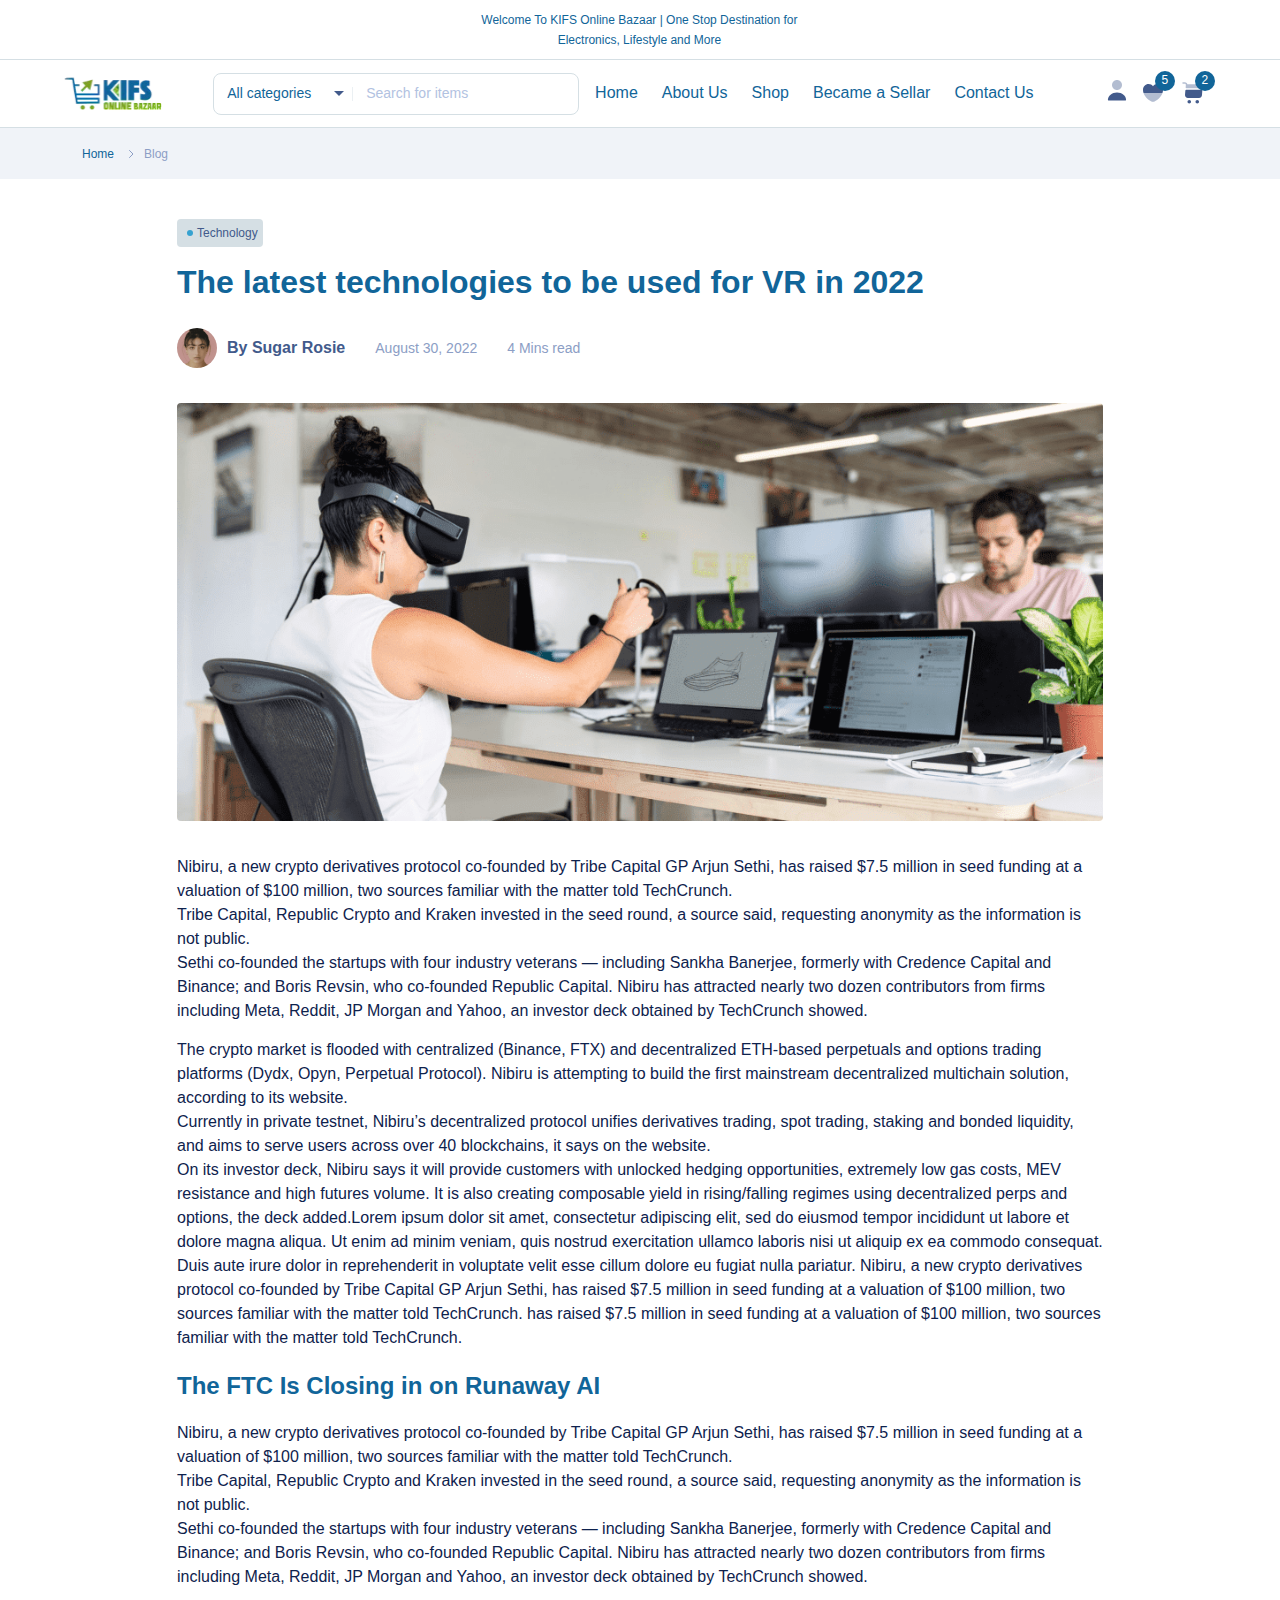
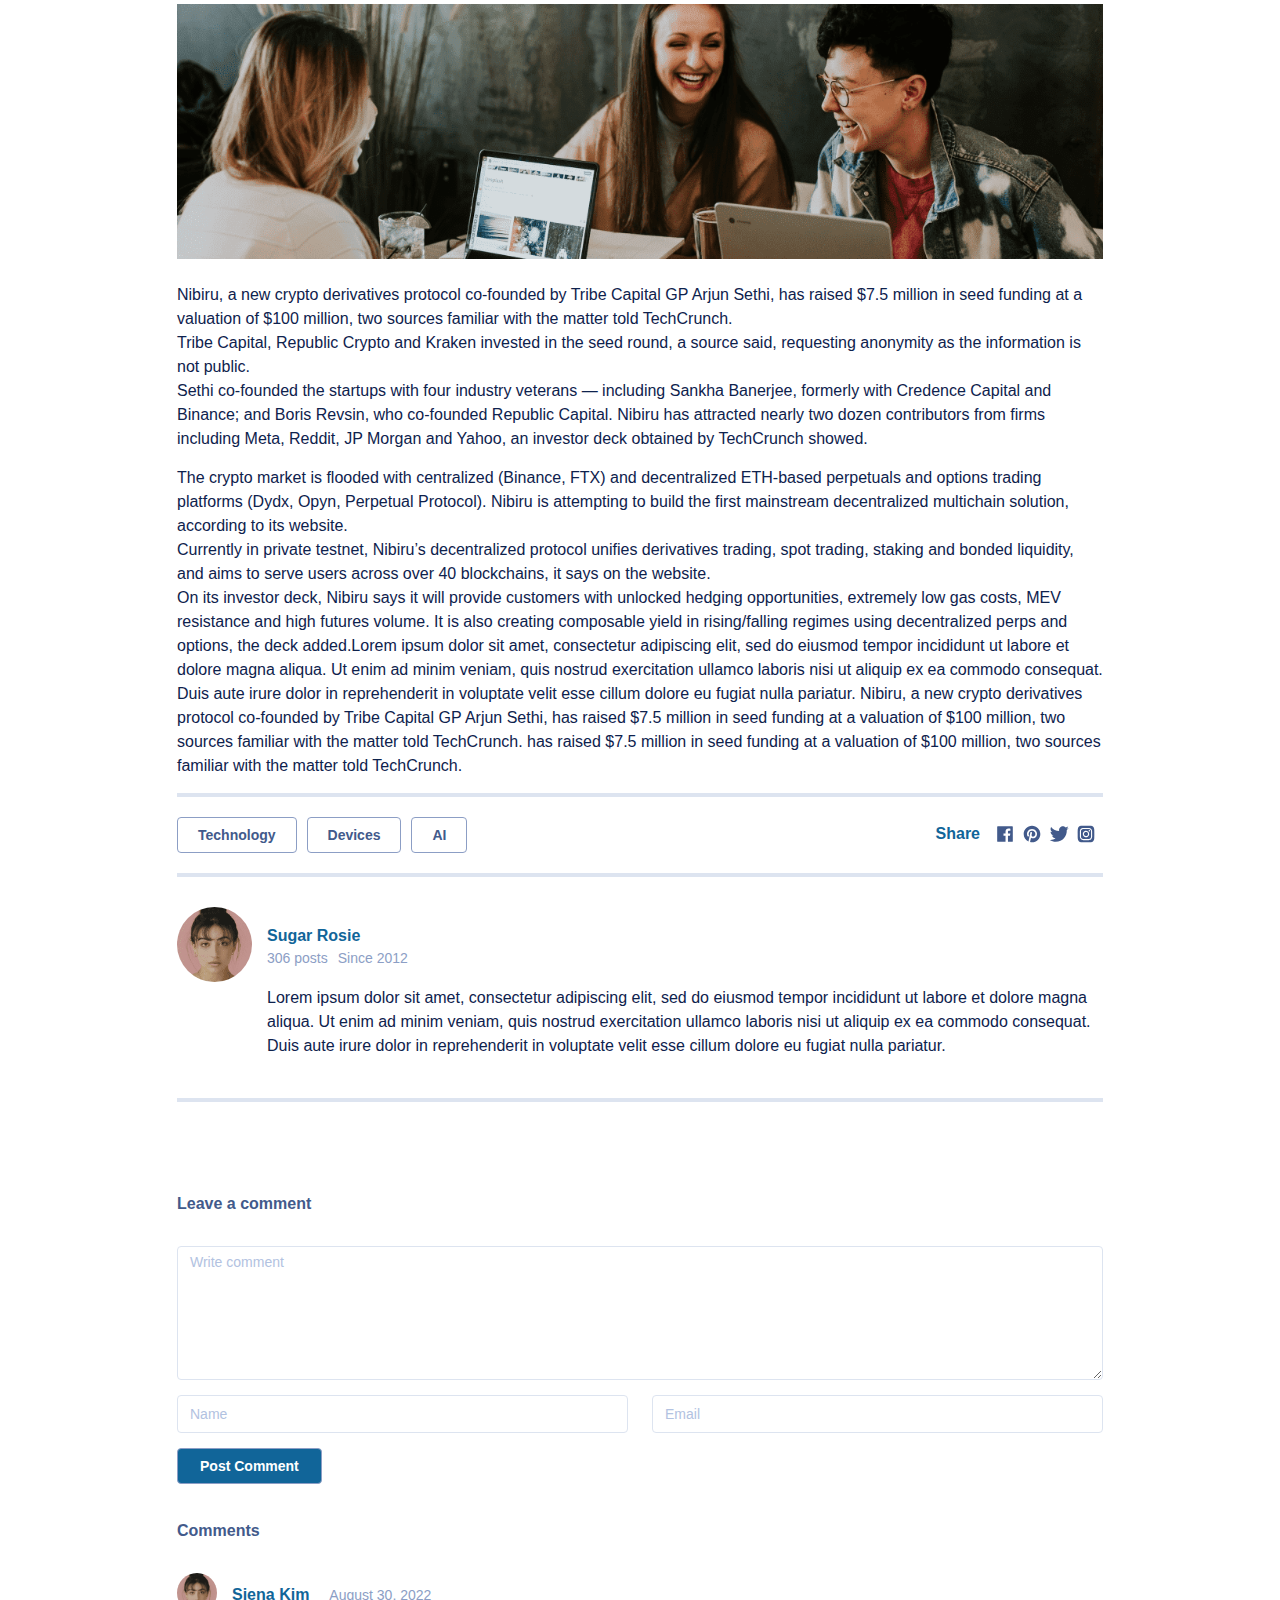
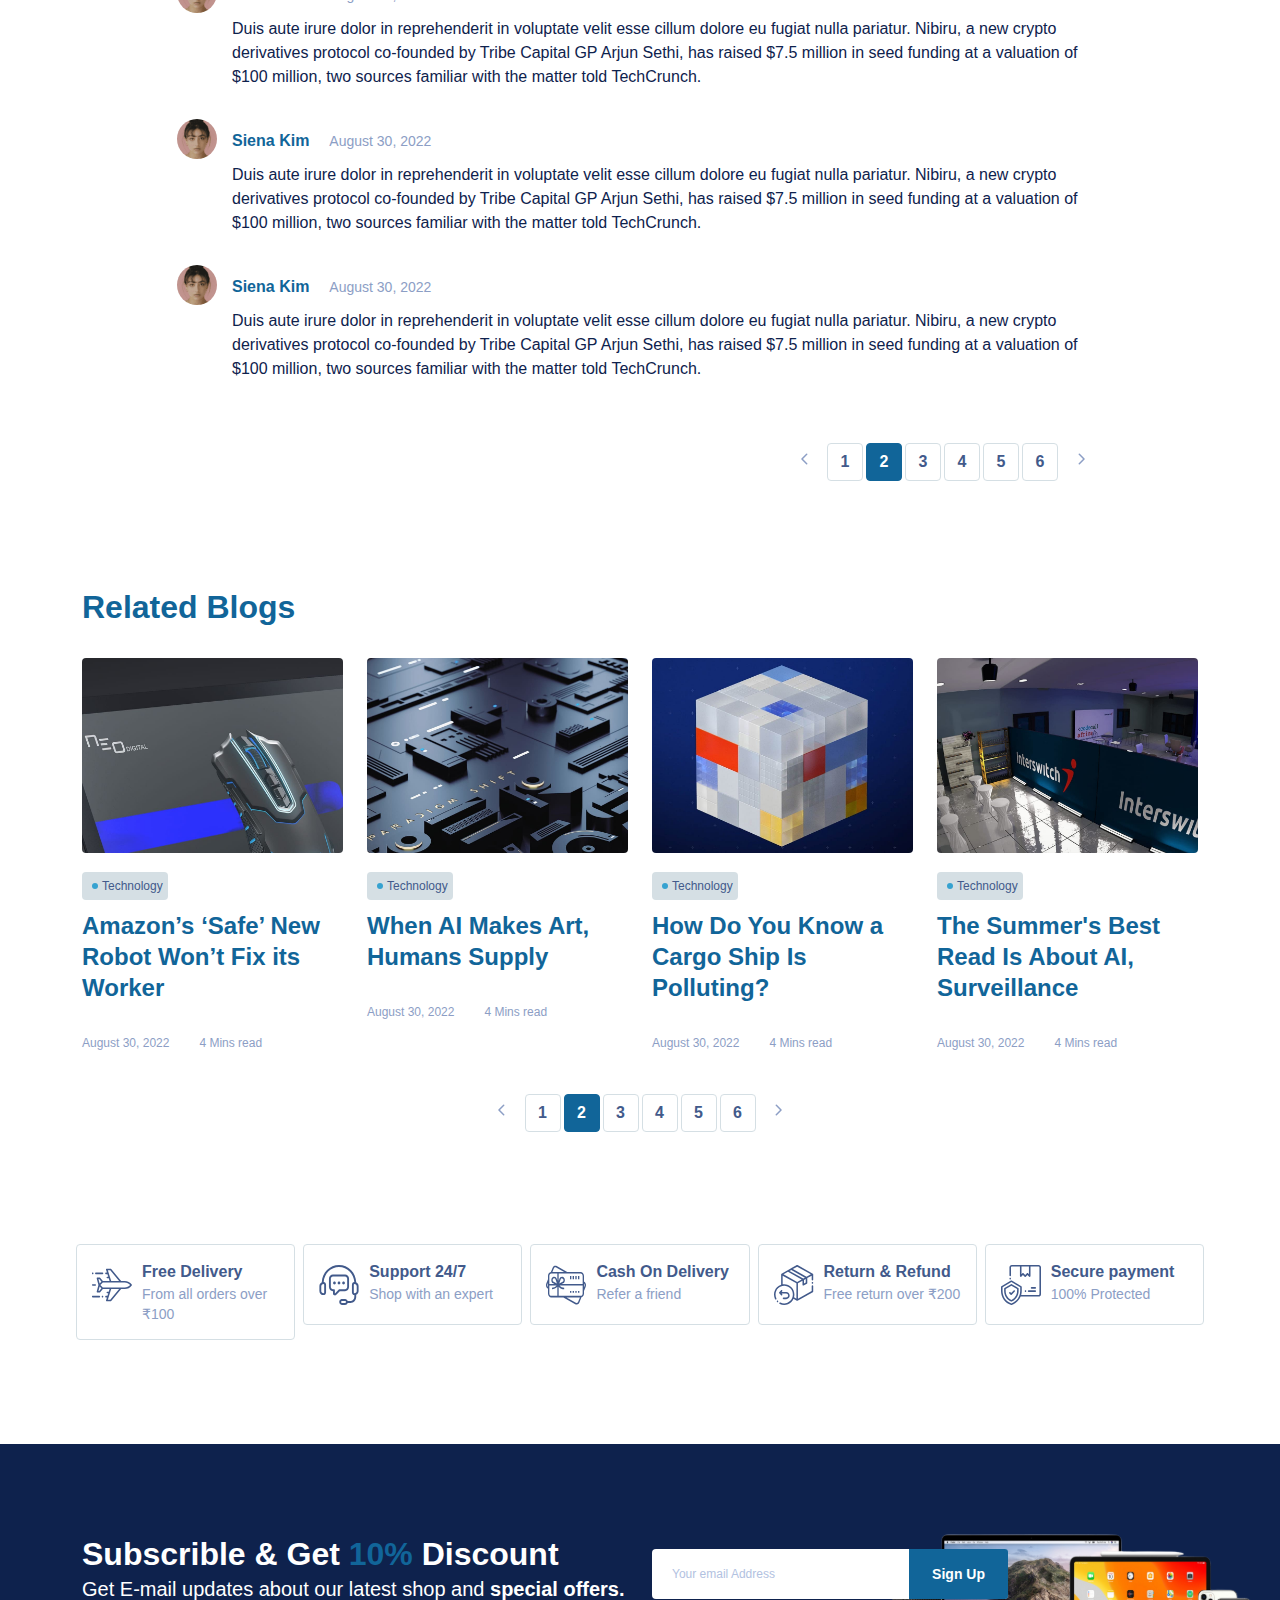
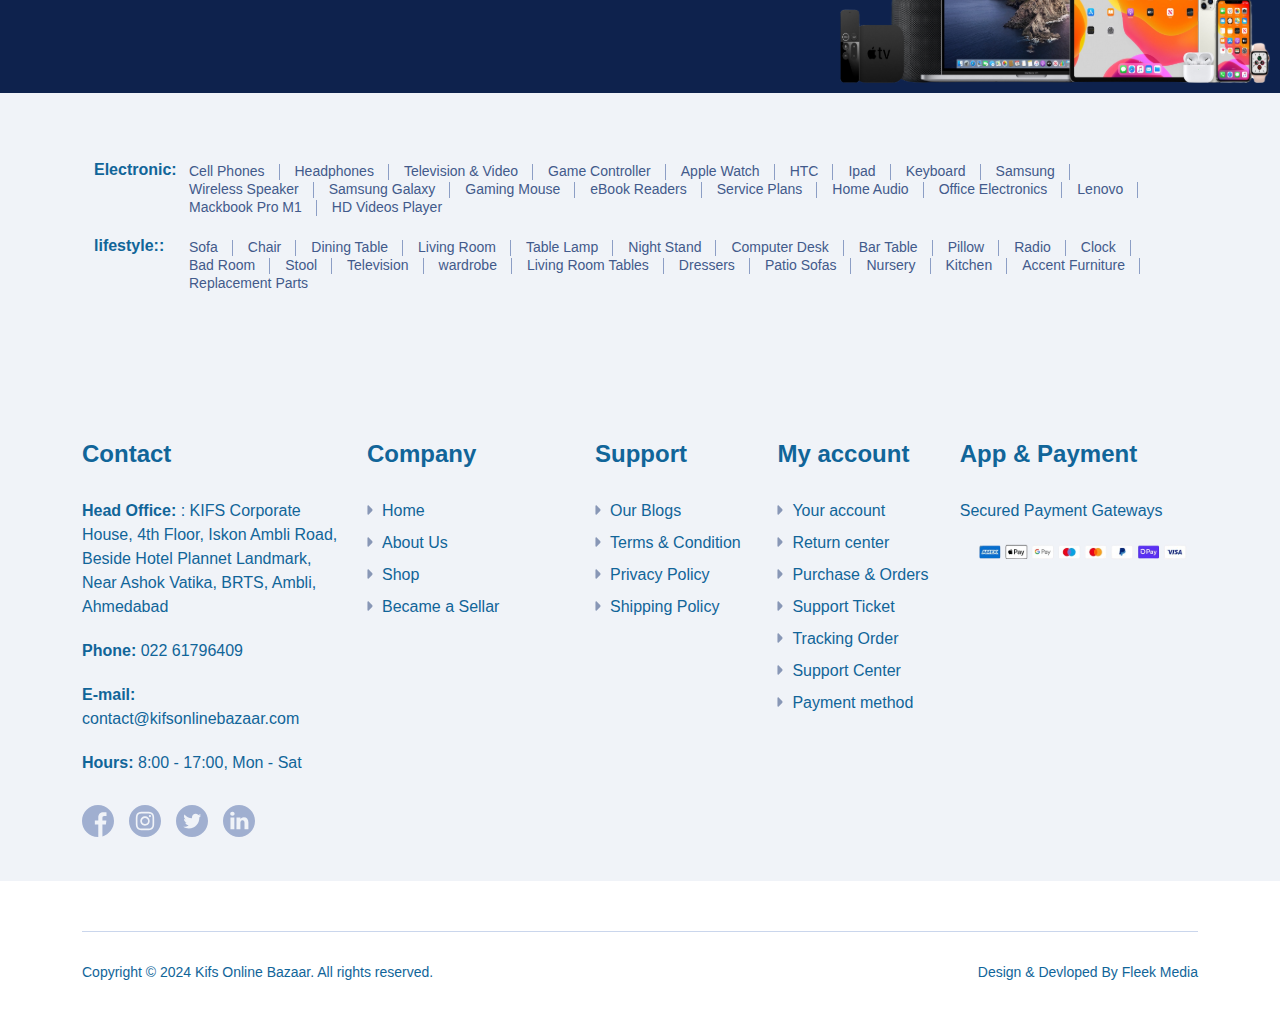
==== blog-single-3.html @ 340fd8b5 "first commit" ====
<!DOCTYPE html>
<html lang="en">
  <head>
    <meta charset="UTF-8">
    <meta name="viewport" content="width=device-width, initial-scale=1, maximum-scale=1">
    <meta http-equiv="X-UA-Compatible" content="ie=edge">
    <meta name="msapplication-TileColor" content="#0E0E0E">
    <meta name="template-color" content="#0E0E0E">
    <meta name="description" content="Index page">
    <meta name="keywords" content="index, page">
    <meta name="author" content="">
    <link rel="shortcut icon" type="image/x-icon" href="assets/imgs/slider/swiper/kifs-2-removebg-preview 1.svg">
    <link href="assets/css/style.css?v=3.0.0" rel="stylesheet">
    <title>Kifs Online Bazaar</title>
  </head>
  <body>
    <div id="preloader-active">
      <div class="preloader d-flex align-items-center justify-content-center">
        <div class="preloader-inner position-relative">
          <div class="text-center"><img class="mb-10" src="assets/imgs/slider/swiper/kifs-2-removebg-preview 1.svg" alt="Ecom">
          </div>
        </div>
      </div>
    </div>
    <div class="topbar">
      <div class="container-topbar">
        <div class="menu-topbar-left d-none d-xl-block">
         
        </div>
        <div class="info-topbar text-center d-none d-xl-block"><span class="font-xs color-brand-3">Welcome To KIFS Online Bazaar  |  One Stop Destination for Electronics, Lifestyle and More<span class="font-sm-bold color-success"></span></div>
       
      </div>
    </div>
    <header class="header sticky-bar">
      <div class="container">
        <div class="main-header">
          <div class="header-left">
            <div class="header-logo"><a class="d-flex" href="./index-3.html"><img alt="Ecom" src="assets/imgs/slider/swiper/kifs-2-removebg-preview 1.svg"></a></div>
            <div class="header-search">
              <div class="box-header-search">
                <form class="form-search" method="post" action="#">
                  <div class="box-category">
                    <select class="select-active select2-hidden-accessible">
                      <option>All categories</option>
                      <option value="Computers Accessories">Computers Accessories</option>
                      <option value="Cell Phones">Cell Phones</option>
                      <option value="Gaming Gatgets">Gaming Gatgets</option>
                      <option value="Smart watches">Smart watches</option>
                      <option value="Wired Headphone">Wired Headphone</option>
                      <option value="Mouse &amp; Keyboard">Mouse Keyboard</option>
                      <option value="Headphone">Headphone</option>
                      <option value="Bluetooth devices">Bluetooth devices</option>
                      <option value="Cloud Software">Cloud Software</option>
                    </select>
                  </div>
                  <div class="box-keysearch">
                    <input class="form-control font-xs" type="text" value="" placeholder="Search for items">
                  </div>
                </form>
              </div>
            </div>
            <div class="header-nav">
              <nav class="nav-main-menu d-none d-xl-block">
                <ul class="main-menu">
                  <li class=""><a class="active" href="./index-3.html">Home</a>
                    <ul class="sub-menu two-col">
                     
                    </ul>
                  </li>
                  <li class=""><a href="./page-about-us.html">About Us</a>
                   
                  </li>
                  <li class=""><a href="./shop-grid.html">Shop</a>
                
                  </li>
                  <li class=""><a href="#">Became a Sellar</a>
                    
                  </li>
                  <li class=""><a href="./page-contact.html">Contact Us</a>
                    
                  </li>
                 
                </ul>
              </nav>
              <div class="burger-icon burger-icon-white"><span class="burger-icon-top"></span><span class="burger-icon-mid"></span><span class="burger-icon-bottom"></span></div>
            </div>
            <div class="header-shop">
              <div class="d-inline-block box-dropdown-cart"><span class="font-lg icon-list icon-account"><span>Account</span></span>
                <div class="dropdown-account">
                  <ul>
                    <li><a href="page-account.html">Log in</a></li>
                    <li><a href="page-account.html">Wishlist</a></li>
                    <li><a href="page-account.html">Cart</a></li>
                    <li><a href="page-account.html">My Wishlist</a></li>
                    <li><a href="page-account.html">Setting</a></li>
                    <!-- <li><a href="page-login.html">Sign out</a></li> -->
                  </ul>
                </div>
              </div><a class="font-lg icon-list icon-wishlist" href="shop-wishlist.html"><span>Wishlist</span><span class="number-item font-xs">5</span></a>
              <div class="d-inline-block box-dropdown-cart"><span class="font-lg icon-list icon-cart"><span>Cart</span><span class="number-item font-xs">2</span></span>
                <div class="dropdown-cart">
                  <div class="item-cart mb-20">
                    <div class="cart-image"><img src="assets/imgs/slider/swiper/bag-15.png" alt="Ecom"></div>
                    <div class="cart-info"><a class="font-sm-bold color-brand-3" href="shop-single-product.html">BOTTEGA Office Bag
                    </a>
                      <p><span class="color-brand-2 font-sm-bold">1 x ₹1942
                      </span></p>
                    </div>
                  </div>
                  <div class="item-cart mb-20">
                    <div class="cart-image"><img src="assets/imgs/slider/swiper/bag-17.png" alt="Ecom"></div>
                    <div class="cart-info"><a class="font-sm-bold color-brand-3" href="shop-single-product-2.html">Virgo Duffle Trolley
                    </a>
                      <p><span class="color-brand-2 font-sm-bold">1 x ₹942
                      </span></p>
                    </div>
                  </div>
                  <div class="border-bottom pt-0 mb-15"></div>
                  <div class="cart-total">
                    <div class="row">
                      <div class="col-6 text-start"><span class="font-md-bold color-brand-3">Total</span></div>
                      <div class="col-6"><span class="font-md-bold color-brand-1">₹2942
                      </span></div>
                    </div>
                    <div class="row mt-15">
                      <div class="col-6 text-start"><a class="btn btn-cart w-auto" href="shop-cart.html">View cart</a></div>
                      <div class="col-6"><a class="btn btn-buy w-auto" href="shop-checkout.html">Checkout</a></div>
                    </div>
                  </div>
                </div>
              <!-- </div><a class="font-lg icon-list icon-compare" href="shop-compare.html"><span>Compare</span></a> -->
            </div>
          </div>
        </div>
      </div>
    </header>
    <div class="mobile-header-active mobile-header-wrapper-style perfect-scrollbar">
      <div class="mobile-header-wrapper-inner">
        <div class="mobile-header-content-area">
          <div class="mobile-logo"><a class="d-flex" href="index.html"><img alt="Ecom" src="assets/imgs/template/kifs-2-removebg-preview 1.png"></a></div>
          <div class="perfect-scroll">
            <div class="mobile-menu-wrap mobile-header-border">
              <nav class="mt-15">
                <ul class="mobile-menu font-heading">
                  <li class=""><a class="active" href="index-3.html">Home</a>
                   
                      <li><a href="index-3.html">Homepage - 3</a></li>
               
                    </ul>
                  </li>
                  <li class="has-children"><a href="">About Us</a>
                    <ul class="sub-menu">
                      <li><a href="shop-grid.html">Shop Grid</a></li>
                      <li><a href="shop-grid-2.html">Shop Grid 2</a></li>
                      <li><a href="shop-list.html">Shop List</a></li>
                      <li><a href="shop-list-2.html">Shop List 2</a></li>
                      <li><a href="shop-fullwidth.html">Shop Fullwidth</a></li>
                      <li><a href="shop-single-product.html">Single Product</a></li>
                      <li><a href="shop-single-product-2.html">Single Product 2</a></li>
                      <li><a href="shop-single-product-3.html">Single Product 3</a></li>
                      <li><a href="shop-single-product-4.html">Single Product 4</a></li>
                      <li><a href="shop-cart.html">Shop Cart</a></li>
                      <li><a href="shop-checkout.html">Shop Checkout</a></li>
                      <li><a href="shop-compare.html">Shop Compare</a></li>
                      <li><a href="shop-wishlist.html">Shop Wishlist</a></li>
                    </ul>
                  </li>
                  <li class="has-children"><a href="shop-vendor-list.html">Vendors</a>
                    <ul class="sub-menu">
                      <li><a href="shop-vendor-list.html">Vendors Listing</a></li>
                      <li><a href="shop-vendor-single.html">Vendor Single</a></li>
                    </ul>
                  </li>
                  <li class="has-children"><a href="#">Pages</a>
                    <ul class="sub-menu">
                      <li><a href="page-about-us.html">About Us</a></li>
                      <li><a href="page-contact.html">Contact Us</a></li>
                      <li><a href="page-careers.html">Careers</a></li>
                      <li><a href="page-term.html">Term and Condition</a></li>
                      <li><a href="page-register.html">Register</a></li>
                      <li><a href="page-login.html">Login</a></li>
                      <li><a href="page-404.html">Error 404</a></li>
                    </ul>
                  </li>
                  <li class="has-children"><a href="blog.html">Blog</a>
                    <ul class="sub-menu">
                      <li><a href="blog.html">Blog Grid</a></li>
                      <li><a href="blog-2.html">Blog Grid 2</a></li>
                      <li><a href="blog-list.html">Blog List</a></li>
                      <li><a href="blog-big.html">Blog Big</a></li>
                      <li><a href="blog-single.html">Blog Single - Left sidebar</a></li>
                      <li><a href="blog-single-2.html">Blog Single - Right sidebar</a></li>
                      <li><a href="blog-single-3.html">Blog Single - No sidebar</a></li>
                    </ul>
                  </li>
                  <li><a href="page-contact.html">Contact</a></li>
                </ul>
              </nav>
            </div>
            <div class="mobile-account">
              <div class="mobile-header-top">
                <div class="user-account"><a href="page-account.html"><img src="assets/imgs/template/ava_1.png" alt="Ecom"></a>
                  <div class="content">
                    <h6 class="user-name">Hello<span class="text-brand"> Steven !</span></h6>
                    <p class="font-xs text-muted">You have 3 new messages</p>
                  </div>
                </div>
              </div>
              <ul class="mobile-menu">
                <li><a href="page-account.html">My Account</a></li>
                <li><a href="page-account.html">Order Tracking</a></li>
                <li><a href="page-account.html">My Orders</a></li>
                <li><a href="page-account.html">My Wishlist</a></li>
                <li><a href="page-account.html">Setting</a></li>
                <li><a href="page-login.html">Sign out</a></li>
              </ul>
            </div>
            <div class="mobile-banner">
              <div class="bg-5 block-iphone"><span class="color-brand-3 font-sm-lh32">Starting from $899</span>
                <h3 class="font-xl mb-10">iPhone 12 Pro 128Gb</h3>
                <p class="font-base color-brand-3 mb-10">Special Sale</p><a class="btn btn-arrow" href="shop-grid.html">learn more</a>
              </div>
            </div>
            <div class="site-copyright color-gray-400 mt-30">Copyright 2022 &copy; Ecom - Marketplace Template.<br>Designed by<a href="http://alithemes.com" target="_blank">&nbsp; AliThemes</a></div>
          </div>
        </div>
      </div>
    </div>

    <div class="mobile-header-active mobile-header-wrapper-style perfect-scrollbar">
      <div class="mobile-header-wrapper-inner">
        <div class="mobile-header-content-area">
          <div class="mobile-logo"><a class="d-flex" href="index.html"><img alt="Ecom" src="assets/imgs/template/kifs-2-removebg-preview 1.png"></a></div>
          <div class="perfect-scroll">
            <div class="mobile-menu-wrap mobile-header-border">
              <nav class="mt-15">
                <ul class="mobile-menu font-heading">
                  <li class="has-children"><a class="active" href="index-3.html">Home</a>
                  
                  </li>
                  <li class="has-children"><a href="./page-about-us.html">About Us</a>
              
                  </li>
                  <li class="has-children"><a href="./shop-grid.html">Shop</a>
                   
                  </li>
                  <li class="has-children"><a href="#">Became a Sellar</a>
               
                  </li>
                  <li class="has-children"><a href="./page-contact.html">Contact Us</a>
               
                  </li>
                  
                  
                 
                </ul>
              </nav>
            </div>
            <div class="mobile-account">
              <div class="mobile-header-top">
                <div class="user-account"><a href="page-account.html"><img src="assets/imgs/template/ava_1.png" alt="Ecom"></a>
                  <div class="content">
                    <h6 class="user-name">Hello<span class="text-brand"> Steven !</span></h6>
                    <p class="font-xs text-muted">You have 3 new messages</p>
                  </div>
                </div>
              </div>
              <ul class="mobile-menu">
                <li><a href="page-account.html">My Account</a></li>
                <li><a href="page-account.html">Order Tracking</a></li>
                <li><a href="page-account.html">My Orders</a></li>
                <li><a href="page-account.html">My Wishlist</a></li>
                <li><a href="page-account.html">Setting</a></li>
                <li><a href="page-login.html">Sign out</a></li>
              </ul>
            </div>
            <div class="site-copyright color-gray-400 mt-30">Copyright 2024 &copy; Kifs Online Bazaar .<br>Designed And Devloped By Fleek Media<a href="#" target="_blank">&nbsp; </a></div>
          </div>
        </div>
      </div>
    </div>
    <main class="main">
      <div class="section-box">
        <div class="breadcrumbs-div">
          <div class="container">
            <ul class="breadcrumb">
              <li><a class="font-xs color-gray-1000" href="index.html">Home</a></li>
              <li><a class="font-xs color-gray-500" href="blog.html">Blog</a></li>
            </ul>
          </div>
        </div>
      </div>
      <section class="section-box shop-template mt-10">
        <div class="container">
          <div class="row">
            <div class="col-lg-1"></div>
            <div class="col-lg-10">
              <div class="row">
                <div class="col-lg-12 mb-50 display-list"><a class="tag-dot font-xs" href="blog.html">Technology</a>
                  <h3 class="mt-15 mb-25">The latest technologies to be used for VR in 2022</h3>
                  <div class="box-author mb-5">
                    <div class="img-author mr-30"><img src="assets/imgs/page/blog/author.png" alt="Ecom"><span class="font-md-bold">By Sugar Rosie</span></div><span class="datepost color-gray-500 font-sm mr-30">August 30, 2022</span><span class="timeread color-gray-500 font-sm">4 Mins read</span>
                  </div>
                  <div class="image-feature"><img src="assets/imgs/page/blog/img-big.png" alt="Ecom"></div>
                  <div class="content-text">
                    <p>Nibiru, a new crypto derivatives protocol co-founded by Tribe Capital GP Arjun Sethi, has raised $7.5 million in seed funding at a valuation of $100 million, two sources familiar with the matter told TechCrunch.<br>Tribe Capital, Republic Crypto and Kraken invested in the seed round, a source said, requesting anonymity as the information is not public.<br>Sethi co-founded the startups with four industry veterans — including Sankha Banerjee, formerly with Credence Capital and Binance; and Boris Revsin, who co-founded Republic Capital. Nibiru has attracted nearly two dozen contributors from firms including Meta, Reddit, JP Morgan and Yahoo, an investor deck obtained by TechCrunch showed.</p>
                    <p>The crypto market is flooded with centralized (Binance, FTX) and decentralized ETH-based perpetuals and options trading platforms (Dydx, Opyn, Perpetual Protocol). Nibiru is attempting to build the first mainstream decentralized multichain solution, according to its website.<br>Currently in private testnet, Nibiru’s decentralized protocol unifies derivatives trading, spot trading, staking and bonded liquidity, and aims to serve users across over 40 blockchains, it says on the website.<br>On its investor deck, Nibiru says it will provide customers with unlocked hedging opportunities, extremely low gas costs, MEV resistance and high futures volume. It is also creating composable yield in rising/falling regimes using decentralized perps and options, the deck added.Lorem ipsum dolor sit amet, consectetur adipiscing elit, sed do eiusmod tempor incididunt ut labore et dolore magna aliqua. Ut enim ad minim veniam, quis nostrud exercitation ullamco laboris nisi ut aliquip ex ea commodo consequat. Duis aute irure dolor in reprehenderit in voluptate velit esse cillum dolore eu fugiat nulla pariatur. Nibiru, a new crypto derivatives protocol co-founded by Tribe Capital GP Arjun Sethi, has raised $7.5 million in seed funding at a valuation of $100 million, two sources familiar with the matter told TechCrunch. has raised $7.5 million in seed funding at a valuation of $100 million, two sources familiar with the matter told TechCrunch.</p>
                    <h4 class="mt-20 mb-20">The FTC Is Closing in on Runaway AI</h4>
                    <p>Nibiru, a new crypto derivatives protocol co-founded by Tribe Capital GP Arjun Sethi, has raised $7.5 million in seed funding at a valuation of $100 million, two sources familiar with the matter told TechCrunch.<br>Tribe Capital, Republic Crypto and Kraken invested in the seed round, a source said, requesting anonymity as the information is not public.<br>Sethi co-founded the startups with four industry veterans — including Sankha Banerjee, formerly with Credence Capital and Binance; and Boris Revsin, who co-founded Republic Capital. Nibiru has attracted nearly two dozen contributors from firms including Meta, Reddit, JP Morgan and Yahoo, an investor deck obtained by TechCrunch showed.</p>
                    <div class="image-single"><img src="assets/imgs/page/blog/img-single.png" alt="Ecom"></div>
                    <p>Nibiru, a new crypto derivatives protocol co-founded by Tribe Capital GP Arjun Sethi, has raised $7.5 million in seed funding at a valuation of $100 million, two sources familiar with the matter told TechCrunch.<br>Tribe Capital, Republic Crypto and Kraken invested in the seed round, a source said, requesting anonymity as the information is not public.<br>Sethi co-founded the startups with four industry veterans — including Sankha Banerjee, formerly with Credence Capital and Binance; and Boris Revsin, who co-founded Republic Capital. Nibiru has attracted nearly two dozen contributors from firms including Meta, Reddit, JP Morgan and Yahoo, an investor deck obtained by TechCrunch showed.</p>
                    <p>The crypto market is flooded with centralized (Binance, FTX) and decentralized ETH-based perpetuals and options trading platforms (Dydx, Opyn, Perpetual Protocol). Nibiru is attempting to build the first mainstream decentralized multichain solution, according to its website.<br>Currently in private testnet, Nibiru’s decentralized protocol unifies derivatives trading, spot trading, staking and bonded liquidity, and aims to serve users across over 40 blockchains, it says on the website.<br>On its investor deck, Nibiru says it will provide customers with unlocked hedging opportunities, extremely low gas costs, MEV resistance and high futures volume. It is also creating composable yield in rising/falling regimes using decentralized perps and options, the deck added.Lorem ipsum dolor sit amet, consectetur adipiscing elit, sed do eiusmod tempor incididunt ut labore et dolore magna aliqua. Ut enim ad minim veniam, quis nostrud exercitation ullamco laboris nisi ut aliquip ex ea commodo consequat. Duis aute irure dolor in reprehenderit in voluptate velit esse cillum dolore eu fugiat nulla pariatur. Nibiru, a new crypto derivatives protocol co-founded by Tribe Capital GP Arjun Sethi, has raised $7.5 million in seed funding at a valuation of $100 million, two sources familiar with the matter told TechCrunch. has raised $7.5 million in seed funding at a valuation of $100 million, two sources familiar with the matter told TechCrunch.</p>
                  </div>
                  <div class="border-bottom-4 mb-20"></div>
                  <div class="row">
                    <div class="col-lg-6">
                      <div class="box-tags"><a class="btn btn-tags mr-10 hover-up">Technology</a><a class="btn btn-tags mr-10 hover-up">Devices</a><a class="btn btn-tags mr-10 hover-up">AI</a></div>
                    </div>
                    <div class="col-lg-6 text-end">
                      <div class="d-inline-block pt-5 pb-5">
                        <div class="share-link"><span class="font-md-bold color-brand-3 mr-15">Share</span><a class="facebook hover-up" href="#"></a><a class="printest hover-up" href="#"></a><a class="twitter hover-up" href="#"></a><a class="instagram hover-up" href="#"></a></div>
                      </div>
                    </div>
                  </div>
                  <div class="border-bottom-4 mt-20 mb-30"></div>
                  <div class="comment-box">
                    <div class="comment-item">
                      <div class="top-comment">
                        <div class="image-author"><img src="assets/imgs/page/blog/author.png" alt="Ecom"></div>
                        <div class="author-name"><span class="font-md-bold color-gray-900">Sugar Rosie</span>
                          <div class="info-author"><span class="font-sm color-gray-500">306 posts</span><span class="font-sm color-gray-500">Since 2012</span></div>
                        </div>
                      </div>
                      <div class="comment-content font-md">Lorem ipsum dolor sit amet, consectetur adipiscing elit, sed do eiusmod tempor incididunt ut labore et dolore magna aliqua. Ut enim ad minim veniam, quis nostrud exercitation ullamco laboris nisi ut aliquip ex ea commodo consequat. Duis aute irure dolor in reprehenderit in voluptate velit esse cillum dolore eu fugiat nulla pariatur.</div>
                    </div>
                  </div>
                  <div class="border-bottom-4 mt-40 mb-90"></div>
                  <h5 class="font-md-bold mb-30">Leave a comment</h5>
                  <div class="form-comment">
                    <div class="row">
                      <div class="col-lg-12">
                        <div class="form-group">
                          <textarea class="form-control" placeholder="Write comment" rows="5"></textarea>
                        </div>
                      </div>
                      <div class="col-lg-6">
                        <div class="form-group">
                          <input class="form-control" type="text" placeholder="Name">
                        </div>
                      </div>
                      <div class="col-lg-6">
                        <div class="form-group">
                          <input class="form-control" type="email" placeholder="Email">
                        </div>
                      </div>
                      <div class="col-lg-12">
                        <div class="form-group">
                          <input class="btn btn-buy w-auto" type="submit" value="Post Comment">
                        </div>
                      </div>
                    </div>
                  </div>
                  <h5 class="font-md-bold mb-30 mt-20">Comments</h5>
                  <div class="comment-box mb-60">
                    <div class="comment-item comment-item-small">
                      <div class="top-comment">
                        <div class="image-author"><img src="assets/imgs/page/blog/author.png" alt="Ecom"></div>
                        <div class="author-name"><span class="font-md-bold color-gray-900 mr-20">Siena Kim</span><span class="font-sm color-gray-500">August 30, 2022</span></div>
                      </div>
                      <div class="comment-content font-md">Duis aute irure dolor in reprehenderit in voluptate velit esse cillum dolore eu fugiat nulla pariatur. Nibiru, a new crypto derivatives protocol co-founded by Tribe Capital GP Arjun Sethi, has raised $7.5 million in seed funding at a valuation of $100 million, two sources familiar with the matter told TechCrunch.</div>
                    </div>
                    <div class="comment-item comment-item-small">
                      <div class="top-comment">
                        <div class="image-author"><img src="assets/imgs/page/blog/author.png" alt="Ecom"></div>
                        <div class="author-name"><span class="font-md-bold color-gray-900 mr-20">Siena Kim</span><span class="font-sm color-gray-500">August 30, 2022</span></div>
                      </div>
                      <div class="comment-content font-md">Duis aute irure dolor in reprehenderit in voluptate velit esse cillum dolore eu fugiat nulla pariatur. Nibiru, a new crypto derivatives protocol co-founded by Tribe Capital GP Arjun Sethi, has raised $7.5 million in seed funding at a valuation of $100 million, two sources familiar with the matter told TechCrunch.</div>
                    </div>
                    <div class="comment-item comment-item-small">
                      <div class="top-comment">
                        <div class="image-author"><img src="assets/imgs/page/blog/author.png" alt="Ecom"></div>
                        <div class="author-name"><span class="font-md-bold color-gray-900 mr-20">Siena Kim</span><span class="font-sm color-gray-500">August 30, 2022</span></div>
                      </div>
                      <div class="comment-content font-md">Duis aute irure dolor in reprehenderit in voluptate velit esse cillum dolore eu fugiat nulla pariatur. Nibiru, a new crypto derivatives protocol co-founded by Tribe Capital GP Arjun Sethi, has raised $7.5 million in seed funding at a valuation of $100 million, two sources familiar with the matter told TechCrunch.</div>
                    </div>
                  </div>
                  <div class="nav-center text-end">
                    <nav>
                      <ul class="pagination">
                        <li class="page-item"><a class="page-link page-prev" href="#"></a></li>
                        <li class="page-item"><a class="page-link" href="#">1</a></li>
                        <li class="page-item"><a class="page-link active" href="#">2</a></li>
                        <li class="page-item"><a class="page-link" href="#">3</a></li>
                        <li class="page-item"><a class="page-link" href="#">4</a></li>
                        <li class="page-item"><a class="page-link" href="#">5</a></li>
                        <li class="page-item"><a class="page-link" href="#">6</a></li>
                        <li class="page-item"><a class="page-link page-next" href="#"></a></li>
                      </ul>
                    </nav>
                  </div>
                </div>
              </div>
            </div>
          </div>
        </div>
      </section>
      <section class="section-box shop-template mt-30">
        <div class="container">
          <h3 class="color-brand-3">Related Blogs</h3>
          <div class="row mt-30">
            <div class="col-lg-3 col-md-6 col-sm-6 col-12 mb-40">
              <div class="card-grid-style-1">
                <div class="image-box"><a href="blog-single.html"><img src="assets/imgs/page/blog/blog-17.jpg" alt="Ecom"></a></div><a class="tag-dot font-xs" href="#">Technology</a><a class="color-gray-1100" href="blog-single.html">
                  <h4 class="mb-10">Amazon’s ‘Safe’ New Robot Won’t Fix its Worker</h4></a>
                <div class="row mt-20">
                  <div class="col-12"><span class="color-gray-500 font-xs mr-30">August 30, 2022</span><span class="color-gray-500 font-xs">4<span> Mins read</span></span></div>
                </div>
              </div>
            </div>
            <div class="col-lg-3 col-md-6 col-sm-6 col-12 mb-40">
              <div class="card-grid-style-1">
                <div class="image-box"><a href="blog-single.html"><img src="assets/imgs/page/blog/blog-16.jpg" alt="Ecom"></a></div><a class="tag-dot font-xs" href="#">Technology</a><a class="color-gray-1100" href="blog-single.html">
                  <h4 class="mb-10">When AI Makes Art, Humans Supply</h4></a>
                <div class="row mt-20">
                  <div class="col-12"><span class="color-gray-500 font-xs mr-30">August 30, 2022</span><span class="color-gray-500 font-xs">4<span> Mins read</span></span></div>
                </div>
              </div>
            </div>
            <div class="col-lg-3 col-md-6 col-sm-6 col-12 mb-40">
              <div class="card-grid-style-1">
                <div class="image-box"><a href="blog-single.html"><img src="assets/imgs/page/blog/blog-15.jpg" alt="Ecom"></a></div><a class="tag-dot font-xs" href="#">Technology</a><a class="color-gray-1100" href="blog-single.html">
                  <h4 class="mb-10">How Do You Know a Cargo Ship Is Polluting?</h4></a>
                <div class="row mt-20">
                  <div class="col-12"><span class="color-gray-500 font-xs mr-30">August 30, 2022</span><span class="color-gray-500 font-xs">4<span> Mins read</span></span></div>
                </div>
              </div>
            </div>
            <div class="col-lg-3 col-md-6 col-sm-6 col-12 mb-40">
              <div class="card-grid-style-1">
                <div class="image-box"><a href="blog-single.html"><img src="assets/imgs/page/blog/blog-7.jpg" alt="Ecom"></a></div><a class="tag-dot font-xs" href="#">Technology</a><a class="color-gray-1100" href="blog-single.html">
                  <h4 class="mb-10">The Summer's Best Read Is About AI, Surveillance</h4></a>
                <div class="row mt-20">
                  <div class="col-12"><span class="color-gray-500 font-xs mr-30">August 30, 2022</span><span class="color-gray-500 font-xs">4<span> Mins read</span></span></div>
                </div>
              </div>
            </div>
          </div>
          <div class="nav-center">
            <nav>
              <ul class="pagination">
                <li class="page-item"><a class="page-link page-prev" href="#"></a></li>
                <li class="page-item"><a class="page-link" href="#">1</a></li>
                <li class="page-item"><a class="page-link active" href="#">2</a></li>
                <li class="page-item"><a class="page-link" href="#">3</a></li>
                <li class="page-item"><a class="page-link" href="#">4</a></li>
                <li class="page-item"><a class="page-link" href="#">5</a></li>
                <li class="page-item"><a class="page-link" href="#">6</a></li>
                <li class="page-item"><a class="page-link page-next" href="#"></a></li>
              </ul>
            </nav>
          </div>
        </div>
      </section>
      <section class="section-box mt-90 mb-50">
        <div class="container">
          <ul class="list-col-5">
            <li>
              <div class="item-list">
                <div class="icon-left"><img src="assets/imgs/template/delivery.svg" alt="Ecom"></div>
                <div class="info-right">
                  <h5 class="font-lg-bold color-gray-100">Free Delivery</h5>
                  <p class="font-sm color-gray-500">From all orders over ₹100</p>
                </div>
              </div>
            </li>
            <li>
              <div class="item-list">
                <div class="icon-left"><img src="assets/imgs/template/support.svg" alt="Ecom"></div>
                <div class="info-right">
                  <h5 class="font-lg-bold color-gray-100">Support 24/7</h5>
                  <p class="font-sm color-gray-500">Shop with an expert</p>
                </div>
              </div>
            </li>
            <li>
              <div class="item-list">
                <div class="icon-left"><img src="assets/imgs/template/voucher.svg" alt="Ecom"></div>
                <div class="info-right">
                  <h5 class="font-lg-bold color-gray-100">Cash On Delivery</h5>
                  <p class="font-sm color-gray-500">Refer a friend</p>
                </div>
              </div>
            </li>
            <li>
              <div class="item-list">
                <div class="icon-left"><img src="assets/imgs/template/return.svg" alt="Ecom"></div>
                <div class="info-right">
                  <h5 class="font-lg-bold color-gray-100">Return &amp; Refund</h5>
                  <p class="font-sm color-gray-500">Free return over ₹200</p>
                </div>
              </div>
            </li>
            <li>
              <div class="item-list">
                <div class="icon-left"><img src="assets/imgs/template/secure.svg" alt="Ecom"></div>
                <div class="info-right">
                  <h5 class="font-lg-bold color-gray-100">Secure payment</h5>
                  <p class="font-sm color-gray-500">100% Protected</p>
                </div>
              </div>
            </li>
          </ul>
        </div>
      </section>
      <section class="section-box box-newsletter">
        <div class="container">
          <div class="row">
            <div class="col-lg-6 col-md-7 col-sm-12">
              <h3 class="color-white">Subscrible &amp; Get <span class="color-warning">10%</span> Discount</h3>
              <p class="font-lg color-white">Get E-mail updates about our latest shop and <span class="font-lg-bold">special offers.</span></p>
            </div>
            <div class="col-lg-4 col-md-5 col-sm-12">
              <div class="box-form-newsletter mt-15">
                <form class="form-newsletter">
                  <input class="input-newsletter font-xs" value="" placeholder="Your email Address">
                  <button class="btn btn-brand-2">Sign Up</button>
                </form>
              </div>
            </div>
          </div>
        </div>
      </section>
      <div class="modal fade" id="ModalQuickview" tabindex="-1" aria-hidden="true" style="display: none;">
        <div class="modal-dialog modal-xl">
          <div class="modal-content apply-job-form">
            <button class="btn-close" type="button" data-bs-dismiss="modal" aria-label="Close"></button>
            <div class="modal-body p-30">
              <div class="row">
                <div class="col-lg-6">
                  <div class="gallery-image">
                    <div class="galleries-2">
                      <div class="detail-gallery">
                        <div class="product-image-slider-2">
                          <figure class="border-radius-10"><img src="assets/imgs/page/product/img-gallery-1.jpg" alt="product image"></figure>
                          <figure class="border-radius-10"><img src="assets/imgs/page/product/img-gallery-2.jpg" alt="product image"></figure>
                          <figure class="border-radius-10"><img src="assets/imgs/page/product/img-gallery-3.jpg" alt="product image"></figure>
                          <figure class="border-radius-10"><img src="assets/imgs/page/product/img-gallery-4.jpg" alt="product image"></figure>
                          <figure class="border-radius-10"><img src="assets/imgs/page/product/img-gallery-5.jpg" alt="product image"></figure>
                          <figure class="border-radius-10"><img src="assets/imgs/page/product/img-gallery-6.jpg" alt="product image"></figure>
                          <figure class="border-radius-10"><img src="assets/imgs/page/product/img-gallery-7.jpg" alt="product image"></figure>
                        </div>
                      </div>
                      <div class="slider-nav-thumbnails-2">
                        <div>
                          <div class="item-thumb"><img src="assets/imgs/page/product/img-gallery-1.jpg" alt="product image"></div>
                        </div>
                        <div>
                          <div class="item-thumb"><img src="assets/imgs/page/product/img-gallery-2.jpg" alt="product image"></div>
                        </div>
                        <div>
                          <div class="item-thumb"><img src="assets/imgs/page/product/img-gallery-3.jpg" alt="product image"></div>
                        </div>
                        <div>
                          <div class="item-thumb"><img src="assets/imgs/page/product/img-gallery-4.jpg" alt="product image"></div>
                        </div>
                        <div>
                          <div class="item-thumb"><img src="assets/imgs/page/product/img-gallery-5.jpg" alt="product image"></div>
                        </div>
                        <div>
                          <div class="item-thumb"><img src="assets/imgs/page/product/img-gallery-6.jpg" alt="product image"></div>
                        </div>
                        <div>
                          <div class="item-thumb"><img src="assets/imgs/page/product/img-gallery-7.jpg" alt="product image"></div>
                        </div>
                      </div>
                    </div>
                  </div>
                  <div class="box-tags">
                    <div class="d-inline-block mr-25"><span class="font-sm font-medium color-gray-900">Category:</span><a class="link" href="#">Smartphones</a></div>
                    <div class="d-inline-block"><span class="font-sm font-medium color-gray-900">Tags:</span><a class="link" href="#">Blue</a>,<a class="link" href="#">Smartphone</a></div>
                  </div>
                </div>
                <div class="col-lg-6">
                  <div class="product-info">
                    <h5 class="mb-15">SAMSUNG Galaxy S22 Ultra, 8K Camera & Video, Brightest Display Screen, S Pen Pro</h5>
                    <div class="info-by"><span class="bytext color-gray-500 font-xs font-medium">by</span><a class="byAUthor color-gray-900 font-xs font-medium" href="shop-vendor-list.html"> Ecom Tech</a>
                      <div class="rating d-inline-block"><img src="assets/imgs/template/icons/star.svg" alt="Ecom"><img src="assets/imgs/template/icons/star.svg" alt="Ecom"><img src="assets/imgs/template/icons/star.svg" alt="Ecom"><img src="assets/imgs/template/icons/star.svg" alt="Ecom"><img src="assets/imgs/template/icons/star.svg" alt="Ecom"><span class="font-xs color-gray-500 font-medium"> (65 reviews)</span></div>
                    </div>
                    <div class="border-bottom pt-10 mb-20"></div>
                    <div class="box-product-price">
                      <h3 class="color-brand-3 price-main d-inline-block mr-10">$2856.3</h3><span class="color-gray-500 price-line font-xl line-througt">$3225.6</span>
                    </div>
                    <div class="product-description mt-10 color-gray-900">
                      <ul class="list-dot">
                        <li>8k super steady video</li>
                        <li>Nightography plus portait mode</li>
                        <li>50mp photo resolution plus bright display</li>
                        <li>Adaptive color contrast</li>
                        <li>premium design & craftmanship</li>
                        <li>Long lasting battery plus fast charging</li>
                      </ul>
                    </div>
                    <div class="box-product-color mt-10">
                      <p class="font-sm color-gray-900">Color:<span class="color-brand-2 nameColor">Pink Gold</span></p>
                      <ul class="list-colors">
                        <li class="disabled"><img src="assets/imgs/page/product/img-gallery-1.jpg" alt="Ecom" title="Pink"></li>
                        <li><img src="assets/imgs/page/product/img-gallery-2.jpg" alt="Ecom" title="Gold"></li>
                        <li><img src="assets/imgs/page/product/img-gallery-3.jpg" alt="Ecom" title="Pink Gold"></li>
                        <li><img src="assets/imgs/page/product/img-gallery-4.jpg" alt="Ecom" title="Silver"></li>
                        <li class="active"><img src="assets/imgs/page/product/img-gallery-5.jpg" alt="Ecom" title="Pink Gold"></li>
                        <li class="disabled"><img src="assets/imgs/page/product/img-gallery-6.jpg" alt="Ecom" title="Black"></li>
                        <li class="disabled"><img src="assets/imgs/page/product/img-gallery-7.jpg" alt="Ecom" title="Red"></li>
                      </ul>
                    </div>
                    <div class="box-product-style-size mt-10">
                      <div class="row">
                        <div class="col-lg-12 mb-10">
                          <p class="font-sm color-gray-900">Style:<span class="color-brand-2 nameStyle">S22</span></p>
                          <ul class="list-styles">
                            <li class="disabled" title="S22 Ultra">S22 Ultra</li>
                            <li class="active" title="S22">S22</li>
                            <li title="S22 + Standing Cover">S22 + Standing Cover</li>
                          </ul>
                        </div>
                        <div class="col-lg-12 mb-10">
                          <p class="font-sm color-gray-900">Size:<span class="color-brand-2 nameSize">512GB</span></p>
                          <ul class="list-sizes">
                            <li class="disabled" title="1GB">1GB</li>
                            <li class="active" title="512 GB">512 GB</li>
                            <li title="256 GB">256 GB</li>
                            <li title="128 GB">128 GB</li>
                            <li class="disabled" title="64GB">64GB</li>
                          </ul>
                        </div>
                      </div>
                    </div>
                    <div class="buy-product mt-5">
                      <p class="font-sm mb-10">Quantity</p>
                      <div class="box-quantity">
                        <div class="input-quantity">
                          <input class="font-xl color-brand-3" type="text" value="1"><span class="minus-cart"></span><span class="plus-cart"></span>
                        </div>
                        <div class="button-buy"><a class="btn btn-cart" href="shop-cart.html">Add to cart</a><a class="btn btn-buy" href="shop-checkout.html">Buy now</a></div>
                      </div>
                    </div>
                  </div>
                </div>
              </div>
            </div>
          </div>
        </div>
      </div>
    </main>
    <footer class="footer">
      <div class="footer-1">
        <div class="container">
          <div class="row">


            <div class="footer-2">
              <div class="footer-bottom-1">
                <div class="container">
                  <!-- <div class="footer-2-top mb-20"><a href="index.html"><img alt="Ecom" src="assets/imgs/template/logo-2.svg"></a><a class="font-xs color-gray-1000" href="#">EcomMarket.com</a><a class="font-xs color-gray-1000" href="#">Ecom Partners</a><a class="font-xs color-gray-1000" href="#">Ecom Bussiness</a><a class="font-xs color-gray-1000" href="#">Ecom Factory</a></div> -->
                  <div class="footer-2-bottom">
                    <div class="head-left-footer">
                      <h6 class="color-gray-1000">Electronic:</h6>
                    </div>
                    <div class="tags-footer"><a href="shop-fullwidth.html">Cell Phones</a><a href="shop-grid.html">Headphones</a><a href="shop-grid-2.html">Television &amp; Video</a><a href="shop-list.html">Game Controller</a><a href="shop-list-2.html">Apple Watch</a><a href="shop-grid.html">HTC</a><a href="shop-grid.html">Ipad</a><a href="shop-grid.html">Keyboard</a><a href="shop-grid.html">Samsung</a><a href="shop-grid.html">Wireless Speaker</a><a href="shop-grid.html">Samsung Galaxy</a><a href="shop-grid.html">Gaming Mouse</a><a href="shop-grid.html">eBook Readers</a><a href="shop-grid.html">Service Plans</a><a href="shop-grid.html">Home Audio</a><a href="shop-grid.html">Office Electronics</a><a href="shop-grid.html">Lenovo</a><a href="shop-grid.html">Mackbook Pro M1</a><a href="shop-grid.html">HD Videos Player</a></div>
                  </div>
                  <div class="footer-2-bottom">
                    <div class="head-left-footer">
                      <h6 class="color-gray-1000"> lifestyle::</h6>
                    </div>
                    <div class="tags-footer"><a href="shop-grid.html">Sofa</a><a href="shop-grid.html">Chair</a><a href="shop-grid.html">Dining Table</a><a href="shop-grid.html">Living Room</a><a href="shop-grid.html">Table Lamp</a><a href="shop-grid.html">Night Stand</a><a href="shop-grid.html">Computer Desk</a><a href="shop-grid.html">Bar Table</a><a href="shop-grid.html">Pillow</a><a href="shop-grid.html">Radio</a><a href="shop-grid.html">Clock</a><a href="shop-grid.html">Bad Room</a><a href="shop-grid.html">Stool</a><a href="shop-grid.html">Television</a><a href="shop-grid.html">wardrobe</a><a href="shop-grid.html">Living Room Tables</a><a href="shop-grid.html">Dressers</a><a href="shop-grid.html">Patio Sofas</a><a href="shop-grid.html">Nursery</a><a href="shop-grid.html">Kitchen</a><a href="shop-grid.html">Accent Furniture</a><a href="shop-grid.html">Replacement Parts</a></div>
                  </div>
                </div>
              </div>
              
            </div>




            <div class="col-lg-3 width-25 mb-30">
              <h4 class="mb-30 color-gray-1000">Contact</h4>
              <div class="font-md mb-20 color-gray-900"><strong class="font-md-bold">Head Office:</strong> : KIFS Corporate House, 4th Floor, Iskon Ambli Road, Beside Hotel Plannet Landmark, Near Ashok Vatika, BRTS, Ambli, Ahmedabad </div>
              <div class="font-md mb-20 color-gray-900"><strong class="font-md-bold">Phone:</strong> 022 61796409</div>
              <div class="font-md mb-20 color-gray-900"><strong class="font-md-bold">E-mail:</strong>  contact@kifsonlinebazaar.com</div>
              <div class="font-md mb-20 color-gray-900"><strong class="font-md-bold">Hours:</strong> 8:00 - 17:00, Mon - Sat</div>
              <div class="mt-30"><a class="icon-socials icon-facebook" href="#"></a><a class="icon-socials icon-instagram" href="#"></a><a class="icon-socials icon-twitter" href="#"></a><a class="icon-socials icon-linkedin" href="#"></a></div>
            </div>
            <div class="col-lg-3 width-20 mb-30">
              <h4 class="mb-30 color-gray-1000">Company</h4>
              <ul class="menu-footer">
                <li><a href="./index-3.html">Home</a></li>
                <li><a href="./page-about-us.html">About Us</a></li>
                <li><a href="./shop-grid.html">Shop</a></li>
                <li><a href="#">Became a Sellar </a></li>
              
              </ul>
            </div>
            <div class="col-lg-3 width-16 mb-30">
              <h4 class="mb-30 color-gray-1000">Support</h4>
              <ul class="menu-footer">
                <li><a href="blog-single-3.html">Our Blogs</a></li>
                <li><a href="#">Terms & Condition</a></li>
                <li><a href="#">Privacy Policy</a></li>
                <li><a href="#">Shipping Policy</a></li>
               
              </ul>
            </div>
            <div class="col-lg-3 width-16 mb-30">
              <h4 class="mb-30 color-gray-1000">My account</h4>
              <ul class="menu-footer">
                <li><a href="#">Your account</a></li>
                <li><a href="#">Return center</a></li>
                <li><a href="#">Purchase  & Orders</a></li>
                <li><a href="#">Support Ticket</a></li>
                <li><a href="#">Tracking Order</a></li>
                <li><a href="#">Support Center</a></li>
                <li><a href="#">Payment method</a></li>

              </ul>
            </div>
            <div class="col-lg-3 width-23">
              <h4 class="mb-30 color-gray-1000">App &amp; Payment</h4>
              <div>
                <p class="font-md color-gray-900 mt-20 mb-10">Secured Payment Gateways</p><img src="assets/imgs/slider/swiper/payment.svg" alt="Ecom">
              </div>
            </div>
          </div>
        </div>
      </div>
      <div class="container">
        <div class="footer-bottom mt-20">
          <div class="row">
            <div class="col-lg-6 col-md-12 text-center text-lg-start"><span class="color-gray-900 font-sm">Copyright &copy; 2024 Kifs Online Bazaar. All rights reserved.</span></div>
            <div class="col-lg-6 col-md-12 text-center text-lg-end">

              <ul class="menu-bottom">
                <li><a class="font-sm color-gray-900" href="https://fleek.media/">Design & Devloped By Fleek Media</a></li>
                
              </ul>
            </div>
          </div>
        </div>
      </div>
    </footer>
    <script src="assets/js/vendors/modernizr-3.6.0.min.js"></script>
    <script src="assets/js/vendors/jquery-3.6.0.min.js"></script>
    <script src="assets/js/vendors/jquery-migrate-3.3.0.min.js"></script>
    <script src="assets/js/vendors/bootstrap.bundle.min.js"></script>
    <script src="assets/js/vendors/waypoints.js"></script>
    <script src="assets/js/vendors/wow.js"></script>
    <script src="assets/js/vendors/magnific-popup.js"></script>
    <script src="assets/js/vendors/perfect-scrollbar.min.js"></script>
    <script src="assets/js/vendors/select2.min.js"></script>
    <script src="assets/js/vendors/isotope.js"></script>
    <script src="assets/js/vendors/scrollup.js"></script>
    <script src="assets/js/vendors/swiper-bundle.min.js"></script>
    <script src="assets/js/vendors/noUISlider.js"></script>
    <script src="assets/js/vendors/slider.js"></script>
    <!-- Count down-->
    <script src="assets/js/vendors/counterup.js"></script>
    <script src="assets/js/vendors/jquery.countdown.min.js"></script>
    <!-- Count down--><script src="assets/js/vendors/jquery.elevatezoom.js"></script>
<script src="assets/js/vendors/slick.js"></script>
    <script src="assets/js/main.js?v=3.0.0"></script>
    <script src="assets/js/shop.js?v=1.2.1"></script>
  </body>
</html>
---- assets/css/style.css ----
/***
 Theme Name: Ecom
 Description: Multipurpose Marketplace HTML Template + RTL
 Version: 3.0
 License: GNU General Public License v2 or later
 License URI: http://www.gnu.org/licenses/gpl-2.0.html
==============================
TABLE CONTENT
 Import Google Fonts
 Include Third Party CSS Library
 GENERAL
 HEADER
 Offcanvas Sidebar
 Search form
 Main header
 Mega menu
 Header layouts
 Page layouts
 Pagination
 Breadcrumb
 CATEGORY PAGES
 SINGLE POST
 Author box
 comment
 Post share social
 WP STYPE
 Custom amine
***/
@import url(https://fonts.bunny.net/css?family=dm-sans:400,500,700|kanit:700);
/*import vendors*/
@import url(../css/vendors/normalize.css);
@import url(../css/vendors/bootstrap.min.css);
@import url(../css/vendors/uicons-regular-rounded.css);
@import url(../css/plugins/swiper-bundle.min.css);
@import url(../css/plugins/select2.min.css);
@import url(../css/plugins/slick.css);
@import url(../css/plugins/animate.min.css);
/*RESET*/
html,
body,
div,
span,
applet,
object,
iframe,
h1,
h2,
h3,
h4,
h5,
h6,
p,
blockquote,
pre,
a,
abbr,
acronym,
address,
big,
cite,
code,
del,
dfn,
em,
img,
ins,
kbd,
q,
s,
samp,
small,
strike,
strong,
sub,
sup,
tt,
var,
b,
u,
i,
center,
dl,
dt,
dd,
ol,
ul,
li,
fieldset,
form,
label,
legend,
table,
caption,
tbody,
tfoot,
thead,
tr,
th,
td,
article,
aside,
canvas,
details,
embed,
figure,
figcaption,
footer,
header,
hgroup,
menu,
nav,
output,
ruby,
section,
summary,
time,
mark,
audio,
video {
  margin: 0;
  padding: 0;
  border: 0;
  font-size: 100%;
  vertical-align: baseline;
}

main {
  display: block;
  clear: both;
}

thead {
  font-weight: 600;
}

article,
aside,
details,
figcaption,
figure,
footer,
header,
hgroup,
menu,
nav,
section {
  display: block;
}

body {
  line-height: 1;
}

ol,
ul {
  list-style: none;
}

blockquote,
q {
  quotes: none;
}

blockquote:before,
blockquote:after,
q:before,
q:after {
  content: "";
  content: none;
}

table {
  border-collapse: collapse;
  border-spacing: 0;
}

img {
  max-width: 100%;
}

input,
select,
button,
textarea {
  font-family: "DM Sans", sans-serif;
  font-size: 14px;
}

*:focus,
select:focus,
.custom-select:focus,
button:focus,
textarea:focus,
textarea.form-control:focus,
input.form-control:focus,
input[type=text]:focus,
input[type=password]:focus,
input[type=email]:focus,
input[type=number]:focus,
[type=text].form-control:focus,
[type=password].form-control:focus,
[type=email].form-control:focus,
[type=tel].form-control:focus,
[contenteditable].form-control:focus {
  outline: none !important;
  box-shadow: none !important;
}

input:focus::-moz-placeholder {
  opacity: 0;
  -moz-transition: 0.4s;
  transition: 0.4s;
}

li.hr span {
  width: 100%;
  height: 1px;
  background-color: #e4e4e4;
  margin: 20px 0;
  display: block;
}

/*--- Common Classes---------------------*/
::-moz-selection {
  background: #425A8B; /* WebKit/Blink Browsers */
  color: #fff;
}
::selection {
  background: #425A8B; /* WebKit/Blink Browsers */
  color: #fff;
}

::-moz-selection {
  background: #425A8B; /* Gecko Browsers */
  color: #fff;
}

::-moz-placeholder {
  color: #B2C2E1;
  opacity: 1;
}

::placeholder {
  color: #B2C2E1;
  opacity: 1;
}

:-ms-input-placeholder,
::-webkit-input-placeholder {
  color: #B2C2E1;
  opacity: 1;
}

.fix {
  overflow: hidden;
}

.hidden {
  display: none;
}

.clear {
  clear: both;
}

.section {
  float: left;
  width: 100%;
}

.f-right {
  float: right;
}

.capitalize {
  text-transform: capitalize;
}

.uppercase {
  text-transform: uppercase;
}

.bg-img {
  background-position: center center;
  background-size: cover;
}

.position-relative {
  position: relative;
}

.height-100vh {
  height: 100vh !important;
}

*:focus,
select:focus,
.custom-select:focus,
button:focus,
textarea:focus,
textarea.form-control:focus,
input.form-control:focus,
input[type=text]:focus,
input[type=password]:focus,
input[type=email]:focus,
input[type=number]:focus,
[type=text].form-control:focus,
[type=password].form-control:focus,
[type=email].form-control:focus,
[type=tel].form-control:focus,
[contenteditable].form-control:focus {
  outline: none !important;
  box-shadow: none;
}

.border-radius {
  border-radius: 4px;
}

.border-radius-5 {
  border-radius: 5px;
}

.border-radius-10 {
  border-radius: 10px;
}

.border-radius-15 {
  border-radius: 15px;
}

.border-radius-20 {
  border-radius: 20px;
}

.hover-up {
  transition: all 0.25s cubic-bezier(0.02, 0.01, 0.47, 1);
}
.hover-up:hover {
  transform: translateY(-2px);
  transition: all 0.25s cubic-bezier(0.02, 0.01, 0.47, 1);
}

a {
  text-decoration: none;
  color: #0BA9ED;
}

a:hover {
  color: #0BA9ED;
}

*:hover {
  transition-duration: 0.2s;
}

.img-responsive {
  max-width: 100%;
}

body {
  font-family: "DM Sans", sans-serif;
}

.font-xs-bold {
  font-family: "DM Sans", sans-serif;
  font-size: 13px;
  line-height: 18px;
  font-weight: bold;
}

.font-sm-bold {
  font-family: "DM Sans", sans-serif;
  font-size: 14px !important;
  line-height: 20px !important;
  font-weight: bold !important;
}

.font-md-bold {
  font-family: "DM Sans", sans-serif;
  font-size: 16px !important;
  line-height: 24px !important;
  font-weight: bold !important;
}

.font-lg-bold {
  font-family: "DM Sans", sans-serif;
  font-size: 20px;
  line-height: 28px;
  font-weight: bold;
}

.font-xs {
  font-family: "DM Sans", sans-serif;
  font-size: 12px !important;
  line-height: 18px !important;
  font-weight: 400;
}

.font-sm {
  font-family: "DM Sans", sans-serif;
  font-size: 14px !important;
  line-height: 20px !important;
  font-weight: 400;
  color: #7EA124;
}

.font-sm-lh32 {
  font-family: "DM Sans", sans-serif;
  font-size: 14px;
  line-height: 32px;
  font-weight: 400;
}

.font-md {
  font-family: "DM Sans", sans-serif;
  font-size: 16px;
  line-height: 24px;
  font-weight: 400;
}

.font-lg {
  font-family: "DM Sans", sans-serif;
  font-size: 20px;
  line-height: 28px;
  font-weight: 400;
}

.font-xl {
  font-family: "DM Sans", sans-serif;
  font-size: 28px;
  line-height: 32px;
}

.font-xxl {
  font-family: "DM Sans", sans-serif;
  font-size: 24px;
  line-height: 24px;
  font-weight: 400;
}

.font-2xl {
  font-family: "DM Sans", sans-serif;
  font-size: 24px;
  line-height: 32px;
  font-weight: 400;
}

.font-3xl {
  font-family: "DM Sans", sans-serif;
  font-size: 30px;
  line-height: 36px;
  font-weight: 400;
}

.font-base {
  font-family: "DM Sans", sans-serif;
  font-size: 16px;
  line-height: 24px;
  font-weight: 400;
  color: #116599;

}

.font-base-2 {
  font-family: "DM Sans", sans-serif;
  font-size: 18px;
  line-height: 23px;
  font-weight: 400;
}

.font-desc {
  font-family: "DM Sans", sans-serif;
  font-size: 19px;
  line-height: 27px;
  font-weight: 400;
}

.bg-1 {
  background-color: #EAE4E9;
}

.bg-2 {
  background-color: #FFF3EA;
}

.bg-3 {
  background-color: #FFF2F3;
}

.bg-4 {
  background-color: #FFF1F6 !important;
}

.bg-5 {
  background-color: #DBECE5;
}

.bg-6 {
  background-color: #E8FCFF !important;
}

.bg-7 {
  background-color: #F0EFEB;
}

.bg-8 {
  background-color: #DFE7FD;
}

.bg-9 {
  background-color: #D1ECFD !important;
}

.bg-10 {
  background-color: #DDD3FA !important;
}

.bg-11 {
  background-color: #D4F7FF;
}

.bg-11-2 {
  background-color: #DCF4E0;
}

.bg-11-3 {
  background-color: #F7E5D5;
}

.bg-12 {
  background-color: #D9D9D9;
}

.bg-13 {
  background-color: #FFF4F6;
}

.bg-14 {
  background-color: #E0F2EE;
}

.bg-15 {
  background-color: #5C74A6;
}

.bg-16 {
  background-color: #C8DCE8;
}

.bg-17 {
  background-color: #C4E3D6;
}

.bg-18 {
  background-color: #A4EEE1;
}

.bg-19 {
  background-color: #CBE9FF;
}

.bg-20 {
  background-color: #FFD5C8;
}

.bg-21 {
  background-color: #CAEFDF;
}

.bg-22 {
  background-color: #B8F2FF;
}

.bg-26 {
  background-color: #FFF5DB;
}

.bg-27 {
  background-color: #F5ECDD !important;
}

.bg-28 {
  background-color: #BAD0E7 !important;
}

.bg-29 {
  background-color: #FFDEBF !important;
}

.bg-30 {
  background-color: #D6EFF2 !important;
}

.bg-31 {
  background-color: #F8FAFF !important;
}

.bg-32 {
  background-color: #F9F9F9 !important;
}

.bg-white {
  background-color: #ffffff !important;
}

h1 {
  font-family: "DM Sans", sans-serif;
  font-size: 64px;
  line-height: 83px;
  font-weight: bold;
  color: #116599;

}

h2 {
  font-family: "DM Sans", sans-serif;
  font-size: 45px;
  line-height: 58px;
  font-weight: bold;
  color: #116599;
}

h3 {
  font-family: "DM Sans", sans-serif;
  font-size: 32px;
  line-height: 41px;
  font-weight: bold;
  color: #116599;

}

h4 {
  font-family: "DM Sans", sans-serif;
  font-size: 24px;
  line-height: 31px;
  font-weight: bold;
  color: #116599;

}

h5 {
  font-family: "DM Sans", sans-serif;
  font-size: 20px;
  line-height: 26px;
  font-weight: bold;
}

h6 {
  font-family: "DM Sans", sans-serif;
  font-size: 16px;
  line-height: 18px;
  font-weight: bold;
  color: #116599;

}

.bgrd-4 {
  border-radius: 4px;
}

.bg-brand-1 {
  background-color: #0BA9ED !important;
}

.bg-brand-2 {
  background-color: #7EA124 !important;
}

.bg-color-success {
  background-color: #5BC694;
}

.bg-color-danger {
  background-color: #F53658;
}

.bg-color-info {
  background-color: #27B3D2;
}

.bg-gray-50 {
  background-color: #F0F3F8;
}

.bd-gray-200 {
  border-color: #CAD6EC !important;
}

.box-count {
  text-align: center;
  margin: 0px 0px 20px 0px;
}
.box-count .deals-countdown {
  border-radius: 34px;
  background-color: #425A8B;
  display: flex;
  padding: 4px 12px;
  width: 84%;
  margin: auto;
  max-width: 230px;
}
.box-count .deals-countdown .countdown-section {
  display: inline-block;
  text-align: center;
  width: 25%;
  line-height: 12px;
  position: relative;
}
.box-count .deals-countdown .countdown-section::before {
  content: ":";
  position: absolute;
  top: 3px;
  right: -1px;
  font-weight: bold;
  font-size: 16px;
  color: #ffffff;
}
.box-count .deals-countdown .countdown-section span {
  display: block;
  color: #ffffff;
}
.box-count .deals-countdown .countdown-section .countdown-period {
  text-transform: capitalize;
}
.box-count .deals-countdown .countdown-section:last-child::before {
  display: none;
}
.box-count.box-count-square {
  margin-bottom: 5px;
}
.box-count.box-count-square .deals-countdown {
  background-color: #ffffff;
  width: 100%;
  margin: auto;
  text-align: center;
  display: inline-block;
  max-width: 250px;
}
.box-count.box-count-square .deals-countdown .countdown-section {
  display: inline-block;
  text-align: center;
  line-height: 12px;
  position: relative;
  margin: 0px 7px;
  width: auto;
}
.box-count.box-count-square .deals-countdown .countdown-section::before {
  content: ":";
  position: absolute;
  top: 12px;
  right: -9px;
  font-weight: bold;
  font-size: 16px;
  color: #425A8B;
}
.box-count.box-count-square .deals-countdown .countdown-section .countdown-period {
  color: #8C9EC5;
}
.box-count.box-count-square .deals-countdown .countdown-amount {
  background-color:#116599;
  border-radius: 4px;
  color: #ffffff;
  padding: 10px 0px;
  width: 42px;
  display: inline-block;
  margin-bottom: 5px;
}
.box-count.hide-period {
  margin-bottom: 0px;
  position: relative;
  bottom: -5px;
  display: inline-block;
  vertical-align: middle;
}
.box-count.hide-period .deals-countdown {
  padding: 4px 2px;
}
.box-count.hide-period .countdown-section .countdown-period {
  display: none;
}

.box-all-hurry {
  display: inline-block;
  position: relative;
  bottom: -20px;
}

.box-text-hurryup {
  vertical-align: middle;
  line-height: 16px;
  padding: 7px 0px 0px 0px;
}
.box-text-hurryup .font-md-bold {
  line-height: 20px;
}
.box-text-hurryup .font-xs {
  line-height: 14px;
}

.lh-14 {
  line-height: 14px !important;
}

.lh-16 {
  line-height: 16px !important;
}

.divide {
  width: 100%;
  display: inline-block;
  border-bottom: 1px solid #D5DFE4;
  margin: 10px 0px 20px 0px;
}

.box-progress {
  display: inline-block;
  width: 100%;
  padding: 20px 0px;
}
.box-progress .progress-bar {
  display: inline-block;
  width: 100%;
  background-color: #D5DFE4;
  height: 9px;
  border-radius: 24px;
  overflow: visible;
}
.box-progress .progress-bar .progress-bar-inner {
  background-color: #7EA124;
  border-radius: 24px;
  width: 50%;
  height: 9px;
  position: relative;
}
.box-progress .progress-bar .progress-bar-inner::before {
  content: "";
  height: 15px;
  border-radius: 50%;
  background-color: #7EA124;
  width: 15px;
  position: absolute;
  top: -3px;
  right: -3px;
}
.box-progress.box-progress-small .progress-bar {
  height: 6px;
}
.box-progress.box-progress-small .progress-bar .progress-bar-inner {
  height: 6px;
}
.box-progress.box-progress-small .progress-bar .progress-bar-inner::before {
  height: 11px;
  width: 11px;
  top: -3px;
}

.width-100 {
  width: 100%;
}

.section-box {
  display: inline-block;
  width: 100%;
}

.font-bold {
  font-weight: bold !important;
}

.font-medium {
  font-weight: 500 !important;
}

.font-18 {
  font-size: 18px;
  line-height: 23px;
  color: #0BA9ED;
  font-weight: 400;
}

.font-30 {
  font-size: 30px;
  line-height: 39px;
  color: #0E224D;
  font-weight: bold;
}

.font-32 {
  font-size: 32px;
  line-height: 31px;
  color: #0E224D;
  font-weight: bold;
}

.font-33 {
  font-size: 30px;
  line-height: 35px;
  color: #116599;
  font-weight: bold;
}

.font-59 {
  font-size: 59px;
  line-height: 64px;
  color: #0E224D;
  font-weight: bold;
}

.font-55 {
  font-size: 55px;
  line-height: 62px;
  color: #0E224D;
  font-weight: bold;
}

.font-16 {
  font-size: 16px !important;
  line-height: 23px !important;
  color: #116599 !important;
}

.font-68 {
  font-size: 68px;
  line-height: 70px;
}

.font-11 {
  font-size: 11px !important;
  line-height: 18px !important;
}

.font-17 {
  font-size: 17px;
  line-height: 22px;
}

.font-46 {
  font-size: 46px;
  line-height: 60px;
}

.font-23 {
  font-size: 23px;
  line-height: 26px;
}

.h-500 {
  height: 500px !important;
}

.color-brand-1 {
  color: #116599 !important;
}

.color-brand-2 {
  color: white !important;
}

.color-brand-3 {
  color: #116599 !important;
}

.color-blue {
  color: #3AA1FF !important;
}

.color-success {
  color: #7EA124;
}

.color-danger {
  color: #F53658;
}

.color-warning {
  color: #116599;
}

.color-gray-500 {
  color: #8C9EC5;
}

.color-gray-700 {
  color: #6B83B6;
}

.color-gray-900 {
  color: #116599;
}

.color-gray-1000 {
  color: #116599;
}

.color-gray-1100 {
  color: #253D4E;
}

.color-white {
  color: #ffffff !important;
}

.color-green {
  color: white !important;
}

.color-border-1 {
  color: #D5DFE4;
}

.background-gray-100 {
  background-color: #DDE4F0 !important;
}

.background-gray-50 {
  background-color: #F0F3F8 !important;
}

.w-auto {
  width: auto !important;
}

.mw-80 {
  max-width: 80%;
}

.border-bottom {
  border-color: #DDE4F0 !important;
}

.pagination {
  margin-bottom: 20px;
}

.opacity-100 {
  opacity: 1 !important;
}

.transform-none {
  transform: none !important;
}

a,
button,
img,
input,
span,
h4 {
  transition: all 0.3s ease 0s;
}

@keyframes slideleft {
  10% {
    opacity: 0;
    transform: scale(0);
    right: 0;
  }
  50% {
    opacity: 1;
    transform: scale(1);
  }
  90% {
    opacity: 0;
    transform: scale(0);
    right: 100%;
  }
}
[data-loader=spinner] {
  width: 35px;
  height: 35px;
  display: inline-block;
  animation: spinner 1.2s infinite ease-in-out;
  background: url(../imgs/theme/favicon.svg);
  box-shadow: 0 0 10px #fff;
}
@keyframes spinner {
  0% {
    transform: perspective(120px) rotateX(0) rotateY(0);
  }
  50% {
    transform: perspective(120px) rotateX(-180deg) rotateY(0);
  }
  100% {
    transform: perspective(120px) rotateX(-180deg) rotateY(-180deg);
  }
}
@keyframes shadow-pulse {
  0% {
    box-shadow: 0 0 0 0px rgba(151, 119, 250, 0.8);
  }
  100% {
    box-shadow: 0 0 0 5px rgba(0, 0, 0, 0);
  }
}
@keyframes shadow-pulse-big {
  0% {
    box-shadow: 0 0 0 0px rgba(239, 63, 72, 0.1);
  }
  100% {
    box-shadow: 0 0 0 20px rgba(0, 0, 0, 0);
  }
}
@keyframes jump {
  0% {
    transform: translate3d(0, 20%, 0);
  }
  100% {
    transform: translate3d(0, 0, 0);
  }
}
.jump {
  transform-origin: 0;
  animation: jump 0.5s linear alternate infinite;
}

/*TYPOGRAPHY*/
body {
  color: #425A8B;
  font-family: "DM Sans", sans-serif;
  font-size: 14px;
  line-height: 18px;
  font-style: normal;
  font-weight: 400;
  position: relative;
}

.font-heading,
.display-1,
.display-2,
.heading-lg,
.heading-sm-1 {
  font-family: "DM Sans", sans-serif;
  color: #425A8B;
  font-weight: 700;
  line-height: 1.2;
}

.page-content {
  line-height: 1.25;
}
.page-content p {
  margin-bottom: 10px;
}
.page-content h5 {
  margin-bottom: 15px;
}

a.text-brand-3 {
  color: #425A8B;
}
a.text-brand-3:hover {
  color: #0BA9ED;
}

.btn {
  border-radius: 4px;
  padding: 10px 22px;
  font-family: "DM Sans", sans-serif;
  font-size: 14px;
  line-height: 20px;
  font-weight: 400;
  text-decoration: none;
  position: relative;
}
.btn.btn-arrow {
  font-size: 12px;
  line-height: 32px;
  color: #0BA9ED;
  font-weight: bold;
  padding-left: 0px;
  padding-right: 15px;
  text-transform: uppercase;
  background: url(../imgs/template/icons/arrow.svg) no-repeat right 0px top 20px;
}
.btn.btn-brand-2 {
  background-color:#116599;
  color: #ffffff;
  font-weight: bold;
}
.btn.btn-brand-2:hover {
  background-color: #116599;
}
.btn.btn-brand-3 {
  background-color: #7EA124;
  color: #ffffff;
  font-weight: bold;
}
.btn.btn-brand-3:hover {
  background-color: #116599;
}
.btn.btn-info {
  background-color: #7EA124;
  color: #ffffff;
  font-weight: bold;
}
.btn.btn-info:hover {
  background-color: #116599;
  border-color: #7EA124;
}
.btn.btn-arrow-right {
  background-image: url(../imgs/template/icons/arrow-white.svg);
  background-position: center right 18px;
  background-repeat: no-repeat;
  padding-right: 34px;
}
.btn.btn-link {
  color: #425A8B;
  font-size: 14px;
  line-height: 18px;
}
.btn.btn-link:hover {
  color: #116599;
}
.btn.btn-link-brand-2 {
  color: #FD9636;
  font-size: 12px;
  line-height: 32px;
  font-weight: bold;
  padding-left: 0px;
  text-transform: uppercase;
}
.btn.btn-link-brand-2:hover {
  color: #425A8B;
}
.btn.btn-arrow-brand-2 {
  background-image: url(../imgs/template/icons/arrow-brand-2.svg);
  background-position: center right 18px;
  background-repeat: no-repeat;
  padding-right: 34px;
}
.btn.btn-arrow-brand-2:hover {
  background-image: url(../imgs/template/icons/arrow-gray.svg);
  background-position: center right 18px;
  background-repeat: no-repeat;
}
.btn.btn-arrow-2 {
  background-image: url(../imgs/template/icons/arrow-2.svg);
  background-position: top 3px right 10px;
  background-repeat: no-repeat;
  padding: 0px 40px 0px 0px;
  font-size: 17px;
  line-height: 19px;
  color: #FD9636;
  font-weight: bold;
}
.btn.btn-arrow-2:hover {
  color: #425A8B;
  background-image: url(../imgs/template/icons/arrow-2-hover.svg);
}
.btn.btn-arrow-2-reverse {
  color: #425A8B;
  background-image: url(../imgs/template/icons/arrow-2-hover.svg);
}
.btn.btn-arrow-2-reverse:hover {
  background-image: url(../imgs/template/icons/arrow-2.svg);
  color: #FD9636;
}
.btn.btn-arrow-small {
  background-size: 5px;
  background-position: top 6px right 18px;
  line-height: 18px;
  padding-right: 30px;
}
.btn.btn-cart {
  font-size: 14px;
  line-height: 20px;
  font-weight: bold;
  color: #116599;
  border: 1px solid #116599;
  width: 100%;
  text-align: center;
  padding: 7px 22px;
  transition: all 0.3s ease 0s;
}
.btn.btn-cart:hover {
  border: 1px solid #116599;
  background-color: #116599;
  color: #ffffff;
}
.btn.btn-buy {
  font-size: 14px;
  line-height: 20px;
  font-weight: bold;
  color: #ffffff;
  border: 1px solid #8C9EC5;
  width: 100%;
  text-align: center;
  padding: 7px 22px;
  background-color: #116599;
}
.btn.btn-buy:hover {
  border: 1px solid #116599;
  background-color: #ffffff;
  color: #116599;
}
.btn.btn-trend {
  border: 1px solid #D5DFE4;
  height: 30px;
  width: 30px;
  background: #ffffff url(../imgs/template/icons/trend.svg) no-repeat center;
  padding: 0px;
  opacity: 0;
  transform: translateX(10px);
  transition: all 0.2s cubic-bezier(0.28, 0.12, 0.22, 1);
  will-change: opacity, transform;
}
.btn.btn-trend:hover {
  background: #ffffff url(../imgs/template/icons/trend-hover.svg) no-repeat center;
}
.btn.btn-wishlist {
  border: 1px solid #D5DFE4;
  height: 30px;
  width: 30px;
  background: #ffffff url(../imgs/template/icons/wishlist.svg) no-repeat center;
  padding: 0px;
  opacity: 0;
  transform: translateX(10px);
  transition: all 0.2s cubic-bezier(0.28, 0.12, 0.22, 1);
  will-change: opacity, transform;
  transition-duration: 0.2s;
  transition-delay: 0.1s;
}
.btn.btn-wishlist:hover {
  background: #ffffff url(../imgs/template/icons/wishlist-hover.svg) no-repeat center;
}
.btn.btn-compare {
  border: 1px solid #D5DFE4;
  height: 30px;
  width: 30px;
  background: #ffffff url(../imgs/template/icons/compare.svg) no-repeat center;
  padding: 0px;
  opacity: 0;
  transform: translateX(10px);
  transition: all 0.2s cubic-bezier(0.28, 0.12, 0.22, 1);
  will-change: opacity, transform;
  transition-delay: 0.14s;
}
.btn.btn-compare:hover {
  background: #ffffff url(../imgs/template/icons/compare-hover.svg) no-repeat center;
}
.btn.btn-quickview {
  border: 1px solid #D5DFE4;
  height: 30px;
  width: 30px;
  background: #ffffff url(../imgs/template/icons/view.svg) no-repeat center;
  padding: 0px;
  opacity: 0;
  transform: translateX(10px);
  transition: all 0.2s cubic-bezier(0.28, 0.12, 0.22, 1);
  will-change: opacity, transform;
  transition-delay: 0.18s;
}
.btn.btn-quickview:hover {
  background: #ffffff url(../imgs/template/icons/view-hover.svg) no-repeat center;
}
.btn.btn-gray-abs {
  position: absolute;
  bottom: -20px;
  right: -15px;
  background-color: #7EA124;
  font-size: 14px;
  line-height: 18px;
  color: white;
  border-radius: 0px;
  border-top-left-radius: 4px;
  padding: 4px 10px;
}
.btn.btn-gray-abs:hover {
  color: white;
}
.btn.btn-gray {
  background-color: #D5DFE4;
  font-size: 12px;
  line-height: 18px;
  color: #425A8B;
  border-radius: 0px;
  border-radius: 4px;
  padding: 2px 10px;
}
.btn.btn-gray:hover {
  color: #FD9636;
}
.btn.btn-out-stock {
  background-color: #FFF3EA;
  font-size: 12px;
  line-height: 18px;
  color: #F53658;
  border-radius: 0px;
  border-radius: 4px;
  padding: 2px 10px;
}
.btn.btn-out-stock:hover {
  color: #FD9636;
}
.btn.btn-open {
  height: 112px;
  width: 49px;
  background: #ffffff url(../imgs/template/open.svg) no-repeat center 68px;
  padding: 10px;
  position: fixed;
  top: 0px;
  left: 0px;
}
.btn.btn-view-all {
  background: url(../imgs/template/icons/arrow-line.svg) no-repeat right 0px center;
  padding-right: 26px;
  color: #425A8B;
  font-size: 16px;
  line-height: 24px;
  font-weight: bold;
}
.btn.btn-view-all:hover {
  color: #FD9636;
}
.btn.btn-link-orange {
  text-decoration: underline;
  color: #FD9636;
}
.btn.btn-category {
  background-color: #FD9636;
  background-image: url(../imgs/page/homepage4/open-close.svg);
  background-repeat: no-repeat;
  background-position: 17px 9px;
  display: inline-block;
  padding: 10px 20px 10px 50px;
  color: #ffffff;
  min-width: 223px;
  text-align: left;
}
.btn.btn-border {
  border-radius: 8px;
  border: 1px solid #B2C2E1;
  padding: 8px 16px;
  background: #ffffff;
  font-style: normal;
  font-weight: 500;
  font-size: 12px;
  line-height: 18px;
  color: #425A8B;
  margin-bottom: 10px;
}
.btn.btn-border:hover {
  background-color: #B2C2E1;
  color: #0E224D;
}
.btn.btn-filter {
  background-image: url(../imgs/page/shop/filter.svg);
  background-repeat: no-repeat;
  background-position: 15px 12px;
  background-color: #EBF0F3;
  padding: 8px 10px 8px 37px;
  border-radius: 4px;
}
.btn.btn-add-wishlist {
  background-image: url(../imgs/template/wishlist.svg);
  background-position: 0px -2px;
  background-repeat: no-repeat;
  padding: 0px 0px 0px 35px;
}
.btn.btn-add-compare {
  background-image: url(../imgs/template/compare.svg);
  background-position: 0px -2px;
  background-repeat: no-repeat;
  padding: 0px 0px 0px 35px;
}
.btn.btn-delete {
  background-image: url(../imgs/page/wishlist/delete.svg);
  background-position: center;
  background-repeat: no-repeat;
  padding: 0px 0px 0px 0px;
  height: 34px;
  width: 34px;
}
.btn.arrow-back {
  background-image: url(../imgs/page/cart/back.svg);
  background-position: left 20px center;
  background-repeat: no-repeat;
  padding-left: 45px;
}
.btn.arrow-back:hover {
  background-image: url(../imgs/page/cart/back-hover.svg);
}
.btn.arrow-next {
  background-image: url(../imgs/page/checkout/arrow-next.svg);
  background-position: right 20px center;
  background-repeat: no-repeat;
  padding-right: 45px;
}
.btn.arrow-next:hover {
  background-image: url(../imgs/page/cart/arrow-next-hover.svg);
}
.btn.update-cart {
  background-image: url(../imgs/page/cart/reload.svg);
  background-position: left 20px center;
  background-repeat: no-repeat;
  padding-left: 45px;
}
.btn.update-cart:hover {
  background-image: url(../imgs/page/cart/reload-hover.svg);
}
.btn.btn-amazon {
  padding: 5px 10px;
  border: 1px solid #DDE4F0;
}
.btn.btn-amazon img {
  max-height: 42px;
}
.btn.btn-gpay {
  padding: 5px 10px;
  border: 1px solid #DDE4F0;
}
.btn.btn-gpay img {
  max-height: 42px;
}
.btn.btn-paypal {
  padding: 5px 10px;
  border: 1px solid #DDE4F0;
}
.btn.btn-paypal img {
  max-height: 42px;
}
.btn.btn-tags {
  background-color: #ffffff;
  border: 1px solid #8C9EC5;
  padding: 7px 20px;
  border-radius: 4px;
  font-size: 14px;
  line-height: 20px;
  color: #425A8B;
  font-weight: bold;
}
.btn.btn-tags:hover {
  color: #ffffff;
  background-color: #425A8B;
}
.btn.btn-login {
  border: 1px solid #DDE4F0;
  border-radius: 4px;
  padding: 14px 22px;
  background-color: #ffffff;
  width: 100%;
}
.btn.btn-login img {
  vertical-align: middle;
  margin-left: 5px;
}
.btn.btn-shop-now {
  background-image: url(../imgs/page/homepage5/shop-now.svg);
  background-position: left 14px center;
  background-repeat: no-repeat;
  padding-left: 45px;
}
.btn.btn-close {
  padding: 0px;
  height: 30px;
  width: 30px;
  position: absolute;
  z-index: 12;
  right: 0px;
  top: -7px;
  background: url(../imgs/page/homepage9/close.svg) no-repeat center;
}
.btn.btn-success {
  background-color: #5BC694;
  border-color: #5BC694;
}
.btn.btn-success:hover {
  background-color: #425A8B;
  border-color: #425A8B;
}
.btn.btn-link-brand-3 {
  color: #425A8B;
  font-size: 14px;
  line-height: 18px;
  text-decoration: underline;
}

.dropdown-language {
  display: inline-block;
}
.dropdown-language .dropdown-toggle::after {
  display: none;
}
.dropdown-language .btn {
  padding: 0px;
}

.btn-tooltip {
  position: relative;
}
.btn-tooltip:after {
  bottom: 0;
  right: 34px;
  position: absolute;
  white-space: nowrap;
  border-radius: 5px;
  font-size: 11px;
  padding: 7px 10px;
  color: #425A8B;
  background-color: #D5DFE4;
  content: attr(aria-label);
  line-height: 1.3;
  box-shadow: 0;
  transition: 0;
  opacity: 0;
  visibility: hidden;
  transform: 0;
  transition-duration: 0.2s;
}
.btn-tooltip:before {
  content: "";
  position: absolute;
  left: -8px;
  bottom: 0;
  transition-delay: 0.1s;
  border: 7px solid transparent;
  border-left-color: transparent;
  border-left-color: #D5DFE4;
  z-index: 9;
  margin-bottom: 0;
  transition: 0;
  opacity: 0;
  visibility: hidden;
  transition-duration: 0.2s;
}
.btn-tooltip:hover:after {
  opacity: 1;
  visibility: visible;
  transform: 0;
  transition-duration: 0.2s;
}
.btn-tooltip:hover:before {
  opacity: 1;
  visibility: visible;
  transform: translateY(-8px);
  transition-duration: 0.2s;
}

.tag-dot {
  border-radius: 4px;
  padding: 5px 5px 5px 20px;
  display: inline-block;
  background: #D5DFE4 url(../imgs/template/icons/circle.svg) no-repeat 10px 11px;
  color: #425A8B;
}

.cb-container {
  display: block;
  position: relative;
  padding-left: 30px;
  margin-bottom: 12px;
  cursor: pointer;
  line-height: 22px;
  -webkit-user-select: none;
  -moz-user-select: none;
  user-select: none;
}

.cb-container input {
  position: absolute;
  opacity: 0;
  cursor: pointer;
  height: 0;
  width: 0;
}

.checkmark {
  position: absolute;
  top: 2px;
  left: 0;
  height: 18px;
  width: 18px;
  background-color: #ffffff;
  border: 2px solid #CAD6EC;
  border-radius: 4px;
}

.cb-container input:checked ~ .checkmark {
  border: 2px solid #116599;
}

.cb-container .text-small {
  color: #8C9EC5;
}

.cb-container input:checked ~ .text-small {
  color: #0E224D;
}

.checkmark:after {
  content: "";
  position: absolute;
  display: none;
}

.cb-container input:checked ~ .checkmark:after {
  display: block;
}

.cb-container input:checked ~ .text-lbl {
  color: #425A8B;
}

.cb-container .checkmark:after {
  left: -1px;
  top: -1px;
  width: 16px;
  height: 16px;
  background: #116599 url(../imgs/page/shop/tick.svg) no-repeat center;
}

.cb-container-2 {
  display: block;
  position: relative;
  padding-left: 30px;
  margin-bottom: 4px;
  cursor: pointer;
  line-height: 22px;
  -webkit-user-select: none;
  -moz-user-select: none;
  user-select: none;
}

.cb-container-2 input {
  position: absolute;
  opacity: 0;
  cursor: pointer;
  height: 0;
  width: 0;
}

.checkmark {
  position: absolute;
  top: 3px;
  left: 0;
  height: 18px;
  width: 18px;
  background-color: #ffffff;
  border: 1px solid #425A8B;
  border-radius: 0px;
}

.cb-container-2 input:checked ~ .checkmark {
  border: 1px solid #425A8B;
}

.checkmark:after {
  content: "";
  position: absolute;
  display: none;
}

.cb-container-2 input:checked ~ .checkmark:after {
  display: block;
}

.cb-container-2 input:checked ~ .text-lbl {
  color: #425A8B;
}

.cb-container-2 .checkmark:after {
  left: 0px;
  top: 1px;
  width: 16px;
  height: 16px;
  background: url(../imgs/page/product/checked.svg) no-repeat center;
}

/*COMPONENTS -> FORM*/
.form-control {
  border: 1px solid #DDE4F0 !important;
}

.form-control::-webkit-date-and-time-value {
  color: #6B83B6;
  font-size: 14px;
  line-height: 18px;
}

.form-control::-moz-placeholder {
  color: #B2C2E1;
  font-size: 14px;
  line-height: 18px;
}

.form-control::placeholder {
  color: #B2C2E1;
  font-size: 14px;
  line-height: 18px;
}

.form-control:disabled, .form-control[readonly] {
  color: #6B83B6;
  font-size: 14px;
  line-height: 18px;
}

.box-swiper {
  position: relative;
  width: 100%;
}
.box-swiper .swiper-container {
  position: relative;
  height: 100%;
}
.box-swiper .swiper-container .item-logo {
  border: 1px solid #8C9EC5;
  padding: 39px 0px 36px 0px;
  display: inline-block;
  width: 100%;
  text-align: center;
  border-radius: 12px;
  box-shadow: 0px 45px 80px rgba(0, 0, 0, 0.04);
}
.box-swiper .swiper-container .item-logo img {
  max-width: 100%;
}
.box-swiper .swiper-container .item-logo:hover {
  border: 1px solid #5971A3;
  box-shadow: 0px 47px 65px rgba(21, 28, 38, 0.1);
}

.swiper-button-next:after,
.swiper-button-prev:after {
  content: "";
}

.swiper-button-next {
  background: url(../imgs/slider/swiper/next.svg) no-repeat 0px 0px;
}
.swiper-button-next:hover {
  background: url(../imgs/slider/swiper/next.svg) no-repeat 0px 0px;
}

.swiper-button-prev {
  background: url(../imgs/slider/swiper/prev.svg) no-repeat 0px 0px;
}
.swiper-button-prev:hover {
  background: url(../imgs/slider/swiper/prev.svg) no-repeat 0px 0px;
}

.swiper-button-next,
.swiper-button-prev {
  width: 31px;
  height: 31px;
  margin-top: 0px;
}

.swiper-button-next {
  left: auto;
  right: 0px;
  top: 20px;
}

.swiper-button-prev {
  left: auto;
  right: 40px;
  top: 20px;
}

.swiper-button-next.swiper-button-disabled,
.swiper-button-prev.swiper-button-disabled {
  opacity: 1;
}

.swiper-pagination {
  text-align: center;
  width: 100%;
}
.swiper-pagination .swiper-pagination-bullet {
  width: 10px;
  height: 10px;
  display: inline-block;
  border-radius: 50%;
  background: #FD9636;
  opacity: 0.2;
}
.swiper-pagination .swiper-pagination-bullet-active {
  opacity: 1;
  background: #116599;
  width: 12px;
  height: 12px;
}

.swiper-pagination-bullet {
  margin: 10px;
}

/*Style of the location of the div that wraps the custom pager*/
.swiper-pagination-custom {
  bottom: 40px;
  padding-left: 70px;
}

.swiper-pagination-customs {
  background: url(../imgs/slider/swiper/dot.svg) no-repeat 0px 0px;
  display: inline-block;
  background-repeat: no-repeat;
  background-size: contain;
  width: 10px;
  height: 10px;
  margin-left: 4px;
  margin-right: 4px;
}

/*Customize the style representation when pager is activated*/
.swiper-pagination-customs-active,
.swiper-pagination-customs:hover {
  background: url(../imgs/slider/swiper/dot-active.svg) no-repeat 0px 0px;
  width: 12px;
  height: 12px;
  margin-bottom: -1px;
  margin-left: 3px;
  margin-right: 3px;
}

.box-button-slider {
  position: absolute;
  top: 10px;
  right: 0px;
}

.swiper-group-1 .swiper-pagination {
  bottom: 50px;
  left: 55px;
}
.swiper-group-1.swiper-home-3 .swiper-pagination {
  left: 0px;
}
.swiper-group-1.home-9 .swiper-pagination {
  bottom: 20px;
  left: 25px;
}

/* This line can be removed it was just for display on CodePen: */
.slider-labels {
  margin-top: 10px;
}

/* Functional styling;
 * These styles are required for noUiSlider to function.
 * You don't need to change these rules to apply your design.
 */
.noUi-target, .noUi-target * {
  -webkit-touch-callout: none;
  -webkit-user-select: none;
  touch-action: none;
  -moz-user-select: none;
  user-select: none;
  box-sizing: border-box;
}

.noUi-target {
  position: relative;
  direction: ltr;
}

.noUi-base {
  width: 100%;
  height: 100%;
  position: relative;
  z-index: 1;
  /* Fix 401 */
}

.noUi-origin {
  position: absolute;
  right: 0;
  top: 0;
  left: 0;
  bottom: 0;
}

.noUi-handle {
  position: relative;
  z-index: 1;
}

.noUi-stacking .noUi-handle {
  /* This class is applied to the lower origin when
     its values is > 50%. */
  z-index: 10;
}

.noUi-state-tap .noUi-origin {
  transition: left 0.3s, top 0.3s;
}

.noUi-state-drag * {
  cursor: inherit !important;
}

/* Painting and performance;
 * Browsers can paint handles in their own layer.
 */
.noUi-base, .noUi-handle {
  transform: translate3d(0, 0, 0);
}

/* Slider size and handle placement;
 */
.noUi-horizontal {
  height: 4px;
}

.noUi-horizontal .noUi-handle {
  width: 15px;
  height: 15px;
  border-radius: 50%;
  left: -6px;
  top: -6px;
  background-color: #345DBB;
}

/* Styling;
 */
.noUi-background {
  background: #D6D7D9;
}

.noUi-connect {
  background: #345DBB;
  transition: background 450ms;
}

.noUi-origin {
  border-radius: 2px;
}

.noUi-target {
  border-radius: 2px;
}

/* Handles and cursors;
 */
.noUi-draggable {
  cursor: w-resize;
}

.noUi-vertical .noUi-draggable {
  cursor: n-resize;
}

.noUi-handle {
  cursor: default;
  box-sizing: content-box !important;
}

.noUi-handle:active {
  border: 8px solid #345DBB;
  border: 8px solid rgba(53, 93, 187, 0.38);
  -webkit-background-clip: padding-box;
  background-clip: padding-box;
  left: -14px;
  top: -14px;
}

/* Disabled state;
 */
[disabled].noUi-connect, [disabled] .noUi-connect {
  background: #FD9636;
}

[disabled].noUi-origin, [disabled] .noUi-handle {
  cursor: not-allowed;
}

.ui-slider-handle {
  display: none;
}

.ui-widget.ui-widget-content {
  border: 0px solid #EBEBEB;
}

.noUi-target {
  border-radius: 12px;
}

.noUi-horizontal {
  height: 6px;
}

.noUi-background {
  background: #DDE4F0;
}

.noUi-origin {
  border-radius: 12px;
}

.noUi-connect {
  background: #116599;
  transition: background 450ms;
  height: 6px;
  margin-top: 0px;
}

.noUi-horizontal .noUi-handle {
  background-color: #116599;
  border: 1px solid #116599;
  box-shadow: 0px 47px 65px rgba(21, 28, 38, 0.1);
  left: -6px;
  top: -6px;
}

.noUi-handle:active {
  border-width: 1px;
  left: -6px;
  top: -6px;
}

.list-col-5 {
  display: table;
  table-layout: fixed;
  width: calc(100% + 20px);
  margin: 0px -10px;
}
.list-col-5 li {
  float: left;
  width: 20%;
  padding: 0px 10px;
}
.list-col-5 li .item-list {
  border: 1px solid #D5DFE4;
  border-radius: 4px;
  display: flex;
  padding: 15px;
  height: 100%;
}
.list-col-5 li .item-list:hover {
  background-color: #F4F7FC;
  border: 1px solid #8C9EC5;
}
.list-col-5 li .item-list .icon-left {
  padding-right: 10px;
  min-width: 50px;
  max-width: 50px;
  padding-top: 5px;
}
.list-col-5 li .item-list .info-right {
  vertical-align: top;
}

.card-grid-style-1 {
  display: inline-block;
  width: 100%;
}
.card-grid-style-1 .image-box {
  display: inline-block;
  width: 100%;
  margin-bottom: 15px;
}
.card-grid-style-1 .image-box img {
  border-radius: 4px;
}
.card-grid-style-1 .tag-dot {
  border-radius: 4px;
  padding: 5px 5px 5px 20px;
  display: inline-block;
  background: #D5DFE4 url(../imgs/template/icons/circle.svg) no-repeat 10px 11px;
  color: #425A8B;
}
.card-grid-style-1 a.color-gray-1100 {
  display: inline-block;
  width: 100%;
  margin-top: 10px;
}

.card-grid-style-2 {
  border: 1px solid #D5DFE4;
  padding: 15px;
  display: flex;
  margin-bottom: 24px;
  border-radius: 4px;
  width: calc(100% - 1px);
  min-height: 166px;
  transition-duration: 0.2s;
  overflow: hidden;
  position: relative;
}
.card-grid-style-2:hover {
  border: 1px solid #116599;
  transition-duration: 0.2s;
}
.card-grid-style-2.mh-auto {
  min-height: auto;
}
.card-grid-style-2.card-none-border {
  border: 0px;
  padding: 0px;
}
.card-grid-style-2 .image-box {
  min-width: 135px;
  max-width: 135px;
  position: relative;
  padding-right: 15px;
  text-align: center;
}
.card-grid-style-2 .image-box.mw-84 {
  max-width: 99px;
  min-width: 99px;
}
.card-grid-style-2 .image-box.mw-84 img {
  border-radius: 4px;
}
.card-grid-style-2 .image-box .label {
  position: absolute;
  top: -5px;
  left: -5px;
  z-index: 2;
  border-radius: 30px;
  padding: 4px 10px;
  color: #ffffff;
  font-size: 12px;
  line-height: 12px;
}
.card-grid-style-2 .info-right {
  width: 100%;
  position: relative;
}
.card-grid-style-2 .info-right a:hover {
  color: #425A8B !important;
}
.card-grid-style-2 .price-info {
  margin-top: 10px;
}
.card-grid-style-2 .price-info .price-line {
  text-decoration: line-through;
  font-size: 16px;
  line-height: 24px;
}
.card-grid-style-2 .price-info .price-main {
  margin-right: 10px;
}
.card-grid-style-2.card-grid-none-border {
  border: 0px;
  padding: 0px 5px 0px 0px;
  min-height: 0px;
  border-radius: 0px;
}
.card-grid-style-2.card-grid-none-border .image-box .label {
  left: 10px;
  top: 0px;
}
.card-grid-style-2.card-grid-none-border .image-box {
  min-width: 125px;
  max-width: 125px;
  padding-right: 10px;
}
.card-grid-style-2.card-grid-none-border .image-box img {
  max-width: 90%;
}

.card-grid-style-2-small {
  padding-bottom: 20px;
}
.card-grid-style-2-small .image-box {
  max-width: 100px;
  min-width: 100px;
}

.card-grid-style-3 {
  margin-bottom: 30px;
  transition-duration: 0.2s;
}
.card-grid-style-3:hover {
  transform: translateY(-2px);
  transition-duration: 0.2s;
}
.card-grid-style-3:hover .card-grid-inner {
  border-color: #8C9EC5;
  transition-duration: 0.2s;
}
.card-grid-style-3 .card-grid-inner {
  border-radius: 4px;
  background-color: #ffffff;
  border: 1px solid #D5DFE4;
  padding: 15px;
  position: relative;
  transition-duration: 0.2s;
}
.card-grid-style-3 .card-grid-inner .tools {
  position: absolute;
  top: 15px;
  right: 20px;
  width: 30px;
  z-index: 12;
  transition-duration: 0.2s;
  transition: all 0.3s ease 0s;
}
.card-grid-style-3 .card-grid-inner .image-box {
  position: relative;
  text-align: center;
  width: 100%;
  display: inline-block;
  height: 165px;
  overflow: hidden;
  line-height: 165px;
  margin-bottom: 10px;
}
.card-grid-style-3 .card-grid-inner .image-box img {
  max-height: 100%;
  max-width: 95%;
  vertical-align: middle;
}
.card-grid-style-3 .card-grid-inner .image-box .label {
  position: absolute;
  top: 0px;
  left: 0px;
  z-index: 2;
  border-radius: 30px;
  padding: 4px 10px;
  color: #ffffff;
  font-size: 12px;
  line-height: 12px;
}
.card-grid-style-3 .card-grid-inner .info-right a:hover {
  color: #425A8B !important;
}
.card-grid-style-3 .card-grid-inner .info-right a.btn:hover {
  color: #fff !important;
}
.card-grid-style-3 .card-grid-inner .info-right .rating {
  margin-top: 5px;
}
.card-grid-style-3 .card-grid-inner .price-info {
  margin-top: 10px;
}
.card-grid-style-3 .card-grid-inner .price-info .price-line {
  text-decoration: line-through;
  font-size: 16px;
  line-height: 24px;
}
.card-grid-style-3 .card-grid-inner .price-info .price-main {
  margin-right: 10px;
}
.card-grid-style-3 .card-grid-inner .list-features {
  padding-left: 15px;
  margin: 20px 0px 0px 0px;
}
.card-grid-style-3 .card-grid-inner .list-features li {
  font-size: 10px;
  line-height: 18px;
  list-style-type: disc;
  padding: 0px;
}
.card-grid-style-3.card-grid-none-border .card-grid-inner {
  border-color: #ffffff;
}
.card-grid-style-3.card-grid-none-border .card-grid-inner .box-add-cart {
  min-height: 36px;
}
.card-grid-style-3.card-grid-none-border .card-grid-inner .box-add-cart .btn-cart {
  display: none;
}
.card-grid-style-3.card-grid-none-border .card-grid-inner:hover {
  border-color: #8C9EC5;
}
.card-grid-style-3.card-grid-none-border .card-grid-inner:hover .box-add-cart .btn-cart {
  display: block;
}
.card-grid-style-3.hover-hide-show-cart .box-progress-small {
  display: block;
  padding: 19px 0px 0px 0px;
}
.card-grid-style-3.hover-hide-show-cart .box-add-cart {
  display: none;
}
.card-grid-style-3.hover-hide-show-cart:hover .box-progress-small {
  display: none;
}
.card-grid-style-3.hover-hide-show-cart:hover .box-add-cart {
  display: block;
}

.card-grid-style-4 {
  border-radius: 4px;
  background-color: #ffffff;
  border: 1px solid #D5DFE4;
  position: relative;
  padding: 10px;
  margin-bottom: 30px;
}
.card-grid-style-4 .card-grid-inner {
  display: flex;
  margin: 0px -5px;
  flex-wrap: wrap;
}
.card-grid-style-4 .card-grid-inner .image-box {
  flex: 0 0 auto;
  width: 50%;
  padding: 0px 5px;
}
.card-grid-style-4 .card-grid-inner .info-right {
  flex: 0 0 auto;
  width: 50%;
  padding: 2px 5px 0px 5px;
}
.card-grid-style-4 .box-link {
  line-height: 10px;
}

.list-products-5 {
  display: flex;
  flex-wrap: wrap;
  margin: 0px -10px;
  width: calc(100% + 20px);
}
.list-products-5 .card-grid-style-3 {
  padding: 10px;
  margin-bottom: 0px;
  flex: 0 0 auto;
  width: 20%;
}
.list-products-5.list-products-3 .card-grid-style-3 {
  width: 21.666%;
}
.list-products-5.list-products-3 .hurry-up {
  width: 35%;
}

.hurry-up {
  height: calc(100% - 30px);
}
.hurry-up .card-grid-inner {
  height: 100%;
  padding-top: 0;
}
.hurry-up .card-grid-inner .image-box {
  height: 370px;
  line-height: 360px;
  margin-bottom: 10px;
}
.hurry-up .card-grid-inner .image-box .box-swiper .swiper-container {
  padding-bottom: 10px;
}
.hurry-up .card-grid-inner .image-box .swiper-pagination-custom {
  bottom: 10px;
  padding-left: 0px;
}
.hurry-up .card-grid-inner .price-info {
  margin-top: 20px;
}
.hurry-up .card-grid-inner .list-features {
  margin-top: 0px;
}
.hurry-up .card-grid-inner .price-line {
  font-size: 20px;
  line-height: 24px;
}
.hurry-up .label {
  background: url(../imgs/template/label.svg) no-repeat 0px 0px;
  border-radius: 0px;
  top: 0px;
  left: 0px;
  height: 120px;
  width: 120px;
  position: absolute;
  z-index: 12;
}
.hurry-up .label span {
  transform: rotate(-45deg);
  display: inline-block;
  position: absolute;
  top: 33px;
  left: -1px;
}

.hurry-up-2 .label {
  background: url(../imgs/page/homepage4/hurry-up-2.svg) no-repeat 0px 0px;
}
.hurry-up-2 .label span {
  top: 30px;
  left: -3px;
}

.top-deals {
  margin-bottom: 30px;
}
.top-deals .label {
  position: absolute;
  top: 0px;
  left: 0px;
  height: 100px;
  width: 100px;
  background: url(../imgs/page/homepage2/topdeals.svg) no-repeat 0px 0px;
  z-index: 12;
  border-radius: 0;
}
.top-deals .label span {
  transform: rotate(-45deg);
  display: inline-block;
  position: absolute;
  top: 12px;
  left: 7px;
  line-height: 18px;
  text-transform: uppercase;
  text-align: center;
}
.top-deals .card-grid-inner {
  padding: 20px 30px 20px 10px;
  border: 3px solid #425A8B;
}
.top-deals .card-grid-inner:hover {
  border: 3px solid #425A8B;
}
.top-deals .card-grid-inner .image-box {
  height: 210px;
  line-height: 190px;
}
.top-deals .card-grid-inner .image-box .swiper-container {
  padding-bottom: 40px;
}
.top-deals .card-grid-inner .box-count.box-count-square .deals-countdown .countdown-amount {
  width: 33px;
}
.top-deals .card-grid-inner .box-count .deals-countdown {
  padding-left: 0px;
  padding-right: 0px;
  display: flex;
}
.top-deals .card-grid-inner .box-count.box-count-square .deals-countdown .countdown-section {
  margin: 0px 5px 0px 4px;
}
.top-deals .card-grid-inner .box-count.box-count-square .deals-countdown .countdown-section::before {
  right: -7px;
}
.top-deals .box-top-deals {
  display: flex;
  flex-wrap: wrap;
  margin-left: -10px;
  margin-right: -10px;
}
.top-deals .box-top-deals .top-deals-left {
  flex: 0 0 auto;
  width: 40%;
  max-width: 100%;
  padding: 0px 10px;
}
.top-deals .box-top-deals .swiper-pagination-custom {
  bottom: 0px;
  padding-left: 0px;
}
.top-deals .box-top-deals .top-deals-right {
  flex: 0 0 auto;
  width: 60%;
  max-width: 100%;
  padding: 0px 10px;
}
.top-deals .box-top-deals .top-deals-right .price-info .price-line {
  font-size: 20px;
  font-weight: 400;
}
.top-deals .box-top-deals .top-deals-right .box-progress {
  padding-bottom: 0px;
}
.top-deals .box-top-deals .top-deals-right .box-progress .progress-bar .progress-bar-inner,
.top-deals .box-top-deals .top-deals-right .box-progress .progress-bar {
  height: 7px;
}
.top-deals .box-top-deals .top-deals-right .box-progress .progress-bar .progress-bar-inner:before {
  height: 13px;
  width: 13px;
}

.grid-banner-height {
  background: url(../imgs/page/homepage2/bg-xiaomi.svg) no-repeat;
  padding: 35px 20px;
  height: calc(100% - 30px);
  margin-bottom: 30px;
  border-radius: 4px;
  position: relative;
}
.grid-banner-height::before {
  content: "";
  position: absolute;
  bottom: 0px;
  right: 0px;
  width: 100%;
  height: 50%;
  background: url(../imgs/page/homepage2/xiaomi.png) no-repeat left top;
  background-size: cover;
}

.card-vendor {
  border-radius: 4px;
  border: 1px solid #D5DFE4;
  padding: 20px;
  background-color: #ffffff;
  position: relative;
  margin-bottom: 30px;
}
.card-vendor:hover {
  border-color: #8C9EC5;
}
.card-vendor .btn-gray:hover {
  background-color: #425A8B;
  color: #ffffff;
}
.card-vendor .card-top-vendor {
  display: flex;
  width: 100%;
  border-bottom: 1px solid #D5DFE4;
  padding-bottom: 15px;
  margin-bottom: 15px;
}
.card-vendor .card-top-vendor .card-top-vendor-left {
  width: 30%;
  max-width: 115px;
  min-width: 115px;
}
.card-vendor .card-top-vendor .card-top-vendor-left img {
  max-height: 40px;
}
.card-vendor .card-top-vendor .card-top-vendor-right {
  width: 80%;
  text-align: right;
}
.card-vendor .card-bottom-vendor {
  position: relative;
}

.location {
  background: url(../imgs/page/vendor/location.svg) no-repeat 0px 0px;
  padding: 0px 0px 0px 32px;
  color: #8C9EC5;
  font-size: 16px;
  line-height: 24px;
}

.phone {
  background: url(../imgs/page/vendor/phone.svg) no-repeat 0px 0px;
  padding: 0px 0px 1px 32px;
  color: #8C9EC5;
  font-size: 16px;
  line-height: 24px;
}

.card-staff {
  margin-bottom: 35px;
  width: 100%;
  display: inline-block;
}
.card-staff .image-staff {
  width: 100%;
  margin-bottom: 20px;
  border: 1px solid #D5DFE4;
}
.card-staff .image-staff img {
  display: block;
  width: 100%;
}
.card-staff .info-staff {
  width: 100%;
  display: inline-block;
}
.card-staff .info-staff h4 {
  margin-bottom: 5px;
}

.card-grid-inner:hover .btn.btn-trend, .card-grid-inner:hover .btn.btn-wishlist, .card-grid-inner:hover .btn.btn-wishlist, .card-grid-inner:hover .btn.btn-compare, .card-grid-inner:hover .btn.btn-quickview {
  opacity: 1;
  transform: translateX(0);
  pointer-events: auto;
}

.swiper-slide .card-grid-style-2:last-child.border-bottom {
  border: 0 !important;
}
.box{
  margin-bottom: 50px;
}

.card-category {
  width: 100%;
  display: inline-block;
  margin-bottom: 30px;
}
.card-category .card-info {
  text-align: center;
}
.card-category .card-image {
  margin-bottom: 10px;
}

.card-circle {
  text-align: center;
}
.card-circle .card-image {
  text-align: center;
  margin-bottom: 10px;
}
.card-circle .card-image .inner-image {
  width: 154px;
  height: 154px;
  display: inline-block;
  border-radius: 50%;
  background-color: #F0F3F8;
}
.card-circle .card-image .inner-image img {
  max-width: 80%;
  display: inline-block;
  vertical-align: middle;
}
.card-circle .card-info a {
  color: #425A8B;
}

.list-products-5 .card-style-full-image {
  margin-bottom: 30px;
}
.list-products-5 .card-style-full-image .card-grid-inner {
  padding: 0px;
  border: 0px;
}
.list-products-5 .card-style-full-image .card-grid-inner .info-right {
  padding: 0px;
}
.list-products-5 .card-style-full-image .card-grid-inner .image-box {
  height: auto;
}
.list-products-5 .card-style-full-image .card-grid-inner .image-box img {
  width: 100%;
  max-width: 100%;
}
.list-products-5 .card-style-full-image .card-grid-inner .image-box .label {
  top: 15px;
  left: 15px;
}

.card-product-small {
  display: inline-block;
  width: 100%;
  text-align: center;
}
.card-product-small .card-image {
  background-color: #F0F3F8;
  display: inline-block;
  width: 100%;
  margin-bottom: 10px;
}
.card-product-small .card-info .box-prices {
  display: flex;
  margin-top: 5px;
}
.card-product-small .card-info .box-prices * {
  width: 50%;
  font-size: 12px;
  line-height: 12px;
}
.card-product-small .card-info .box-prices .price-bold {
  font-weight: bold;
}
.card-product-small .card-info .box-prices .price-line {
  text-decoration: line-through;
}
@keyframes load7 {
  0%, 80%, 100% {
    box-shadow: 0 2.5em 0 -1.3em;
  }
  40% {
    box-shadow: 0 2.5em 0 0;
  }
}
.loader {
  border-radius: 50%;
  width: 2em;
  height: 2em;
  animation-fill-mode: both;
  animation: load7 1.8s infinite ease-in-out;
  color: #425A8B;
  font-size: 10px;
  margin: 80px auto;
  position: relative;
  text-indent: -9999em;
  transform: translateZ(0);
  animation-delay: -0.16s;
}
.loader:before {
  border-radius: 50%;
  width: 2em;
  height: 2em;
  animation-fill-mode: both;
  animation: load7 1.8s infinite ease-in-out;
  content: "";
  position: absolute;
  top: 0;
  left: -3.5em;
  animation-delay: -0.32s;
}
.loader:after {
  border-radius: 50%;
  width: 2em;
  height: 2em;
  animation-fill-mode: both;
  animation: load7 1.8s infinite ease-in-out;
  content: "";
  position: absolute;
  top: 0;
  left: 3.5em;
}

.swiper-pagination {
  text-align: left;
}
.swiper-pagination .swiper-pagination-customs {
  background: #D9D9D9;
  border-radius: 50%;
}
.swiper-pagination .swiper-pagination-customs:hover {
  background: #FD9636;
}
.swiper-pagination .swiper-pagination-customs-active {
  background: #FD9636;
}
.swiper-pagination.swiper-pagination-2 {
  top: auto;
  height: auto;
  z-index: 123;
  line-height: 30px;
  text-align: center;
}

.box-newsletter {
  padding: 90px 0px;
  margin-top: 50px;
  background: #0E224D url(../imgs/template/bg-newsletter.svg) no-repeat right 10px bottom 10px;
}
.box-newsletter .box-form-newsletter {
  position: relative;
}
.box-newsletter .box-form-newsletter .input-newsletter {
  width: 100%;
  background-color: #ffffff;
  border-radius: 4px;
  border: 0px;
  height: 50px;
  padding: 5px 20px;
}
.box-newsletter .box-form-newsletter .btn-brand-2 {
  position: absolute;
  top: 0px;
  right: 0px;
  height: 50px;
  border-top-left-radius: 0px;
  border-bottom-left-radius: 0px;
  border-top-right-radius: 3px;
  border-bottom-right-radius: 3px;
}

/*page loading*/
.preloader {
  background-color: #f7f7f7;
  width: 100%;
  height: 100%;
  position: fixed;
  top: 0;
  left: 0;
  right: 0;
  bottom: 0;
  z-index: 9999999999;
  transition: 0.6s;
  margin: 0 auto;
}
.preloader img {
  max-width: 250px;
}

@keyframes rotate {
  0%, 49.999%, 100% {
    transform: none;
  }
  50%, 99.999% {
    transform: rotate(90deg);
  }
}
@keyframes shift-left {
  0%, 100% {
    transform: translateX(0%);
  }
  50% {
    transform: scale(0.65) translateX(-75%);
  }
}
@keyframes shift-right {
  0%, 100% {
    transform: translateX(0%);
  }
  50% {
    transform: scale(0.65) translateX(75%);
  }
}
.preloader-dots {
  --uib-size: 40px;
  --uib-speed: .9s;
  --uib-color: #425A8B;
  position: relative;
  height: calc(var(--uib-size) / 2);
  width: var(--uib-size);
  filter: url("#uib-jelly-ooze");
  animation: rotate calc(var(--uib-speed) * 2) linear infinite;
}
.preloader-dots::before {
  content: "";
  position: absolute;
  top: 0%;
  left: 25%;
  width: 50%;
  height: 100%;
  background: var(--uib-color);
  border-radius: 100%;
  animation: shift-left var(--uib-speed) ease infinite;
}
.preloader-dots::after {
  content: "";
  position: absolute;
  top: 0%;
  left: 25%;
  width: 50%;
  height: 100%;
  background: var(--uib-color);
  border-radius: 100%;
  animation: shift-right var(--uib-speed) ease infinite;
}

/*select 2 style*/
.select2-container--default .select2-selection--single .select2-selection__rendered {
  color: #116599;
}

.select2-container--default .select2-selection--single .select2-selection__arrow b {
  border-color: #425A8B transparent transparent transparent;
  border-width: 5px 5px 0 5px;
}

.select2-search--dropdown {
  padding: 0px;
}

.select2-container--default .select2-search--dropdown .select2-search__field {
  border: 1px solid #CAD6EC;
  margin-bottom: 15px;
  border-radius: 4px;
  padding: 8px;
}

.select2-container--default .select2-results > .select2-results__options {
  max-height: 200px;
  overflow-y: auto;
  scrollbar-width: thin;
}

.select2-container--default .select2-results__option--highlighted[aria-selected] {
  background-color: #D5DFE4;
  color: #425A8B;
}

.modal-header .btn-close {
  margin: -0.5rem 0rem -0.5rem auto;
}

.banner-hero {
  padding: 24px 0px 20px 0px;
  position: relative;
}
.banner-hero .box-swiper {
  height: 100%;
}
.banner-hero.banner-1 {
  background-color: #ffffff;
}
.banner-hero.banner-1 .banner-big {
  height: 500px;
  border-radius: 8px;
  padding: 60px 60px 25px 60px;
  background-repeat: no-repeat;
  background-position: right bottom;
  background-size: contain !important;
}
.banner-hero.banner-1 .banner-big.banner-big-2 {
  padding: 110px 60px 25px 60px;
  background-repeat: no-repeat;
  background-position: right bottom;
  background-size: 320px;
}
.banner-hero.banner-1 .banner-big.banner-big-3 {
  padding: 50px 40px 25px 40px;
  background-image: url(../imgs/page/homepage4/bg-banner.png);
  background-repeat: no-repeat;
  background-position: right top;
  background-size: cover !important;
}
.banner-hero.banner-1 .banner-small {
  height: 238px;
  border-radius: 8px;
  padding: 20px 20px 20px 20px;
  margin-bottom: 24px;
  position: relative;
}
.banner-hero.banner-1 .banner-small.banner-small-1 {
  background-image: url(../imgs/page/homepage1/banner-small-1.png);
  background-repeat: no-repeat;
  background-position: right bottom;
  background-size: 60% auto;
}
.banner-hero.banner-1 .banner-small.banner-small-2 {
  background-image: url(../imgs/page/homepage1/banner-small-2.png);
  background-repeat: no-repeat;
  background-position: right bottom;
  background-size: 70% auto;
}
.banner-hero.banner-1 .banner-small.banner-laptop {
  background-image: url(../imgs/page/homepage2/laptop.png);
  background-repeat: no-repeat;
  background-position: right bottom;
  background-size: auto;
}
.banner-hero.banner-1 .banner-small.banner-laptop::before {
  position: absolute;
  content: "";
  top: 0px;
  left: 0px;
  height: 125px;
  width: 100%;
  background-image: url(../imgs/page/homepage2/circle-top.png);
  background-repeat: no-repeat;
  background-position: top left;
  background-size: contain;
  z-index: 1;
  border-top-left-radius: 8px;
}
.banner-hero.banner-1 .banner-small.banner-laptop * {
  z-index: 2;
  position: relative;
}
.banner-hero.banner-1 .banner-small.banner-player {
  background-image: url(../imgs/page/homepage2/player.png);
  background-repeat: no-repeat;
  background-position: right bottom;
  background-size: 100%;
}
.banner-hero.banner-1 .banner-small.banner-apple {
  background-image: url(../imgs/page/homepage2/apple-day.png);
  background-repeat: no-repeat;
  background-position: right bottom;
  background-size: 100%;
}
.banner-hero.banner-1 .banner-small.banner-samsung {
  background-image: url(../imgs/page/homepage2/samsung.png);
  background-repeat: no-repeat;
  background-position: right bottom;
  background-size: 100%;
}
.banner-hero.banner-8 .banner-big {
  height: 518px;
  border-radius: 8px;
  padding: 10px 20px 10px 50px;
  background-repeat: no-repeat;
  background-position: right bottom;
  background-size: contain !important;
  background-image: url(../imgs/page/homepage8/bg-banner.png);
}

@keyframes hero-thumb-animation {
  0% {
    transform: translateY(-20px);
  }
  100% {
    transform: translateY(0px);
  }
}
@keyframes hero-thumb-animation-2 {
  0% {
    transform: translateY(0px);
  }
  100% {
    transform: translateY(-20px);
  }
}
@keyframes hero-thumb-sm-animation {
  0% {
    transform: translateY(-20px) translateX(50px);
  }
  100% {
    transform: translateY(-20px) translateX(0px);
  }
}
@keyframes hero-thumb-sm-2-animation {
  0% {
    transform: translateY(-50px);
  }
  100% {
    transform: translateY(0px);
  }
}
.shape-1 {
  animation: hero-thumb-animation 2s linear infinite alternate;
}

.shape-1-2 {
  animation: hero-thumb-animation-2 2s linear infinite alternate;
}

.shape-2 {
  animation: hero-thumb-sm-animation 4s linear infinite alternate;
}

.shape-3 {
  animation: hero-thumb-sm-2-animation 4s linear infinite alternate;
}

.banner-right {
  border-radius: 4px;
  display: inline-block;
  width: 100%;
  height: 670px;
  background: url(../imgs/slider/swiper/single-3.png) no-repeat 0px 0px;
  background-size: cover;
  padding: 50px 10px;
}
.banner-right .text-no {
  background-color: #0BA9ED;
  border-radius: 13px;
  color: #ffffff;
  font-size: 16px;
  line-height: 23px;
  display: inline-block;
  padding: 0px 16px;
}
.banner-right .text-main {
  font-size: 32px;
  line-height: 31px;
  color: #0E224D;
  font-weight: bold;
}
.banner-right .text-desc {
  font-size: 22px;
  line-height: 32px;
  color: #425A8B;
}

.banner-homepage3 {
  /* background-color: #D1ECFD; */
  /* background-image: url(../imgs/page/homepage3/banner.png); */
  background-repeat: no-repeat;
  background-position: bottom right;
  padding-bottom: 0px;
}
.banner-homepage3 .container-banner {
  max-width: 1400px;
  margin: auto;
}
.banner-homepage3 .box-swiper .swiper-container {
  padding-bottom: 0px;
}
.banner-homepage3 .swiper-pagination-custom {
  bottom: 40px;
  padding-left: 0px;
}
.banner-homepage3 .swiper-pagination .swiper-pagination-customs {
  background-color: #ffffff;
}
.banner-homepage3 .swiper-pagination .swiper-pagination-customs-active, .banner-homepage3 .swiper-pagination .swiper-pagination-customs:hover {
  background-color: #FD9636;
}

.header {
  padding: 0px 0;
  float: left;
  width: 100%;
  position: relative;
  border-bottom: 1px solid #D5DFE4;
}
.header .container {
  max-width: 92%;
}
.header .main-header {
  display: flex;
  align-items: center;
  justify-content: space-between;
  position: relative;
}
.header .main-header .header-left {
  display: flex;
  align-items: center;
  width: 100%;
  padding: 5px 0px;
}
.header .main-header .header-left .header-logo {
  max-width: 150px;
  width: 100%;
}
.header .main-header .header-left .header-logo a {
  display: block;
}
.header .main-header .header-left .header-logo a img {
  min-height: 37px;
}
.header .main-header .header-left .header-nav {
  display: inline-block;
  width: 45%;
  text-align: center;
}
.header .main-header .header-left .header-search {
  width: 35%;
}
.header .main-header .header-left .header-search .box-header-search {
  border-radius: 8px;
  border: 1px solid #D5DFE4;
  padding: 5px;
}
.header .main-header .header-left .header-search .box-header-search .form-search {
  display: flex;
}
.header .main-header .header-left .header-search .box-header-search .box-keysearch {
  width: 100%;
}
.header .main-header .header-left .header-search .box-header-search .box-keysearch input {
  border: 0px !important;
}
.header .main-header .header-left .header-search .box-header-search .box-category {
  position: relative;
  margin-right: 15px;
  min-width: 120px;
}
.header .main-header .header-left .header-search .box-header-search .box-category::before {
  content: "";
  height: 14px;
  width: 1px;
  background-color: #EBF0F3;
  position: absolute;
  top: 8px;
  right: -14px;
}
.header .main-header .header-left .header-search .box-header-search .box-category select {
  height: 100%;
  width: 100%;
  border: 0px;
  padding: 0px 20px 0px 5px;
  border-radius: 8px;
  -webkit-appearance: none;
  -moz-appearance: none;
  appearance: none;
  background-image: url(../imgs/template/arrow-down.svg);
  background-position: right center;
  background-repeat: no-repeat;
}
.header .main-header .header-left .header-shop {
  width: 35%;
  text-align: right;
}
.header .main-header .header-left .header-shop .icon-list {
  display: inline-block;
  padding: 0px 15px 0px 30px;
  background-repeat: no-repeat;
  background-position: 0px -1px;
  position: relative;
  font-size: 16px;
  color: #116599;
  line-height: 24px;
  cursor: pointer;
}
.header .main-header .header-left .header-shop .icon-list:hover {
  color: #0BA9ED;
}
.header .main-header .header-left .header-shop .icon-list:last-child {
  padding-right: 0px;
}
.header .main-header .header-left .header-shop .icon-list img {
  float: left;
  margin: 3px 6px 0px 0px;
}
.header .main-header .header-left .header-shop .icon-account {
  background-image: url(../imgs/template/account.svg);
}
.header .main-header .header-left .header-shop .icon-wishlist {
  background-image: url(../imgs/template/wishlist.svg);
  background-position: 0px 2px;
  padding-left: 35px;
}
.header .main-header .header-left .header-shop .icon-cart {
  background-image: url(../imgs/template/cart.svg);
  background-position: 0px 2px;
  padding-left: 35px;
}
.header .main-header .header-left .header-shop .icon-compare {
  background-image: url(../imgs/template/compare.svg);
  background-position: 0px 2px;
}
.header .main-header .header-left .header-shop .number-item {
  background-color: #116599;
  border-radius: 50%;
  position: absolute;
  top: -8px;
  left: 14px;
  width: 20px;
  height: 20px;
  color: #ffffff;
  text-align: center;
  line-height: 20px;
  display: inline-block;
}
.header .main-header .header-right {
  max-width: 225px;
  width: 100%;
}
.header .main-header .header-right .block-signin {
  text-align: right;
}
.header .nav-main-menu {
  width: auto;
  padding: 0px;
  float: none;
}
.header .burger-icon {
  display: none;
}
.header .main-menu {
  display: inline-block;
  padding-top: 3px;
}
.header .main-menu li {
  float: left;
  position: relative;
  text-align: left;
}
.header .main-menu li.has-children > a::after {
  content: "\f151";
  font-family: uicons-regular-rounded !important;
  font-style: normal;
  font-weight: normal !important;
  font-variant: normal;
  text-transform: none;
  line-height: 1 !important;
  font-size: 14px;
  opacity: 1;
  margin-left: 0px;
  position: relative;
  top: 2px;
}
.header .main-menu li.hr {
  padding: 0px 22px;
}
.header .main-menu li.hr span {
  background-color: #DDE4F0;
  height: 1px;
  width: 100%;
  display: block;
  margin: 5px 0;
}
.header .main-menu li a {
  font-family: "DM Sans", sans-serif;
  font-style: normal;
  font-weight: 400;
  font-size: 16px;
  color: #116599;
  line-height: 24px;
  display: block;
  padding: 13px 12px 13px 12px;
  text-decoration: none;
  position: relative;
}
.header .main-menu li a:hover {
  color: #116599;
}
.header .main-menu li a:hover i {
  opacity: 1;
  transition: 0.2s;
}
.header .main-menu li a i {
  font-size: 12px;
  margin-right: 8px;
  opacity: 0.38;
  transition: 0.2s;
}
.header .main-menu li ul {
  opacity: 0;
  visibility: hidden;
  transition-duration: 0.2s;
  position: absolute;
  top: calc(100% + 9px);
  left: 0px;
  z-index: 999999;
  min-width: 220px;
  border-radius: 0 0 4px 4px;
  padding: 8px 0px 8px 0;
  box-shadow: 0;
  background-color: #ffffff;
  border: 1px solid #D5DFE4;
}
.header .main-menu li ul li {
  width: 100%;
}
.header .main-menu li ul li a {
  font-size: 14px;
  color: #425A8B;
  position: relative;
  padding: 6px 22px 6px 22px;
  transition: 0.2s;
}
.header .main-menu li ul li a:hover {
  padding-left: 25px;
  transition: 0.2s;
}
.header .main-menu li ul li a.closer {
  padding: 8px 22px 8px 22px;
}
.header .main-menu li ul li ul {
  top: 0px;
  left: 100%;
}
.header .main-menu li:hover > ul {
  opacity: 1;
  visibility: visible;
}
.header .main-menu li:hover > ul li {
  width: 100%;
}
.header .text-link-bd-btom {
  font-family: "DM Sans", sans-serif;
  font-style: normal;
  font-weight: 500;
  font-size: 16px;
  line-height: 150%;
  color: #425A8B;
  display: inline-block;
  position: relative;
  padding-left: 13px;
}
.header .text-link-bd-btom:hover {
  color: #425A8B;
}
.header .text-link-bd-btom::before {
  content: "";
  background: #425A8B;
  width: 6px;
  height: 6px;
  border-radius: 50%;
  position: absolute;
  left: 0;
  top: 50%;
  margin-top: -3px;
  animation: shadow-pulse 1s infinite;
}
.header .block-signin .btn-shadow {
  box-shadow: 0px 47px 65px rgba(21, 28, 38, 0.1);
}
.header.stick {
  padding: 0px 0px;
}
.header.header-2 {
  background-color: #DBECE5;
}

.sticky-bar.stick {
  animation: 700ms ease-in-out 0s normal none 1 running fadeInDown;
  box-shadow: 0 8px 20px 0 rgba(0, 0, 0, 0.05);
  position: fixed;
  top: 0;
  width: 100%;
  z-index: 1000;
  left: 0;
  transition: all 0.3s ease 0s;
  border-bottom: 1px solid #DDE4F0;
  background: #fff;
}
.sticky-bar.stick.sticky-white-bg {
  background-color: #fff;
}
.sticky-bar.stick.sticky-blue-bg {
  background-color: #3286e0;
}

.user-account {
  display: flex;
  align-items: center;
}
.user-account img {
  max-width: 50px;
  border-radius: 50%;
  margin-right: 10px;
}
.user-account .user-name {
  margin-bottom: 0;
  font-weight: 600;
  font-size: 14px;
}

.perfect-scroll {
  height: 100vh;
  width: 300px;
  position: relative;
}

.body-overlay-1 {
  background: transparent;
  height: 100%;
  left: 0;
  opacity: 0;
  position: fixed;
  top: 0;
  visibility: hidden;
  width: 100%;
  cursor: crosshair;
  z-index: 1002;
}

.mobile-menu-active .body-overlay-1 {
  opacity: 1;
  visibility: visible;
}

.header-top {
  background-color: #425A8B;
  color: #ffffff;
  padding: 10px 0px;
}
.header-top span {
  font-family: "DM Sans", sans-serif;
  font-size: 16px;
  line-height: 24px;
  font-weight: bold;
}
.header-top a {
  color: #425A8B;
}
.header-top .line-right {
  position: relative;
  display: inline-block;
  padding-right: 35px;
}
.header-top .line-right::before {
  content: "";
  position: absolute;
  top: 5px;
  right: 15px;
  width: 1px;
  height: 18px;
  border-right: 1px dashed #425A8B;
}
.header-top.header-top-green {
  background-color: #425A8B;
}
.header-top.header-top-green a {
  color: #DDE4F0;
}
.header-top.header-top-green .line-right::before {
  border-right: 1px dashed #DDE4F0;
}

.header-style-2 {
  background-color: #425A8B;
}
.header-style-2.sticky-bar.stick {
  background-color: #425A8B;
  border-bottom: 1px solid #008c99;
}
.header-style-2 .burger-icon.burger-icon-white > span::before,
.header-style-2 .burger-icon.burger-icon-white > span::after {
  background-color: #CAD6EC;
}
.header-style-2 .main-menu > li > a {
  color: #ffffff;
}
.header-style-2 .main-menu > li > a:hover {
  color: #8C9EC5;
}
.header-style-2 .btn-default {
  background-color: #425A8B;
  color: #ffffff;
  border: 1px solid #ffffff;
  background-image: url(../imgs/theme/icons/arrow-small-right-w.svg);
  background-repeat: no-repeat;
  background-position: center right 25px;
  padding-right: 56px;
}

.header-style-3 {
  background-color: #FFF3EA;
}
.header-style-3.sticky-bar.stick {
  background-color: #FFF3EA;
}

.header-style-4 {
  background-color: #E8FCFF;
}
.header-style-4.sticky-bar.stick {
  background-color: #E8FCFF;
}

.header-style-5 {
  z-index: 2;
}
.header-style-5 .burger-icon.burger-icon-white > span::before,
.header-style-5 .burger-icon.burger-icon-white > span::after {
  background-color: #CAD6EC;
}
.header-style-5 .main-menu > li > a {
  color: #ffffff;
}
.header-style-5 .main-menu > li > a:hover {
  color: #8C9EC5;
}
.header-style-5.sticky-bar.stick {
  background-color: #425A8B;
  border-bottom: 1px solid #008c99;
}
.header-style-5 .btn-default {
  background-color: transparent;
  color: #ffffff;
  border: 1px solid #ffffff;
  background-image: url(../imgs/theme/icons/arrow-small-right-w.svg);
  background-repeat: no-repeat;
  background-position: center right 25px;
  padding-right: 56px;
}

@media (min-width: 1400px) {
  .header-container .container {
    max-width: 1360px;
  }
}
.header-container .main-header .header-left .header-nav {
  width: 35%;
}
.header-container .main-header .header-left .header-shop {
  width: 45%;
}

.header-bottom {
  border-top: 1px solid #D5DFE4;
  padding: 10px 0px 10px 0px;
}
.header-bottom .dropdown-toggle::after {
  display: none;
}
.header-bottom .container {
  display: flex;
}
.header-bottom .dropdown {
  padding: 0px;
}
.header-bottom .header-nav {
  width: 100%;
  padding-left: 20px;
}
.header-bottom .header-nav .main-menu {
  padding-top: 0px;
}
.header-bottom .header-nav .main-menu li a {
  padding: 9px 13px 5px 18px;
  font-size: 14px;
}
.header-bottom .header-nav .main-menu li.has-children > a::after {
  content: "";
  background: url(../imgs/page/homepage4/angle-down.svg) no-repeat 0px 0px;
  height: 10px;
  width: 11px;
  position: absolute;
  top: 50%;
  right: 0px;
  margin-top: -4px;
}
.header-bottom .discount {
  display: inline-block;
  padding: 9px 0px 9px 42px;
  background-image: url(../imgs/page/homepage4/discount.svg);
  background-position: left center;
  background-repeat: no-repeat;
  min-width: 160px;
  max-height: 53px;
}
.header-bottom .dropdown-right {
  background-image: url(../imgs/page/homepage4/arrow-down.svg);
  background-position: right center;
  background-repeat: no-repeat;
  padding: 0px 20px 0px 0px;
  display: block;
  margin-left: 0px;
}
.header-bottom .dropdown-menu {
  width: 100%;
  padding: 3px 0px;
}
.header-bottom .dropdown-menu .dropdown-item {
  padding-top: 10px;
  padding-bottom: 10px;
}

.dropdown-menu {
  border: 1px solid #D5DFE4;
  border-radius: 4px;
}

.menu-topbar-right .dropdown-menu {
  border: 1px solid #D5DFE4;
  border-radius: 0 0 4px 4px;
}
.menu-topbar-right .dropdown-menu[data-bs-popper] {
  margin-top: 10px;
}

.dropdown-item {
  font-size: 14px;
  color: #425A8B;
}
.dropdown-item.active, .dropdown-item:active, .dropdown-item:hover {
  color: #425A8B;
  text-decoration: none;
  background-color: #D5DFE4;
}

.dropdown-language .dropdown-item img {
  margin-right: 5px;
}

.box-dropdown-cart {
  position: relative;
}

.dropdown-cart {
  display: none;
  visibility: hidden;
  position: absolute;
  right: -40px;
  top: calc(100% + 22px);
  z-index: 99;
  width: 300px;
  background-color: #fff;
  padding: 22px;
  transition: all 0.25s cubic-bezier(0.645, 0.045, 0.355, 1);
  border-radius: 0 0 4px 4px;
  border: 1px solid #D5DFE4;
}
.dropdown-cart.dropdown-open {
  display: block;
  visibility: visible;
}

.dropdown-account {
  width: 142px;
  left: 0;
  display: none;
  visibility: hidden;
  position: absolute;
  top: calc(100% + 22px);
  z-index: 99;
  /* width: 220px; */
  background-color: #fff;
  padding: 22px;
  transition: all 0.25s cubic-bezier(0.645, 0.045, 0.355, 1);
  border-radius: 0 0 4px 4px;
  border: 1px solid #D5DFE4;
}
.dropdown-account.dropdown-open {
  display: block;
  visibility: visible;
}
.dropdown-account ul li {
  display: flex;
  flex-wrap: wrap;
  margin: 0 0 20px;
}
.dropdown-account ul li:last-child {
  margin: 0;
}
.dropdown-account ul li a {
  color: #425A8B;
}
.dropdown-account ul li a:hover {
  color: #0BA9ED;
}

.item-cart {
  display: flex;
  text-align: left;
}
.item-cart .cart-image {
  min-width: 80px;
  max-width: 80px;
  margin-right: 15px;
}
.item-cart .cart-image img {
  width: 100%;
}
.item-cart .color-brand-3:hover {
  color: #116599 !important;
}

.mobile-header-wrapper-style {
  position: fixed;
  top: 0;
  width: 360px;
  min-height: 100vh;
  bottom: 0;
  right: 0;
  visibility: hidden;
  opacity: 0;
  transition: all 0.25s cubic-bezier(0.645, 0.045, 0.355, 1);
  background-color: #ffffff;
  box-shadow: 0 0 15px 0 rgba(0, 0, 0, 0.09);
  z-index: 1003;
}
.mobile-header-wrapper-style.sidebar-visible {
  visibility: visible;
  opacity: 1;
  transform: translate(0, 0);
}
.mobile-header-wrapper-style .mobile-header-wrapper-inner {
  padding: 0px 0px 30px;
  height: 100%;
  overflow-y: auto;
  overflow-x: hidden;
}
.mobile-header-wrapper-style .mobile-header-wrapper-inner .mobile-logo {
  position: relative;
  border-bottom: 1px solid #D5DFE4;
  padding-bottom: 15px;
}
.mobile-header-wrapper-style .mobile-header-wrapper-inner .mobile-header-top {
  display: flex;
  justify-content: space-between;
  flex-wrap: wrap;
  padding: 0;
  background-color: #ffffff;
  align-items: center;
  align-self: center;
  border-bottom: 0;
  margin-bottom: 15px;
}
.mobile-header-wrapper-style .mobile-header-wrapper-inner .mobile-header-top .mobile-header-logo a {
  display: block;
}
.mobile-header-wrapper-style .mobile-header-wrapper-inner .mobile-header-top .mobile-header-logo a img {
  width: 100px;
}
.mobile-header-wrapper-style .mobile-header-wrapper-inner .mobile-header-content-area {
  padding: 30px 30px 30px;
}
.mobile-header-wrapper-style .mobile-header-wrapper-inner .mobile-header-content-area .mobile-menu-wrap nav .mobile-menu {
  max-width: 300px;
}
.mobile-header-wrapper-style .mobile-header-wrapper-inner .mobile-header-content-area .mobile-menu-wrap nav .mobile-menu li {
  display: block;
  position: relative;
  padding: 13px 0;
}
.mobile-header-wrapper-style .mobile-header-wrapper-inner .mobile-header-content-area .mobile-menu-wrap nav .mobile-menu li:last-child {
  border-bottom: none;
}
.mobile-header-wrapper-style .mobile-header-wrapper-inner .mobile-header-content-area .mobile-menu-wrap nav .mobile-menu li.has-children .menu-expand {
  right: 0;
  position: absolute;
  cursor: pointer;
  z-index: 9;
  text-align: center;
  font-size: 12px;
  display: block;
  width: 30px;
  height: 30px;
  line-height: 38px;
  top: 5px;
  color: #425A8B;
}
.mobile-header-wrapper-style .mobile-header-wrapper-inner .mobile-header-content-area .mobile-menu-wrap nav .mobile-menu li.has-children .menu-expand i {
  font-size: 18px;
  font-weight: 300;
  opacity: 0.5;
}
.mobile-header-wrapper-style .mobile-header-wrapper-inner .mobile-header-content-area .mobile-menu-wrap nav .mobile-menu li.has-children.active > .menu-expand {
  background: rgba(255, 255, 255, 0.2);
}
.mobile-header-wrapper-style .mobile-header-wrapper-inner .mobile-header-content-area .mobile-menu-wrap nav .mobile-menu li.has-children.active > .menu-expand i::before {
  content: "\f113";
}
.mobile-header-wrapper-style .mobile-header-wrapper-inner .mobile-header-content-area .mobile-menu-wrap nav .mobile-menu li a {
  font-size: 16px;
  font-family: "DM Sans", sans-serif;
  line-height: 1;
  text-transform: capitalize;
  font-weight: 500;
  position: relative;
  display: inline-block;
  color: #425A8B;
  transition-duration: 0.2s;
}
.mobile-header-wrapper-style .mobile-header-wrapper-inner .mobile-header-content-area .mobile-menu-wrap nav .mobile-menu li a i {
  margin-right: 5px;
}
.mobile-header-wrapper-style .mobile-header-wrapper-inner .mobile-header-content-area .mobile-menu-wrap nav .mobile-menu li ul {
  padding: 10px 0 0 10px;
}
.mobile-header-wrapper-style .mobile-header-wrapper-inner .mobile-header-content-area .mobile-menu-wrap nav .mobile-menu li ul li {
  padding: 10px 0;
  border-bottom: none;
}
.mobile-header-wrapper-style .mobile-header-wrapper-inner .mobile-header-content-area .mobile-menu-wrap nav .mobile-menu li ul li.has-children .menu-expand {
  top: 0px;
}
.mobile-header-wrapper-style .mobile-header-wrapper-inner .mobile-header-content-area .mobile-menu-wrap nav .mobile-menu li ul li:hover a {
  padding-left: 13px;
  transition-duration: 0.2s;
}
.mobile-header-wrapper-style .mobile-header-wrapper-inner .mobile-header-content-area .mobile-menu-wrap nav .mobile-menu li ul li a {
  font-size: 14px;
  display: block;
  font-weight: 500;
  color: #425A8B;
  padding-left: 10px;
  position: relative;
  transition-duration: 0.2s;
}
.mobile-header-wrapper-style .mobile-header-wrapper-inner .mobile-header-content-area .mobile-menu-wrap nav .mobile-menu li ul li ul {
  margin-top: 0;
}
.mobile-header-wrapper-style .mobile-header-wrapper-inner .mobile-header-content-area .mobile-menu-wrap nav .mobile-menu li ul li.has-children.active {
  padding-bottom: 0;
}
.mobile-header-wrapper-style .mobile-header-wrapper-inner .mobile-header-content-area .mobile-menu-wrap nav .mobile-menu li ul li.hr {
  padding: 0 0 0 10px;
}
.mobile-header-wrapper-style .mobile-header-wrapper-inner .mobile-header-content-area .mobile-menu-wrap nav .mobile-menu li ul li.hr span {
  background-color: #DDE4F0;
  height: 1px;
  width: 100%;
  display: block;
  margin: 5px 0;
}
.mobile-header-wrapper-style .mobile-header-wrapper-inner .mobile-header-content-area .mobile-menu-wrap nav .mobile-menu li:hover > a {
  color: #425A8B;
  padding-left: 3px;
  transition-duration: 0.2s;
}
.mobile-header-wrapper-style .mobile-header-wrapper-inner .mobile-header-content-area .categories-dropdown-wrap ul li a {
  padding: 5px 15px;
}
.mobile-header-wrapper-style .mobile-header-wrapper-inner .mobile-header-content-area .mobile-header-info-wrap {
  padding: 20px;
  border-radius: 5px;
  border: 1px solid #425A8B;
  margin: 17px 0 30px 0;
}
.mobile-header-wrapper-style .mobile-header-wrapper-inner .mobile-header-content-area .mobile-header-info-wrap .single-mobile-header-info {
  position: relative;
  margin-bottom: 13px;
}
.mobile-header-wrapper-style .mobile-header-wrapper-inner .mobile-header-content-area .mobile-header-info-wrap .single-mobile-header-info:last-child {
  margin-bottom: 0;
}
.mobile-header-wrapper-style .mobile-header-wrapper-inner .mobile-header-content-area .mobile-header-info-wrap .single-mobile-header-info a {
  font-size: 14px;
  display: block;
  font-weight: 500;
  color: #425A8B;
}
.mobile-header-wrapper-style .mobile-header-wrapper-inner .mobile-header-content-area .mobile-header-info-wrap .single-mobile-header-info a:hover {
  color: #425A8B;
}
.mobile-header-wrapper-style .mobile-header-wrapper-inner .mobile-header-content-area .mobile-header-info-wrap .single-mobile-header-info a i {
  font-size: 14px;
  color: #425A8B;
  margin-right: 8px;
}
.mobile-header-wrapper-style .mobile-header-wrapper-inner .mobile-header-content-area .mobile-header-info-wrap .single-mobile-header-info .lang-curr-dropdown {
  margin-top: 5px;
  display: none;
  background-color: transparent;
  box-shadow: none;
  padding: 10px 0 0 0;
  width: 100%;
  z-index: 11;
}
.mobile-header-wrapper-style .mobile-header-wrapper-inner .mobile-header-content-area .mobile-header-info-wrap .single-mobile-header-info .lang-curr-dropdown ul li {
  padding-bottom: 10px;
}
.mobile-header-wrapper-style .mobile-header-wrapper-inner .mobile-header-content-area .mobile-header-info-wrap .single-mobile-header-info .lang-curr-dropdown ul li:last-child {
  padding-bottom: 0px;
}
.mobile-header-wrapper-style .mobile-header-wrapper-inner .mobile-header-content-area .mobile-header-info-wrap .single-mobile-header-info .lang-curr-dropdown ul li a {
  font-size: 16px;
  color: rgba(255, 255, 255, 0.7);
  font-weight: 400;
}
.mobile-header-wrapper-style .mobile-header-wrapper-inner .mobile-header-content-area .mobile-header-info-wrap .single-mobile-header-info .lang-curr-dropdown ul li a:hover {
  color: #425A8B;
}
.mobile-header-wrapper-style .mobile-header-wrapper-inner .mobile-header-content-area .mobile-header-info-wrap .single-mobile-header-info:hover > a {
  color: #425A8B;
}
.mobile-header-wrapper-style .mobile-header-wrapper-inner .mobile-header-content-area .mobile-header-border {
  border-bottom: 1px solid rgba(255, 255, 255, 0.15);
}
.mobile-header-wrapper-style .mobile-header-wrapper-inner .mobile-header-content-area .site-copyright {
  font-size: 13px;
  color: #425A8B;
}

.burger-icon {
  position: absolute;
  width: 24px;
  height: 20px;
  cursor: pointer;
  transition: all 0.25s cubic-bezier(0.645, 0.045, 0.355, 1);
  top: 15px;
  right: 0px;
  z-index: 1004;
}
.burger-icon > span {
  display: block;
  position: absolute;
  left: 0;
  width: 100%;
  height: 2px;
}
.burger-icon > span.burger-icon-top {
  top: 2px;
}
.burger-icon > span.burger-icon-bottom {
  bottom: 2px;
}
.burger-icon > span.burger-icon-mid {
  top: 9px;
}
.burger-icon.burger-close {
  position: fixed;
  top: 32px;
  right: 30px;
}
.burger-icon.burger-close > span.burger-icon-top {
  display: none;
  opacity: 0;
}
.burger-icon.burger-close > span.burger-icon-mid {
  top: 8px;
  transform: rotate(45deg);
}
.burger-icon.burger-close > span.burger-icon-bottom {
  bottom: 10px;
  transform: rotate(-45deg);
}

.burger-icon > span::before,
.burger-icon > span::after {
  position: absolute;
  top: 0;
  left: 0;
  width: 100%;
  height: 100%;
  content: "";
  background-color: #333;
}

.burger-icon.burger-icon-white > span::before,
.burger-icon.burger-icon-white > span::after {
  background-color: #8C9EC5;
}

.mobile-search form {
  background-color: #EAE4E9;
  border-radius: 8px;
  height: 44px;
  padding: 0px 15px 0px 44px;
  position: relative;
}
.mobile-search form input {
  border: 0;
  background-color: transparent;
  width: 100%;
  padding: 12px 10px;
}
.mobile-search form i {
  position: absolute;
  left: 18px;
  top: 14px;
  font-size: 18px;
  color: #5971A3;
}

.mobile-social-icon h6 {
  font-weight: 600;
  font-size: 20px;
  margin-bottom: 30px;
}
.mobile-social-icon a {
  text-align: center;
  font-size: 14px;
  margin-right: 5px;
  transition-duration: 0.5s;
  height: 30px;
  width: 30px;
  display: inline-flex;
  background: #efeaff;
  border-radius: 30px;
  line-height: 1;
  align-content: center;
  justify-content: center;
}
.mobile-social-icon a img {
  max-width: 18px;
}
.mobile-social-icon a img:hover {
  opacity: 0.8;
}
.mobile-social-icon a:hover {
  transform: translateY(-2px);
  transition-duration: 0.5s;
  margin-top: -2px;
}
.mobile-social-icon a:last-child {
  margin-right: 0;
}

.mobile-account {
  margin: 20px 0 25px 0;
  padding: 30px 0 20px 0;
  border-top: thin solid #DDE4F0;
  border-bottom: thin solid #DDE4F0;
}
.mobile-account ul.mobile-menu {
  columns: 2;
  -webkit-columns: 2;
  -moz-columns: 2;
}
.mobile-account h6 {
  font-weight: 600;
  font-size: 18px;
}
.mobile-account ul li {
  padding: 8px 0;
}
.mobile-account ul li a {
  font-size: 14px;
  line-height: 1;
  text-transform: capitalize;
  font-weight: 400;
  position: relative;
  display: inline-block;
  color: #425A8B;
  transition-duration: 0.2s;
}
.mobile-account ul li:hover a {
  padding-left: 3px;
  transition-duration: 0.2s;
  color: #425A8B;
}

.topbar {
  padding: 10px 70px;
  display: inline-block;
  width: 100%;
  border-bottom: 1px solid #D5DFE4;
  z-index: 1002;
  position: relative;
  background: #ffffff;
}
.topbar .container-topbar {
  display: flex;
}
.topbar .container-topbar .menu-topbar-left,
.topbar .container-topbar .menu-topbar-right,
.topbar .container-topbar .info-topbar {
  width: 33.3%;
}
.topbar .container-topbar .menu-topbar-right {
  text-align: right;
}

.top-gray-1000 {
  background-color: #0E224D;
}
.top-gray-1000 .nav-small li a {
  color: #ffffff;
}
.top-gray-1000 .color-brand-3 {
  color: #ffffff !important;
}
.top-gray-1000 .dropdown-right {
  background-image: url(../imgs/page/homepage4/arrow-down.svg);
}

.top-brand-2 {
  background-color: #FD9636;
}
.top-brand-2 .nav-small li a {
  color: #ffffff;
}
.top-brand-2 .color-brand-3 {
  color: #ffffff !important;
}
.top-brand-2 .color-success {
  color: #ffffff !important;
}
.top-brand-2 .dropdown-right {
  background-image: url(../imgs/page/homepage5/arrow-white.svg);
}

.top-brand-1 {
  background-color: #0BA9ED;
}
.top-brand-1 .nav-small li a {
  color: #ffffff;
}
.top-brand-1 .color-brand-3 {
  color: #ffffff !important;
}
.top-brand-1 .color-success {
  color: #ffffff !important;
}
.top-brand-1 .dropdown-right {
  background-image: url(../imgs/page/homepage5/arrow-white.svg);
}

.dropdown-right {
  background-image: url(../imgs/template/arrow-down.svg);
  background-position: right center;
  background-repeat: no-repeat;
  padding: 0px 15px 0px 0px;
  display: inline-block;
  margin-left: 10px;
}

.nav-small li {
  position: relative;
  display: inline-block;
}
.nav-small li a {
  display: block;
  padding: 0px 30px 0px 0px;
  color: #425A8B;
}
.nav-small li a:hover {
  color: #FD9636;
}
.nav-small li a::before {
  content: "";
  position: absolute;
  top: 5px;
  right: 15px;
  width: 1px;
  height: 13px;
  background-color: #D5DFE4;
}
.nav-small li:last-child a::before {
  display: none;
}

.sidebar-left {
  position: absolute;
  top: 0px;
  background-color: #ffffff;
  left: 0px;
  width: 50px;
  height: 100%;
  border-right: 1px solid #D5DFE4;
  z-index: 1001;
  padding-top: 0px;
  padding-bottom: 25px;
}
.sidebar-left.stick .btn.btn-open {
  height: 68px;
  background: #fff url(../imgs/template/open.svg) no-repeat center center;
}
.sidebar-left .menu-icons {
  padding: 142px 0px 0px 0px;
}
.sidebar-left .menu-icons li a {
  display: block;
  height: 50px;
  text-align: center;
  line-height: 50px;
}
.sidebar-left .menu-icons li a img {
  vertical-align: middle;
}

.menu-texts {
  position: absolute;
  top: 112px;
  left: 0px;
  background-color: #ffffff;
  min-width: 320px;
  border-right: 1px solid #D5DFE4;
  border-bottom: 1px solid #D5DFE4;
}
.menu-texts li a {
  display: block;
  padding: 0px 20px 0px 0px;
  line-height: 50px;
  font-size: 16px;
  font-weight: bold;
  color: #425A8B;
  text-decoration: none;
}
.menu-texts li a:hover, .menu-texts li a.active {
  color: #0BA9ED;
}
.menu-texts li a:hover .img-link, .menu-texts li a.active .img-link {
  position: relative;
}
.menu-texts li a:hover .img-link::before, .menu-texts li a.active .img-link::before {
  content: "";
  height: 100%;
  width: 2px;
  background-color: #425A8B;
  position: absolute;
  top: 0px;
  right: 0px;
}
.menu-texts li a img {
  vertical-align: middle;
}
.menu-texts li a .img-link {
  height: 50px;
  width: 50px;
  display: inline-block;
  border-right: 1px solid #D5DFE4;
  text-align: center;
  margin-right: 15px;
}
.menu-texts li .sub-menu {
  display: none;
}
.menu-texts li:hover .sub-menu, .menu-texts li.submenu-open .sub-menu {
  display: block;
  position: absolute;
  top: 0px;
  left: 100%;
  min-width: 250px;
  height: auto;
  background-color: #ffffff;
  border-left: 1px solid #D5DFE4;
  border-right: 1px solid #D5DFE4;
  border-bottom: 1px solid #D5DFE4;
  padding-top: 8px;
  padding-bottom: 10px;
  min-height: 100%;
}
.menu-texts li:hover .sub-menu li a, .menu-texts li.submenu-open .sub-menu li a {
  font-weight: 400;
  color: #718BC2;
  padding-left: 25px;
  line-height: 38px;
}
.menu-texts li:hover .sub-menu li a:hover, .menu-texts li.submenu-open .sub-menu li a:hover {
  color: #0BA9ED;
}
.menu-texts > li.has-children > a {
  padding-right: 30px;
  background: url(../imgs/template/icons/arrow-gray.svg) no-repeat right 20px center;
}
.menu-texts > li.has-children > a:hover, .menu-texts > li.has-children > a.active {
  color: #0BA9ED;
  background: url(../imgs/template/icons/arrow-gray-hover.svg) no-repeat right 20px center;
}
.menu-texts.menu-close {
  min-width: auto;
  border: 0;
}
.menu-texts.menu-close li.has-children a {
  padding: 0px;
  background-image: none;
}
.menu-texts.menu-close li a {
  padding: 0px;
}
.menu-texts.menu-close li a .text-link {
  display: none;
}
.menu-texts.menu-close li a .img-link {
  margin-right: 0px;
}

.select2-container {
  max-width: unset;
  min-width: 130px;
}

.sidebar-title {
  border-bottom: thin solid #425A8B;
  font-weight: 600;
  margin-bottom: 30px;
  padding-bottom: 10px;
}

.search-form form {
  position: relative;
}
.search-form form input {
  border: 1px solid #ececec;
  border-radius: 10px;
  height: 64px;
  box-shadow: none;
  padding-left: 20px;
  font-size: 16px;
  width: 100%;
}
.search-form form button {
  position: absolute;
  top: 50%;
  transform: translateY(-50%);
  right: 0;
  border: none;
  font-size: 20px;
  height: 100%;
  padding: 0 24px;
  background-color: transparent;
  color: #242424;
}

.widget-categories {
  background-color: #FFF3EA !important;
}
.widget-categories li {
  padding: 8px 0;
}
.widget-categories li + li {
  border-top: 1px solid #425A8B;
}
.widget-categories li a {
  color: #425A8B;
  font-size: 16px;
}
.widget-categories li span.count {
  background-color: #DDD3FA;
  color: #425A8B;
  border-radius: 3px;
  display: block;
  padding: 3px 5px;
  min-width: 26px;
  text-align: center;
}
.widget-categories li:hover span.count {
  background-color: #425A8B;
  color: #ffffff;
}

.post-list-small-item {
  transition-duration: 0.2s;
}
.post-list-small-item:hover {
  transition-duration: 0.2s;
  transform: translateY(-3px);
}
.post-list-small-item figure img {
  max-width: 85px;
  border-radius: 5px;
}
.post-list-small-item .post-meta {
  font-size: 13px;
}
.post-list-small-item .post-meta img {
  max-width: 30px;
  border-radius: 50%;
  margin-right: 5px;
}
.post-list-small-item h5 {
  font-weight: 600;
  font-size: 14px;
  line-height: 1.2;
  margin-bottom: 10px;
}
.post-list-small-item:not(:last-child) {
  margin-bottom: 15px;
}

.footer .icon-socials {
  display: inline-block;
  margin-right: 15px;
  height: 32px;
  width: 32px;
  transition-duration: 0.2s;
}
.footer .icon-socials:hover {
  transform: translateY(-3px);
  transition-duration: 0.2s;
}
.footer .icon-socials.icon-facebook {
  background: url(../imgs/template/icons/facebook-gray.svg) no-repeat 0px 0px;
  transition-duration: 0.2s;
}
.footer .icon-socials.icon-facebook:hover {
  background: url(../imgs/template/icons/facebook.svg) no-repeat 0px 0px;
  transition-duration: 0.2s;
}
.footer .icon-socials.icon-twitter {
  background: url(../imgs/template/icons/twitter-gray.svg) no-repeat 0px 0px;
  transition-duration: 0.2s;
}
.footer .icon-socials.icon-twitter:hover {
  background: url(../imgs/template/icons/twitter.svg) no-repeat 0px 0px;
  transition-duration: 0.2s;
}
.footer .icon-socials.icon-instagram {
  background: url(../imgs/template/icons/instagram-gray.svg) no-repeat 0px 0px;
  transition-duration: 0.2s;
}
.footer .icon-socials.icon-instagram:hover {
  background: url(../imgs/template/icons/instagram.svg) no-repeat 0px 0px;
  transition-duration: 0.2s;
}
.footer .icon-socials.icon-linkedin {
  background: url(../imgs/template/icons/linkedin-gray.svg) no-repeat 0px 0px;
  transition-duration: 0.2s;
}
.footer .icon-socials.icon-linkedin:hover {
  background: url(../imgs/template/icons/linkedin.svg) no-repeat 0px 0px;
  transition-duration: 0.2s;
}
.footer .width-20 {
  width: 20%;
}
.footer .width-25 {
  width: 25%;
}
.footer .width-23 {
  width: 23%;
}
.footer .width-16 {
  width: 16%;
}
.footer .menu-footer {
  display: inline-block;
}
.footer .menu-footer li {
  list-style: none;
  margin-bottom: 8px;
}
.footer .menu-footer li a {
  color: #116599;
  font-size: 16px;
  line-height: 24px;
  text-decoration: none;
  display: block;
  background: url(../imgs/template/icons/arrow-gray.svg) no-repeat 0px 6px;
  padding: 0px 0px 0px 15px;
  transition-duration: 0.2s;
}
.footer .menu-footer li a:hover {
  color: #0BA9ED;
  transition-duration: 0.2s;
  padding-left: 18px;
}
.footer .footer-bottom {
  border-top: 1px solid #CAD6EC;
  padding: 30px 0px;
  color: #8C9EC5;
  font-size: 14px;
}
.footer .footer-bottom a {
  text-decoration: none;
}

#scrollUp {
  width: 42px;
  height: 42px;
  color: #ffffff;
  right: 30px;
  bottom: 30px;
  border-radius: 30px;
  text-align: center;
  overflow: hidden;
  z-index: 999 !important;
  border: 0;
  background-color: #fff;
  transition-duration: 0.2s;
  background-color: #425A8B;
}
#scrollUp i {
  display: block;
  line-height: 46px !important;
  font-size: 20px;
  color: #fff;
}
#scrollUp:hover {
  transform: translateY(-3px);
  transition-duration: 0.2s;
}

.menu-bottom li {
  display: inline-block;
}
.menu-bottom li a {
  display: block;
  padding: 0px 15px;
}
.menu-bottom li:last-child a {
  padding-right: 0px;
}

.footer-1 {
  background-color: #F0F3F8;
  margin: 0px 0px 50px 0px;
  padding: 34px 0px 10px 0px;
}

.footer-2{
  background-color: #F0F3F8;
  margin: 0px 0px 50px 0px;
  padding: 34px 0px 75px 0px;
}

.footer-2-top a {
  vertical-align: top;
  display: inline-block;
  padding-right: 10px;
}
.footer-2-top .font-xs {
  padding: 32px 12px 0px 12px;
}

.footer-2-bottom {
  display: flex;
  margin-bottom: 20px;
}
.footer-2-bottom .head-left-footer {
  min-width: 95px;
  vertical-align: top;
}
.footer-2-bottom .tags-footer {
  width: 100%;
  padding-top: 2px;
}
.footer-2-bottom .tags-footer a {
  color: #425A8B;
  font-size: 14px;
  font-weight: 400;
  line-height: 16px;
  display: inline-block;
  vertical-align: top;
  padding: 0px 30px 0px 0px;
  position: relative;
}
.footer-2-bottom .tags-footer a::before {
  content: "";
  position: absolute;
  top: 1px;
  right: 15px;
  height: 16px;
  width: 1px;
  background-color: #8C9EC5;
}
.footer-2-bottom .tags-footer a:last-child {
  padding-right: 0px;
}
.footer-2-bottom .tags-footer a:last-child::before {
  display: none;
}

/*LAYOUT -> SPACING**/
.section-padding-30 {
  padding: 30px 0;
}

.section-padding-50 {
  padding: 50px 0;
}

.section-padding-60 {
  padding: 60px 0;
}

.section-padding {
  padding: 25px 0;
}

.ptb-0 {
  padding: 0;
}

.ptb-10 {
  padding: 10px 0;
}

.ptb-20 {
  padding: 20px 0;
}

.ptb-30 {
  padding: 30px 0;
}

.ptb-35 {
  padding: 35px 0;
}

.ptb-32 {
  padding: 32px 0;
}

.ptb-40 {
  padding: 40px 0;
}

.ptb-50 {
  padding: 50px 0;
}

.ptb-60 {
  padding: 60px 0;
}

.ptb-70 {
  padding: 70px 0;
}

.ptb-80 {
  padding: 80px 0;
}

.ptb-90 {
  padding: 90px 0;
}

.ptb-100 {
  padding: 100px 0;
}

.ptb-110 {
  padding: 110px 0;
}

.ptb-120 {
  padding: 120px 0;
}

.ptb-130 {
  padding: 130px 0;
}

.ptb-140 {
  padding: 140px 0;
}

.ptb-150 {
  padding: 150px 0;
}

.ptb-160 {
  padding: 160px 0;
}

.ptb-170 {
  padding: 170px 0;
}

.ptb-177 {
  padding: 177px 0;
}

.ptb-180 {
  padding: 180px 0;
}

.ptb-190 {
  padding: 190px 0;
}

.ptb-200 {
  padding: 200px 0;
}

.ptb-210 {
  padding: 210px 0;
}

.ptb-220 {
  padding: 220px 0;
}

.ptb-290 {
  padding: 290px 0;
}

.ptb-310 {
  padding: 310px 0;
}

.p-10 {
  padding: 10px !important;
}

.p-15 {
  padding: 15px !important;
}

.p-20 {
  padding: 20px !important;
}

.p-25 {
  padding: 25px !important;
}

.p-30 {
  padding: 30px !important;
}

.p-40 {
  padding: 40px !important;
}

.p-65 {
  padding: 65px !important;
}

.pt-5 {
  padding-top: 5px !important;
}

.pt-10 {
  padding-top: 10px !important;
}

.pt-15 {
  padding-top: 15px !important;
}

.pt-20 {
  padding-top: 20px !important;
}

.pt-25 {
  padding-top: 25px !important;
}

.pt-30 {
  padding-top: 30px !important;
}

.pt-35 {
  padding-top: 35px !important;
}

.pt-40 {
  padding-top: 40px !important;
}

.pt-45 {
  padding-top: 45px !important;
}

.pt-50 {
  padding-top: 50px !important;
}

.pt-55 {
  padding-top: 55px !important;
}

.pt-60 {
  padding-top: 60px !important;
}

.pt-65 {
  padding-top: 65px !important;
}

.pt-70 {
  padding-top: 70px !important;
}

.pt-75 {
  padding-top: 75px !important;
}

.pt-80 {
  padding-top: 80px !important;
}

.pt-85 {
  padding-top: 85px !important;
}

.pt-90 {
  padding-top: 90px !important;
}

.pt-95 {
  padding-top: 95px !important;
}

.pt-100 {
  padding-top: 100px !important;
}

.pt-105 {
  padding-top: 105px !important;
}

.pt-110 {
  padding-top: 110px !important;
}

.pt-115 {
  padding-top: 115px !important;
}

.pt-120 {
  padding-top: 120px !important;
}

.pt-125 {
  padding-top: 125px !important;
}

.pt-130 {
  padding-top: 130px !important;
}

.pt-135 {
  padding-top: 135px !important;
}

.pt-140 {
  padding-top: 140px !important;
}

.pt-145 {
  padding-top: 145px !important;
}

.pt-150 {
  padding-top: 150px !important;
}

.pt-155 {
  padding-top: 155px !important;
}

.pt-160 {
  padding-top: 160px !important;
}

.pt-165 {
  padding-top: 165px !important;
}

.pt-170 {
  padding-top: 170px !important;
}

.pt-175 {
  padding-top: 175px !important;
}

.pt-180 {
  padding-top: 180px !important;
}

.pt-185 {
  padding-top: 185px !important;
}

.pt-190 {
  padding-top: 190px !important;
}

.pt-195 {
  padding-top: 195px !important;
}

.pt-200 {
  padding-top: 200px !important;
}

.pt-260 {
  padding-top: 260px !important;
}

.pb-5 {
  padding-bottom: 5px !important;
}

.pb-10 {
  padding-bottom: 10px !important;
}

.pb-15 {
  padding-bottom: 15px !important;
}

.pb-20 {
  padding-bottom: 20px !important;
}

.pb-25 {
  padding-bottom: 25px !important;
}

.pb-30 {
  padding-bottom: 30px !important;
}

.pb-35 {
  padding-bottom: 35px !important;
}

.pb-40 {
  padding-bottom: 40px !important;
}

.pb-45 {
  padding-bottom: 45px !important;
}

.pb-50 {
  padding-bottom: 50px !important;
}

.pb-55 {
  padding-bottom: 55px !important;
}

.pb-60 {
  padding-bottom: 60px !important;
}

.pb-65 {
  padding-bottom: 65px !important;
}

.pb-70 {
  padding-bottom: 70px !important;
}

.pb-75 {
  padding-bottom: 75px !important;
}

.pb-80 {
  padding-bottom: 80px !important;
}

.pb-85 {
  padding-bottom: 85px !important;
}

.pb-90 {
  padding-bottom: 90px !important;
}

.pb-95 {
  padding-bottom: 95px !important;
}

.pb-100 {
  padding-bottom: 100px !important;
}

.pb-105 {
  padding-bottom: 105px !important;
}

.pb-110 {
  padding-bottom: 110px !important;
}

.pb-115 {
  padding-bottom: 115px !important;
}

.pb-120 {
  padding-bottom: 120px !important;
}

.pb-125 {
  padding-bottom: 125px !important;
}

.pb-130 {
  padding-bottom: 130px !important;
}

.pb-135 {
  padding-bottom: 135px !important;
}

.pb-140 {
  padding-bottom: 140px !important;
}

.pb-145 {
  padding-bottom: 145px !important;
}

.pb-150 {
  padding-bottom: 150px !important;
}

.pb-155 {
  padding-bottom: 155px !important;
}

.pb-160 {
  padding-bottom: 160px !important;
}

.pb-165 {
  padding-bottom: 165px !important;
}

.pb-170 {
  padding-bottom: 170px !important;
}

.pb-175 {
  padding-bottom: 175px !important;
}

.pb-180 {
  padding-bottom: 180px !important;
}

.pb-185 {
  padding-bottom: 185px !important;
}

.pb-190 {
  padding-bottom: 190px !important;
}

.pb-195 {
  padding-bottom: 195px !important;
}

.pb-200 {
  padding-bottom: 200px !important;
}

.pl-0 {
  padding-left: 0px !important;
}

.pl-5 {
  padding-left: 5px !important;
}

.pl-10 {
  padding-left: 10px !important;
}

.pl-15 {
  padding-left: 15px !important;
}

.pl-20 {
  padding-left: 20px !important;
}

.pl-25 {
  padding-left: 25px !important;
}

.pl-30 {
  padding-left: 30px !important;
}

.pl-35 {
  padding-left: 35px !important;
}

.pl-40 {
  padding-left: 40px !important;
}

.pl-45 {
  padding-left: 45px !important;
}

.pl-50 {
  padding-left: 50px !important;
}

.pl-55 {
  padding-left: 55px !important;
}

.pl-60 {
  padding-left: 60px !important;
}

.pl-65 {
  padding-left: 65px !important;
}

.pl-70 {
  padding-left: 70px !important;
}

.pl-75 {
  padding-left: 75px !important;
}

.pl-80 {
  padding-left: 80px !important;
}

.pl-85 {
  padding-left: 85px !important;
}

.pl-90 {
  padding-left: 90px !important;
}

.pl-95 {
  padding-left: 95px !important;
}

.pl-100 {
  padding-left: 100px !important;
}

.pl-105 {
  padding-left: 105px !important;
}

.pl-110 {
  padding-left: 110px !important;
}

.pl-115 {
  padding-left: 115px !important;
}

.pl-120 {
  padding-left: 120px !important;
}

.pl-125 {
  padding-left: 125px !important;
}

.pl-130 {
  padding-left: 130px !important;
}

.pl-135 {
  padding-left: 135px !important;
}

.pl-140 {
  padding-left: 140px !important;
}

.pl-145 {
  padding-left: 145px !important;
}

.pl-150 {
  padding-left: 150px !important;
}

.pl-155 {
  padding-left: 155px !important;
}

.pl-160 {
  padding-left: 160px !important;
}

.pl-165 {
  padding-left: 165px !important;
}

.pl-170 {
  padding-left: 170px !important;
}

.pl-175 {
  padding-left: 175px !important;
}

.pl-180 {
  padding-left: 180px !important;
}

.pl-185 {
  padding-left: 185px !important;
}

.pl-190 {
  padding-left: 190px !important;
}

.pl-195 {
  padding-left: 195px !important;
}

.pl-200 {
  padding-left: 200px !important;
}

.pr-0 {
  padding-right: 0px !important;
}

.pr-5 {
  padding-right: 5px !important;
}

.pr-10 {
  padding-right: 10px !important;
}

.pr-15 {
  padding-right: 15px !important;
}

.pr-20 {
  padding-right: 20px !important;
}

.pr-25 {
  padding-right: 25px !important;
}

.pr-30 {
  padding-right: 30px !important;
}

.pr-35 {
  padding-right: 35px !important;
}

.pr-40 {
  padding-right: 40px !important;
}

.pr-45 {
  padding-right: 45px !important;
}

.pr-50 {
  padding-right: 50px !important;
}

.pr-55 {
  padding-right: 55px !important;
}

.pr-60 {
  padding-right: 60px !important;
}

.pr-65 {
  padding-right: 65px !important;
}

.pr-70 {
  padding-right: 70px !important;
}

.pr-75 {
  padding-right: 75px !important;
}

.pr-80 {
  padding-right: 80px !important;
}

.pr-85 {
  padding-right: 85px !important;
}

.pr-90 {
  padding-right: 90px !important;
}

.pr-95 {
  padding-right: 95px !important;
}

.pr-100 {
  padding-right: 100px !important;
}

.pr-105 {
  padding-right: 105px !important;
}

.pr-110 {
  padding-right: 110px !important;
}

.pr-115 {
  padding-right: 115px !important;
}

.pr-120 {
  padding-right: 120px !important;
}

.pr-125 {
  padding-right: 125px !important;
}

.pr-130 {
  padding-right: 130px !important;
}

.pr-135 {
  padding-right: 135px !important;
}

.pr-140 {
  padding-right: 140px !important;
}

.pr-145 {
  padding-right: 145px !important;
}

.pr-150 {
  padding-right: 150px !important;
}

.pr-155 {
  padding-right: 155px !important;
}

.pr-160 {
  padding-right: 160px !important;
}

.pr-165 {
  padding-right: 165px !important;
}

.pr-170 {
  padding-right: 170px !important;
}

.pr-175 {
  padding-right: 175px !important;
}

.pr-180 {
  padding-right: 180px !important;
}

.pr-185 {
  padding-right: 185px !important;
}

.pr-190 {
  padding-right: 190px !important;
}

.pr-195 {
  padding-right: 195px !important;
}

.pr-200 {
  padding-right: 200px !important;
}

.plr-5-percent {
  padding: 0 5%;
}

/***************************
    Page section margin 
****************************/
.mtb-0 {
  margin: 0;
}

.mtb-10 {
  margin: 10px 0;
}

.mtb-15 {
  margin: 15px 0;
}

.mtb-20 {
  margin: 20px 0;
}

.mtb-30 {
  margin: 30px 0;
}

.mtb-40 {
  margin: 40px 0;
}

.mtb-50 {
  margin: 50px 0;
}

.mtb-60 {
  margin: 60px 0;
}

.mtb-70 {
  margin: 70px 0;
}

.mtb-80 {
  margin: 80px 0;
}

.mtb-90 {
  margin: 90px 0;
}

.mtb-100 {
  margin: 100px 0;
}

.mtb-110 {
  margin: 110px 0;
}

.mtb-120 {
  margin: 120px 0;
}

.mtb-130 {
  margin: 130px 0;
}

.mtb-140 {
  margin: 140px 0;
}

.mtb-150 {
  margin: 150px 0;
}

.mtb-290 {
  margin: 290px 0;
}

.mb-24 {
  margin-bottom: 24px;
}

.mt-5 {
  margin-top: 5px !important;
}

.mt-8 {
  margin-top: 8px !important;
}

.mt-10 {
  margin-top: 10px !important;
}

.mt-15 {
  margin-top: 15px !important;
}

.mt-20 {
  margin-top: 20px !important;
}

.mt-25 {
  margin-top: 25px !important;
}

.mt-30 {
  margin-top: 30px !important;
}

.mt-35 {
  margin-top: 35px !important;
}

.mt-40 {
  margin-top: 40px !important;
}

.mt-45 {
  margin-top: 45px !important;
}

.mt-50 {
  margin-top: 50px !important;
}

.mt-55 {
  margin-top: 55px !important;
}

.mt-60 {
  margin-top: 60px !important;
}

.mt-65 {
  margin-top: 65px !important;
}

.mt-70 {
  margin-top: 70px !important;
}

.mt-75 {
  margin-top: 75px !important;
}

.mt-80 {
  margin-top: 80px !important;
}

.mt-85 {
  margin-top: 85px !important;
}

.mt-90 {
  margin-top: 90px !important;
}

.mt-95 {
  margin-top: 95px !important;
}

.mt-100 {
  margin-top: 100px !important;
}

.mt-105 {
  margin-top: 105px !important;
}

.mt-110 {
  margin-top: 110px !important;
}

.mt-115 {
  margin-top: 115px !important;
}

.mt-120 {
  margin-top: 120px !important;
}

.mt-125 {
  margin-top: 125px !important;
}

.mt-130 {
  margin-top: 130px !important;
}

.mt-135 {
  margin-top: 135px !important;
}

.mt-140 {
  margin-top: 140px !important;
}

.mt-145 {
  margin-top: 145px !important;
}

.mt-150 {
  margin-top: 150px !important;
}

.mt-155 {
  margin-top: 155px !important;
}

.mt-160 {
  margin-top: 160px !important;
}

.mt-165 {
  margin-top: 165px !important;
}

.mt-170 {
  margin-top: 170px !important;
}

.mt-175 {
  margin-top: 175px !important;
}

.mt-180 {
  margin-top: 180px !important;
}

.mt-185 {
  margin-top: 185px !important;
}

.mt-190 {
  margin-top: 190px !important;
}

.mt-195 {
  margin-top: 195px !important;
}

.mt-200 {
  margin-top: 200px !important;
}

.mb-5 {
  margin-bottom: 5px !important;
}

.mb-10 {
  margin-bottom: 10px !important;
}

.mb-15 {
  margin-bottom: 15px !important;
}

.mb-20 {
  margin-bottom: 20px !important;
}

.mb-25 {
  margin-bottom: 25px !important;
}

.mb-30 {
  margin-bottom: 30px !important;
}

.mb-35 {
  margin-bottom: 35px !important;
}

.mb-40 {
  margin-bottom: 40px !important;
}

.mb-45 {
  margin-bottom: 45px !important;
}

.mb-50 {
  margin-bottom: 50px !important;
}

.mb-55 {
  margin-bottom: 55px !important;
}

.mb-60 {
  margin-bottom: 60px !important;
}

.mb-65 {
  margin-bottom: 65px !important;
}

.mb-70 {
  margin-bottom: 70px !important;
}

.mb-75 {
  margin-bottom: 75px !important;
}

.mb-80 {
  margin-bottom: 80px !important;
}

.mb-85 {
  margin-bottom: 85px !important;
}

.mb-90 {
  margin-bottom: 90px !important;
}

.mb-95 {
  margin-bottom: 95px !important;
}

.mb-100 {
  margin-bottom: 100px !important;
}

.mb-105 {
  margin-bottom: 105px !important;
}

.mb-110 {
  margin-bottom: 110px !important;
}

.mb-115 {
  margin-bottom: 115px !important;
}

.mb-120 {
  margin-bottom: 120px !important;
}

.mb-125 {
  margin-bottom: 125px !important;
}

.mb-130 {
  margin-bottom: 130px !important;
}

.mb-135 {
  margin-bottom: 135px !important;
}

.mb-140 {
  margin-bottom: 140px !important;
}

.mb-145 {
  margin-bottom: 145px !important;
}

.mb-150 {
  margin-bottom: 150px !important;
}

.mb-155 {
  margin-bottom: 155px !important;
}

.mb-160 {
  margin-bottom: 160px !important;
}

.mb-165 {
  margin-bottom: 165px !important;
}

.mb-170 {
  margin-bottom: 170px !important;
}

.mb-175 {
  margin-bottom: 175px !important;
}

.mb-180 {
  margin-bottom: 180px !important;
}

.mb-185 {
  margin-bottom: 185px !important;
}

.mb-190 {
  margin-bottom: 190px !important;
}

.mb-195 {
  margin-bottom: 195px !important;
}

.mb-200 {
  margin-bottom: 200px !important;
}

.ml-0 {
  margin-left: 0px !important;
}

.ml-5 {
  margin-left: 5px !important;
}

.ml-10 {
  margin-left: 10px !important;
}

.ml-15 {
  margin-left: 15px !important;
}

.ml-20 {
  margin-left: 20px !important;
}

.ml-25 {
  margin-left: 25px !important;
}

.ml-30 {
  margin-left: 30px !important;
}

.ml-35 {
  margin-left: 35px !important;
}

.ml-40 {
  margin-left: 40px !important;
}

.ml-45 {
  margin-left: 45px !important;
}

.ml-50 {
  margin-left: 50px !important;
}

.ml-55 {
  margin-left: 55px !important;
}

.ml-60 {
  margin-left: 60px !important;
}

.ml-65 {
  margin-left: 65px !important;
}

.ml-70 {
  margin-left: 70px !important;
}

.ml-75 {
  margin-left: 75px !important;
}

.ml-80 {
  margin-left: 80px !important;
}

.ml-85 {
  margin-left: 85px !important;
}

.ml-90 {
  margin-left: 90px !important;
}

.ml-95 {
  margin-left: 95px !important;
}

.ml-100 {
  margin-left: 100px !important;
}

.ml-105 {
  margin-left: 105px !important;
}

.ml-110 {
  margin-left: 110px !important;
}

.ml-115 {
  margin-left: 115px !important;
}

.ml-120 {
  margin-left: 120px !important;
}

.ml-125 {
  margin-left: 125px !important;
}

.ml-130 {
  margin-left: 130px !important;
}

.ml-135 {
  margin-left: 135px !important;
}

.ml-140 {
  margin-left: 140px !important;
}

.ml-145 {
  margin-left: 145px !important;
}

.ml-150 {
  margin-left: 150px !important;
}

.ml-155 {
  margin-left: 155px !important;
}

.ml-160 {
  margin-left: 160px !important;
}

.ml-165 {
  margin-left: 165px !important;
}

.ml-170 {
  margin-left: 170px !important;
}

.ml-175 {
  margin-left: 175px !important;
}

.ml-180 {
  margin-left: 180px !important;
}

.ml-185 {
  margin-left: 185px !important;
}

.ml-190 {
  margin-left: 190px !important;
}

.ml-195 {
  margin-left: 195px !important;
}

.ml-200 {
  margin-left: 200px !important;
}

.mr-5 {
  margin-right: 5px !important;
}

.mr-10 {
  margin-right: 10px !important;
}

.mr-15 {
  margin-right: 15px !important;
}

.mr-20 {
  margin-right: 20px !important;
}

.mr-25 {
  margin-right: 25px !important;
}

.mr-30 {
  margin-right: 30px !important;
}

.mr-35 {
  margin-right: 35px !important;
}

.mr-40 {
  margin-right: 40px !important;
}

.mr-45 {
  margin-right: 45px !important;
}

.mr-50 {
  margin-right: 50px !important;
}

.mr-55 {
  margin-right: 55px !important;
}

.mr-60 {
  margin-right: 60px !important;
}

.mr-65 {
  margin-right: 65px !important;
}

.mr-70 {
  margin-right: 70px !important;
}

.mr-75 {
  margin-right: 75px !important;
}

.mr-80 {
  margin-right: 80px !important;
}

.mr-85 {
  margin-right: 85px !important;
}

.mr-90 {
  margin-right: 90px !important;
}

.mr-95 {
  margin-right: 95px !important;
}

.mr-100 {
  margin-right: 100px !important;
}

.mr-105 {
  margin-right: 105px !important;
}

.mr-110 {
  margin-right: 110px !important;
}

.mr-115 {
  margin-right: 115px !important;
}

.mr-120 {
  margin-right: 120px !important;
}

.mr-125 {
  margin-right: 125px !important;
}

.mr-130 {
  margin-right: 130px !important;
}

.mr-135 {
  margin-right: 135px !important;
}

.mr-140 {
  margin-right: 140px !important;
}

.mr-145 {
  margin-right: 145px !important;
}

.mr-150 {
  margin-right: 150px !important;
}

.mr-155 {
  margin-right: 155px !important;
}

.mr-160 {
  margin-right: 160px !important;
}

.mr-165 {
  margin-right: 165px !important;
}

.mr-170 {
  margin-right: 170px !important;
}

.mr-175 {
  margin-right: 175px !important;
}

.mr-180 {
  margin-right: 180px !important;
}

.mr-185 {
  margin-right: 185px !important;
}

.mr-190 {
  margin-right: 190px !important;
}

.mr-195 {
  margin-right: 195px !important;
}

.mr-200 {
  margin-right: 200px !important;
}

.list-brands {
  display: flex;
  width: 100%;
  border: 1px solid #D5DFE4;
  padding: 16px;
  border-radius: 4px;
  margin: 10px 0px 0px 0px;
}
.list-brands a {
  display: inline-block;
  width: 100%;
  text-align: center;
  vertical-align: middle;
  line-height: 100%;
}
.list-brands a img {
  opacity: 0.3;
  max-height: 15px;
}
.list-brands a:hover img {
  opacity: 1;
}

.head-main {
  display: inline-block;
  width: 100%;
  padding: 0px 0px 20px 0px;
  border-bottom: 1px solid #D5DFE4;
  margin-bottom: 30px;
  position: relative;
}

.nav-tabs {
  border-bottom: 0px;
  padding-top: 40px;
  display: inline-block;
  text-align: right;
  width: 100%;
  vertical-align: bottom;
}
.nav-tabs li {
  display: inline-block;
  padding: 0px 10px 0px 10px;
}
.nav-tabs li a {
  display: inline-block;
  width: 100%;
  padding: 0px 10px;
  font-size: 16px;
  line-height: 24px;
  color: #8C9EC5;
}
.nav-tabs li a:hover {
  color: #116599;
  font-weight: 400;
}
.nav-tabs li a.active {
  color: #116599;

  font-weight: bold;
}
.nav-tabs li:last-child {
  padding-right: 0px;
}
.nav-tabs li:last-child a {
  padding-right: 0px;
}

.list-links-disc {
  display: inline-block;
  width: 100%;
  padding: 15px 0px 10px 0px;
}
.list-links-disc li {
  margin: 0px 0px 6px 0px;
  list-style: none;
  transition: 0.2s;
}
.list-links-disc li:hover {
  padding-left: 2px;
  transition: 0.2s;
}
.list-links-disc li a {
  display: block;
  padding: 0px 0px 0px 10px;
  background: url(../imgs/template/icons/arrow-small.svg) no-repeat left center;
  color: #6B83B6;
}
.list-links-disc li a:hover {
  color: #0BA9ED;
  background: url(../imgs/template/icons/arrow-small-hover.svg) no-repeat left center;
}

.image-gallery {
  display: table;
  table-layout: fixed;
  margin: 0px -10px 20px -10px;
  width: calc(100% + 20px);
}
.image-gallery .image-big {
  float: left;
  width: 62.5%;
  padding: 0px 10px;
}
.image-gallery .image-small {
  float: left;
  width: 37.5%;
  padding: 0px 10px;
}

.banner-2 {
  background-color: #DFE7FD;
  padding: 40px 30px;
  height: 470px;
  margin-bottom: 25px;
}

.bg-xbox {
  background-image: url(../imgs/page/homepage1/xbox.png);
  background-repeat: no-repeat;
  background-position: right bottom;
  background-size: 260px;
  border-radius: 4px;
}

.banner-img-left {
  background-color: #D1ECFD;
  padding: 20px 20px 0px 220px;
  height: 225px;
}

.bg-controller {
  background-image: url(../imgs/page/homepage1/controller.png);
  background-repeat: no-repeat;
  background-position: bottom left 10px;
  background-size: auto 80%;
  border-radius: 4px;
}

.bg-metaverse {
  background-color: #FFF3EA;
  padding: 50px 30px 0px 30px;
  height: 225px;
  background-image: url(../imgs/page/homepage1/metaverse.png);
  background-repeat: no-repeat;
  background-position: bottom right;
  background-size: auto 80%;
  border-radius: 4px;
}

.bg-electronic {
  background-color: #E8FCFF;
  padding: 30px 30px 0px 30px;
  text-align: center;
  height: 225px;
  background-image: url(../imgs/page/homepage1/electronic.png);
  background-repeat: no-repeat;
  background-position: bottom 5px center;
  background-size: auto 45%;
  border-radius: 4px;
}

.bg-phone {
  background-color: #DDD3FA;
  padding: 30px 200px 30px 30px;
  height: 225px;
  background-image: url(../imgs/page/homepage1/phone.png);
  background-repeat: no-repeat;
  background-position: bottom right 10px;
  background-size: auto 75%;
  border-radius: 4px;
}

.select2-dropdown {
  border: 1px solid #ececec;
  border-radius: 0 0 4px 4px;
  padding: 15px;
  min-width: 220px;
  top: 8px;
}

.block-drone {
  background-image: url(../imgs/page/homepage1/drone.png);
  background-repeat: no-repeat;
  background-position: bottom right;
  padding: 25px 200px 25px 35px;
  background-size: auto 150px;
  height: 250px;
}

.block-samsung {
  background-image: url(../imgs/page/homepage1/samsung.png);
  background-repeat: no-repeat;
  background-position: bottom right;
  padding: 25px 200px 25px 35px;
  background-size: auto 220px;
  height: 250px;
}

.block-iphone {
  background-image: url(../imgs/page/homepage1/iphone-12.png);
  background-repeat: no-repeat;
  background-position: bottom right;
  padding: 25px 35px 25px 35px;
  background-size: auto 160px;
  height: 250px;
}

.label-green {
  background-color: #5BC694;
  border-radius: 4px;
  padding: 2px 8px;
  display: inline-block;
  color: #ffffff;
  font-size: 14px;
  line-height: 20px;
  font-weight: 700;
}

.list-disc {
  list-style-type: disc;
  padding-left: 20px;
  margin-top: 20px;
  margin-bottom: 10px;
}

.btn.btn-gray-1000 {
  background-color: #0E224D;
  color: #ffffff;
}
.btn.btn-link-white {
  text-decoration: underline;
  color: #ffffff;
}

.lh-65 {
  line-height: 65px;
}

.saleoff {
  position: absolute;
  top: 0px;
  left: 0px;
  height: 93px;
  width: 106px;
  background: url(../imgs/page/homepage2/saleoff.svg) no-repeat 0px 0px;
  font-size: 24px;
  line-height: 32px;
  font-weight: bold;
  color: #ffffff;
  font-family: "Kanit", sans-serif;
  padding: 25px 0px 0px 15px;
  border-radius: 8px 0 0 0;
}

.list-none-border {
  padding: 15px 0px;
  border: 0px !important;
  margin: -10px 0px 0px 0px;
}
.list-none-border.list-brands a img {
  opacity: 0.3;
  max-height: 20px;
  width: 100%;
  transition: 0.2s;
}
.list-none-border.list-brands a:hover img {
  opacity: 0.8;
  transition: 0.2s;
}

.list-9-col {
  display: flex;
  flex-wrap: wrap;
  margin-left: -10px;
  margin-right: -10px;
}
.list-9-col li {
  flex: 0 0 auto;
  width: 11.11%;
  padding: 0px 10px;
  text-align: center;
  margin-bottom: 20px;
}
.list-9-col li .box-category {
  border-radius: 4px;
  border: 1px solid #D5DFE4;
  padding: 5px 5px 10px 5px;
}
.list-9-col li .box-category:hover {
  border: 1px solid #8C9EC5;
}
.list-9-col li .box-category .image {
  height: 80px;
  line-height: 80px;
  margin-bottom: 5px;
}
.list-9-col li .box-category .image img {
  max-height: 90%;
  vertical-align: middle;
}
.list-9-col li .box-category .text-info a {
  line-height: 18px;
  display: block;
}

.font-24 {
  font-size: 24px;
  line-height: 24px;
}

.lbl-new-arrival {
  background-color: #A4EEE1;
  border-radius: 4px;
  display: inline-block;
  padding: 4px 7px;
}

.box-bdrd-4 {
  border-radius: 4px;
  padding: 30px 20px;
}

.bg-headphone {
  background-image: url(../imgs/page/homepage2/headphone.png);
  background-repeat: no-repeat;
  background-position: right bottom;
  background-size: 85%;
  padding-bottom: 100px;
  min-height: 315px;
}

.bg-watch {
  background-image: url(../imgs/page/homepage2/watch.png);
  background-repeat: no-repeat;
  background-position: center bottom;
  background-size: auto 58%;
  padding-bottom: 100px;
  min-height: 315px;
}

.bg-ipad {
  background-image: url(../imgs/page/homepage2/ipad.png);
  background-repeat: no-repeat;
  background-position: left bottom;
  background-size: 80% auto;
  padding-bottom: 100px;
  min-height: 315px;
}

.box-slider-item .head {
  border-bottom: 1px solid #DDE4F0;
  display: inline-block;
  width: 100%;
  padding-bottom: 10px;
  margin-bottom: 30px;
}

.swiper-button-prev-style-2, .swiper-button-prev-style-2:hover {
  top: -62px;
  right: 20px;
  width: 17px;
  background: url(../imgs/page/homepage2/prev.svg) no-repeat top right;
}

.swiper-button-next-style-2, .swiper-button-next-style-2:hover {
  top: -62px;
  width: 17px;
  background: url(../imgs/page/homepage2/next.svg) no-repeat top right;
}

.text-underline {
  text-decoration: underline;
}

.box-slide-bg-1 {
  background: url(../imgs/page/homepage3/banner.png) no-repeat bottom right;
  background-size: 70% auto;
  height: 100%;
  display: inline-block;
  width: 100%;
}

.block-water {
  background-image: url(../imgs/template/style.png);
  background-repeat: no-repeat;
  background-position: right bottom;
  background-size: 64% auto;
  padding-bottom: 40px;
  min-height: 240px;
}

.block-kitchen {
  background-image: url(../imgs/template/ele.svg);
  background-repeat: no-repeat;
  background-position: right bottom;
  background-size: 61% auto;
  padding-bottom: 40px;
  min-height: 240px;
}

.block-electric {
  background-image: url(../imgs/template/tv.svg);
  background-repeat: no-repeat;
  background-position: right bottom;
  background-size: 50% auto;
  padding-bottom: 40px;
  min-height: 240px;
}

.box-icon-flash {
  padding: 0px 0px 0px 55px;
  background-image: url(../imgs/page/homepage3/flash.svg);
  background-repeat: no-repeat;
  background-position: left -13px top 5px;
}

.box-all-hurry-round {
  background-color: #ffffff;
  border-radius: 50px;
  padding: 10px 40px 10px 30px;
  bottom: 0px;
}
.box-all-hurry-round .box-count.box-count-square .deals-countdown {
  background-color: transparent;
}
.box-all-hurry-round .box-count.hide-period {
  bottom: -1px;
}
.box-all-hurry-round .box-text-hurryup {
  padding: 2px 0px 2px 50px;
  background-image: url(../imgs/page/homepage3/clock.svg);
  background-repeat: no-repeat;
  background-position: left 0px top 1px;
}
.box-all-hurry-round .box-count.box-count-square .deals-countdown .countdown-amount {
  margin-bottom: 0px;
}
.box-all-hurry-round .box-count.box-count-square .deals-countdown .countdown-amount {
  width: 35px;
}

.banner-ads {
  background: url(../imgs/slider/swiper/sec-bg-2.svg) no-repeat 0px 0px;
  background-size: cover;
  padding: 50px 10px;
  position: relative;
}
.banner-ads::before {
  content: "";
  position: absolute;
  bottom: 0px;
  left: 0px;
  height: 100%;
  width: 400px;
  /* background: url(../imgs/slider/swiper/side-1.svg) no-repeat bottom right; */
  background-size: contain;
}
.banner-ads::after {
  content: "";
  position: absolute;
  bottom: 0px;
  right: 0px;
  height: 100%;
  width: 350px;
  /* background: url(../imgs/page/homepage3/bg-right-ads.png) no-repeat bottom left; */
  background-size: contain;
}

.card-ads-1 .card-grid-inner {
  background: url(../imgs/page/homepage3/bg-kitchen.png) no-repeat 0px 0px;
  padding: 20px 0px 0px 0px;
  border-radius: 4px;
  overflow: hidden;
  background-size: cover;
}
.card-ads-1 .card-grid-inner .image-box {
  margin-bottom: 0px;
  height: auto;
  line-height: 100%;
  margin-top: 30px;
  overflow: visible;
}
.card-ads-1 .card-grid-inner .image-box img {
  max-width: 100%;
}

.card-ads-2 .card-grid-inner {
  background: url(../imgs/page/homepage3/bg-kitchen2.png) no-repeat bottom right;
  background-size: cover;
  padding: 20px 0px 0px 0px;
  border-radius: 4px;
  overflow: hidden;
  height: 100%;
}
.card-ads-2 .card-grid-inner .image-box {
  margin-bottom: 0px;
  height: auto;
  line-height: 100%;
  margin-top: 15px;
  overflow: visible;
  text-align: left;
}
.card-ads-2 .card-grid-inner .image-box img {
  max-width: 100%;
  max-height: 260px;
}
.card-ads-2 .box-count.box-count-square .deals-countdown {
  background-color: transparent;
  border-radius: 0px;
}
.card-ads-2 .box-count.box-count-square .deals-countdown .countdown-amount {
  width: 35px;
  background-color: #425A8B;
}
.card-ads-2 .box-count.box-count-square .deals-countdown .countdown-section {
  margin-left: 0px;
  margin-right: 14px;
}
.card-ads-2 .box-count.hide-period .deals-countdown {
  padding-left: 0px;
}

.block-ads-1 {
  background: url(../imgs/page/homepage3/bg-ads-2.png) no-repeat 0px 0px;
  padding: 50px 40px;
}

.block-ads-2 {
  background: url(../imgs/page/homepage3/bg-ads-3.png) no-repeat 0px 0px;
  padding: 50px 40px;
}

.box-button-slider-normal {
  text-align: right;
}
.box-button-slider-normal .swiper-button-next, .box-button-slider-normal .swiper-button-prev {
  position: relative;
  top: auto;
  left: auto;
  right: auto;
  display: inline-block;
}

.box-sidebar {
  background-color: #ffffff;
  border-radius: 4px;
  position: relative;
  overflow: hidden;
  margin-bottom: 30px;
}
.box-sidebar .head {
  background-color: #FD9636;
  padding: 15px 20px;
  margin-bottom: 10px;
}
.box-sidebar .head h4 {
  color: #ffffff;
}

.box-button-control {
  text-align: right;
  float: right;
  padding-top: 6px;
}
.box-button-control .swiper-button-next-style-2 {
  display: inline-block;
  position: relative;
  top: auto;
  right: auto;
  left: auto;
  width: 17px;
  height: 17px;
  background: url(../imgs/page/homepage4/arrow-next-white.svg) no-repeat center right;
}
.box-button-control .swiper-button-prev-style-2 {
  top: auto;
  left: auto;
  right: auto;
  width: 17px;
  height: 17px;
  display: inline-block;
  position: relative;
  background: url(../imgs/page/homepage4/arrow-prev-white.svg) no-repeat center right;
}

.box-content .card-grid-style-3 .card-grid-inner .image-box {
  height: 133px;
  line-height: 135px;
}

.block-charge {
  background-image: url(../imgs/page/homepage4/quick-charge.png);
  background-repeat: no-repeat;
  background-position: top right;
  padding: 25px 200px 25px 35px;
  background-size: auto 100%;
  height: 250px;
}

.block-player {
  background-image: url(../imgs/page/homepage4/player.png);
  background-repeat: no-repeat;
  background-position: bottom right;
  padding: 25px 200px 25px 35px;
  background-size: auto 90%;
  height: 250px;
}

.text-shadow {
  text-shadow: -2px -2px 0px #FFF500, 2px 2px 0px #FF6BC4;
}

.h-175 {
  height: 175px;
}

.mh-307 {
  min-height: 307px;
}

.box-promotions {
  border: 3px solid #FD9636;
  padding: 10px;
  height: 501px;
  overflow: hidden;
  border-radius: 4px;
}
.box-promotions img {
  width: 100%;
  margin-bottom: 10px;
  margin-top: 5px;
}

.dropdown .menu-texts.menu-close {
  min-width: 320px;
}
.dropdown .dropdown-menu {
  width: auto;
}
.dropdown .menu-texts.menu-close > li.has-children > a {
  background: url(../imgs/template/icons/arrow-gray.svg) no-repeat right 20px center;
}
.dropdown .sidebar-left {
  top: auto;
  height: auto;
  padding: 15px 10px;
  border-top-left-radius: 4px;
  border-bottom-left-radius: 4px;
  border-color: #DDE4F0;
}
.dropdown .sidebar-left::before {
  content: "";
  height: auto;
  width: 1px;
  background-color: #DDE4F0;
  z-index: 12;
  right: -1px;
  top: 25px;
  bottom: 25px;
  position: absolute;
}
.dropdown .sidebar-left .menu-texts {
  position: relative;
  top: auto;
  left: auto;
}
.dropdown .sidebar-left .menu-texts li a {
  line-height: 45px;
}
.dropdown .sidebar-left .menu-texts li a .text-link {
  display: inline;
}
.dropdown .sidebar-left .menu-texts li a .img-link {
  border-right: 0px;
  height: 45px;
}
.dropdown .sidebar-left .menu-texts li a:hover .img-link::before {
  display: none;
}
.dropdown .sidebar-left .menu-texts li a.active .img-link::before {
  display: none;
}
.dropdown .sidebar-left .menu-texts li .sub-menu {
  bottom: -16px;
  top: -16px;
  padding: 15px 10px;
  border: 1px solid #DDE4F0;
  border-top-right-radius: 4px;
  border-bottom-right-radius: 4px;
  border-left: 0px;
}
.dropdown .sidebar-left .menu-texts li .sub-menu li a:hover {
  color: #FD9636;
  font-weight: bold;
}

.dropdown .sidebar-left .menu-texts {
  border: 0px;
}

.lbl-newarrival {
  border-radius: 4px;
  background-color: #5BC694;
  display: inline-block;
  padding: 5px 10px;
}

.banner-slide {
  position: relative;
  background-size: cover !important;
  min-height: 550px;
}

.banner-desc {
  position: absolute;
  max-width: 767px;
  top: 50%;
  transform: translateY(-50%);
  left: 0px;
  right: 0px;
  margin: auto;
  text-align: center;
}

.list-no-border {
  position: relative;
}
.list-no-border li .item-list {
  border: 0px;
}
.list-no-border li .item-list:hover {
  border: 0px;
}

.border-none {
  border: 0px !important;
}

.ads1 {
  max-width: 914px;
  width: 100%;
}

.list-9-col li .box-category {
  padding: 5px 3px 10px 3px;
}

.list-style-brand-2 .btn-cart:hover {
  background-color: #FD9636;
  border-color: #FD9636;
}
.list-style-brand-2 .card-grid-style-3:hover .card-grid-inner {
  border-color: #FD9636;
}
.list-style-brand-2 .card-grid-style-3:hover a.color-gray-500, .list-style-brand-2 .card-grid-style-3:hover .rating span {
  color: #FD9636;
}

.card-hide-cart .box-btn-cart {
  display: none;
}

.box-newsletter.bg-brand-2 {
  background-image: url(../imgs/page/homepage5/bg-newsletter.png);
  background-position: left center;
  background-repeat: no-repeat;
}
.box-newsletter.bg-brand-2 .color-warning {
  color: #425A8B;
}
.box-newsletter.bg-brand-2 .box-form-newsletter .btn-brand-3 {
  position: absolute;
  top: 0px;
  right: 0px;
  height: 50px;
  border-top-left-radius: 0px;
  border-bottom-left-radius: 0px;
  border-top-right-radius: 3px;
  border-bottom-right-radius: 3px;
}

.bg-footer-homepage5 .footer-1 {
  background-color: #FFF5DB;
  margin-bottom: 0px;
}
.bg-footer-homepage5 .footer-2 {
  padding-top: 50px;
  background-color: #F0F3F8;
}

.sidebar-border .head {
  border-bottom: 0px;
  margin-bottom: 0px;
}
.sidebar-border .content-slider {
  border: 1px solid #FD9636;
  border-top: 0px;
  border-bottom-left-radius: 4px;
  border-bottom-right-radius: 4px;
  padding-top: 5px;
}
.sidebar-border .card-grid-style-2 .info-right .font-xs-bold {
  font-size: 14px;
  font-weight: 500;
}
.sidebar-border .card-grid-style-2 .info-right .price-info {
  margin-top: 5px;
}

.banner-home5 .swiper-pagination-custom {
  padding-left: 0px;
  text-align: center;
}

.banner-left {
  position: relative;
  width: 100%;
  height: 535px;
  background: url(../imgs/page/homepage6/banner1.png) no-repeat top center;
  background-size: cover;
  margin-bottom: 30px;
}

.banner-middle {
  position: relative;
  width: 100%;
  height: 535px;
  background-size: cover;
}

.banner-right-home6 {
  position: relative;
  width: 100%;
  height: 535px;
  background: url(../imgs/page/homepage6/banner3.png) no-repeat top center;
  background-size: cover;
  margin-bottom: 30px;
}

.box-adsolute-banner {
  position: absolute;
  bottom: 10px;
  left: 10px;
  min-width: 220px;
  padding: 15px;
  background-color: #ffffff;
}
.box-adsolute-banner .btn-link-brand-2 {
  text-decoration: underline;
  padding: 0px 0px;
  font-weight: 400;
  line-height: 18px;
}

.banner-middle .box-adsolute-banner {
  top: 20%;
  left: 40px;
  background-color: transparent;
}

.list-categories-5 {
  display: flex;
  margin: 0px -10px;
  flex-wrap: wrap;
}
.list-categories-5 li {
  padding: 0px 10px;
  flex: 0 0 auto;
  width: 20%;
}

.swiper-button-prev-style-4 {
  left: 40px;
  bottom: 10px;
  top: auto;
  background: url(../imgs/page/homepage6/prev.svg) no-repeat center;
  height: 56px;
  width: 56px;
}
.swiper-button-prev-style-4:hover {
  background: url(../imgs/page/homepage6/prev.svg) no-repeat center;
}

.swiper-button-next-style-4 {
  left: 98px;
  bottom: 10px;
  top: auto;
  background: url(../imgs/page/homepage6/next.svg) no-repeat center;
  height: 56px;
  width: 56px;
}
.swiper-button-next-style-4:hover {
  background: url(../imgs/page/homepage6/next.svg) no-repeat center;
}

.sale-tag {
  background-color: #FD9636;
  padding: 4px;
  color: #ffffff;
  display: inline-block;
}

.home6-style .card-grid-inner {
  padding: 0px;
}
.home6-style .card-grid-inner .image-box {
  background-color: #f7f7f7;
  padding: 20px;
  line-height: 218px;
  height: 250px;
}
.home6-style .card-grid-inner .image-box .label {
  top: 15px;
  left: 15px;
}
.home6-style .card-grid-inner .info-right {
  padding: 0px 20px 20px 20px;
}
.home6-style .price-info {
  display: block;
}
.home6-style .box-btn-cart {
  display: none;
}
.home6-style:hover .price-info {
  display: none;
}
.home6-style:hover .box-btn-cart {
  display: block;
}

.banner-bottom-1 {
  width: 100%;
  height: 265px;
  background: url(../imgs/page/homepage6/reading-table.png) no-repeat center;
  margin-bottom: 30px;
  display: inline-block;
  background-size: cover;
  position: relative;
}

.banner-bottom-2 {
  width: 100%;
  height: 265px;
  background: url(../imgs/page/homepage6/table-lamp.png) no-repeat center;
  margin-bottom: 30px;
  display: inline-block;
  background-size: cover;
  position: relative;
}

.banner-bottom-3 {
  width: 100%;
  height: 566px;
  background: url(../imgs/page/homepage6/top-rate.png) no-repeat center;
  margin-bottom: 30px;
  display: inline-block;
  background-size: cover;
  position: relative;
}

.banner-bottom-4 {
  width: 100%;
  height: 265px;
  background: url(../imgs/page/homepage6/sofa.png) no-repeat center;
  margin-bottom: 30px;
  display: inline-block;
  background-size: cover;
  position: relative;
}

.banner-bottom-5 {
  width: 100%;
  height: 265px;
  background: url(../imgs/page/homepage6/relax.png) no-repeat center;
  margin-bottom: 30px;
  display: inline-block;
  background-size: cover;
  position: relative;
}

.top-style-1 {
  position: absolute;
  top: 35%;
  left: 40px;
}

.top-style-2 {
  position: absolute;
  top: 20%;
  left: 40px;
}

.banner-ads-3 {
  background-color: #DBECE5;
  border-radius: 4px;
  padding: 25px 35px;
  background-image: url(../imgs/page/homepage6/chair.png);
  background-repeat: no-repeat;
  background-position: bottom right 5px;
  max-width: 886px;
  margin: auto;
}

.header-brand-2 {
  border-top: 0px;
}
.header-brand-2 .box-header-bottom {
  display: flex;
  width: 100%;
  background-color: #FD9636;
  border-radius: 4px;
  border-bottom: 2px solid #D36B0B;
  padding: 10px 20px 10px 0px;
}
.header-brand-2 .box-header-bottom .main-menu li a {
  color: #ffffff !important;
}
.header-brand-2 .box-header-bottom .main-menu li a:hover {
  color: #3AA1FF !important;
}
.header-brand-2 .box-header-bottom .main-menu li ul li a {
  color: #425A8B !important;
}
.header-brand-2 .box-header-bottom .header-nav .main-menu li.has-children > a::after {
  background: url(../imgs/page/homepage7/arrow-down.svg) no-repeat 0px 0px;
}
.header-brand-2 .box-header-bottom .btn-category {
  position: relative;
}
.header-brand-2 .box-header-bottom .btn-category:before {
  content: "";
  height: 20px;
  width: 1px;
  background-color: #ffffff;
  position: absolute;
  top: 11px;
  right: -2px;
  opacity: 0.5;
}

.border-none {
  border: 0px !important;
}

.banner-right-7 {
  max-height: 500px;
  width: 100%;
  border-radius: 4px;
  overflow: hidden;
  position: relative;
  display: inline-block;
}

.banner-big-7 {
  max-height: 500px;
  width: 100%;
  border-radius: 4px;
  overflow: hidden;
  position: relative;
  display: inline-block;
}
.banner-big-7 img {
  width: 100%;
}

.swiper-home7 .swiper-pagination {
  text-align: left;
  padding-left: 0px;
  padding-right: 30px;
  left: 30px;
  bottom: 20px;
}

.swiper-pagination-3.swiper-pagination-custom {
  bottom: 0px;
  padding-left: 0px;
}

.swiper-group-9 .swiper-pagination-3.swiper-pagination .swiper-pagination-customs {
  background-color: #425A8B;
}
.swiper-group-9 .swiper-pagination-3.swiper-pagination .swiper-pagination-customs.swiper-pagination-customs-active {
  background-color: #FD9636;
}

.list-brand-2 .box-count .deals-countdown {
  background-color: #FD9636;
}
.list-brand-2 .card-grid-style-3 .card-grid-inner .info-right a.btn-cart:hover {
  background-color: #FD9636;
  border-color: #FD9636;
}

.box-menu-category {
  border-radius: 4px;
  background-color: #F0F3F8;
  padding: 21px 30px 19px 30px;
}
.box-menu-category .list-nav-arrow li {
  margin-bottom: 13px;
}

.block-sale-1 {
  background-color: #D1ECFD;
  border-radius: 4px;
  padding: 25px 15px 25px 25px;
}
.block-sale-1 h3 {
  font-size: 28px;
  line-height: 30px;
  margin-top: 10px;
  color: #0E224D;
}
.block-sale-1 .col-lg-4 {
  line-height: 130px;
}
.block-sale-1 .col-lg-4 img {
  max-height: 130px;
  display: inline-block;
  vertical-align: middle;
}

.box-ads-1 {
  margin: 0px -10px;
  display: flex;
  flex-wrap: wrap;
}
.box-ads-1 .ads-1 {
  width: 40%;
  padding: 0px 10px;
}
.box-ads-1 .ads-2 {
  width: 40%;
  padding: 0px 10px;
}
.box-ads-1 .ads-3 {
  width: 20%;
  padding: 0px 10px;
}

.box-ads-2 {
  max-width: 1100px;
  position: relative;
  width: 100%;
  padding: 0px 0px;
  text-align: center;
  margin: auto;
}
.box-ads-2 * {
  position: relative;
  z-index: 3;
}
.box-ads-2 img {
  z-index: 1;
  display: block;
}
.box-ads-2 .ads-info {
  position: absolute;
  top: 50%;
  transform: translateY(-50%);
  text-align: center;
  width: 100%;
  z-index: 4;
}
.box-ads-2::before {
  content: "";
  position: absolute;
  top: 0px;
  left: 0px;
  width: 100%;
  height: 100%;
  z-index: 2;
  background: url(../imgs/page/homepage7/bg-trans.png);
}

.home7-style .card-grid-inner .image-box {
  background-color: #ffffff;
}

.mw-newsletter {
  max-width: 500px;
  width: 100%;
}

.bg-newsletter-home7 {
  position: relative;
  background-image: none;
}
.bg-newsletter-home7 * {
  position: relative;
  z-index: 2;
}
.bg-newsletter-home7::before {
  content: "";
  position: absolute;
  left: 0px;
  bottom: 0px;
  height: 100%;
  width: 100%;
  background: url(../imgs/page/homepage7/newsletter-left.png) no-repeat bottom left;
  background-size: auto;
  z-index: 1;
}
.bg-newsletter-home7::after {
  content: "";
  position: absolute;
  right: 0px;
  bottom: 0px;
  height: 100%;
  width: 100%;
  background: url(../imgs/page/homepage7/newsletter-right.png) no-repeat bottom right;
  background-size: auto;
  z-index: 1;
}

.banner-8 .swiper-pagination-custom {
  bottom: 20px;
  padding-left: 50px;
}
.banner-8 .box-banner-big h1 {
  line-height: 63px;
}

.height-100 {
  height: 100% !important;
}

.block-sale-2 {
  background-color: #D1ECFD;
  border-radius: 4px;
  padding: 20px 20px 0px 20px;
  position: relative;
  overflow: hidden;
  height: 220px;
}
.block-sale-2 img {
  display: block;
}
.block-sale-2 .box-sale h4 {
  line-height: 26px;
}
.block-sale-2.circle-1 * {
  position: relative;
  z-index: 2;
}
.block-sale-2.circle-1::before {
  content: "";
  height: 100%;
  width: 100%;
  position: absolute;
  top: 40px;
  left: 0px;
  background: url(../imgs/page/homepage8/bg-sale1.png) no-repeat bottom right;
  z-index: 1;
}
.block-sale-2.circle-2 * {
  position: relative;
  z-index: 2;
}
.block-sale-2.circle-2::before {
  content: "";
  height: 100%;
  width: 100%;
  position: absolute;
  top: 40px;
  left: 0px;
  background: url(../imgs/page/homepage8/bg-sale2.png) no-repeat bottom right;
  z-index: 1;
}
.block-sale-2.circle-3 * {
  position: relative;
  z-index: 2;
}
.block-sale-2.circle-3::before {
  content: "";
  height: 100%;
  width: 100%;
  position: absolute;
  top: 40px;
  left: 0px;
  background: url(../imgs/page/homepage8/bg-sale3.png) no-repeat bottom right;
  z-index: 1;
}

.block-sale-3 {
  background-color: #BAD0E7;
  border-radius: 4px;
  padding: 20px 20px 0px 20px;
  position: relative;
  overflow: hidden;
  height: 260px;
}

.style-label-right .card-grid-style-2 > .label {
  left: auto;
  right: 15px;
  position: absolute;
  top: 10px;
  z-index: 2;
  border-radius: 30px;
  padding: 4px 10px;
  color: #ffffff;
  font-size: 12px;
  line-height: 12px;
  background-color: #FD9636;
}

.pick-by-ecom .top-deals .card-grid-inner .image-box .swiper-container {
  padding-bottom: 20px;
}

.pick-by-ecom {
  max-width: 1100px;
  margin: auto;
  position: relative;
}

.swiper-pagination-3 {
  text-align: center;
  bottom: -10px;
}
.swiper-pagination-3.swiper-pagination .swiper-pagination-customs {
  background-color: #ffffff;
}
.swiper-pagination-3.swiper-pagination .swiper-pagination-customs-active {
  background-color: #FD9636;
}

.swiper-button-next-ecom {
  position: absolute;
  top: 50%;
  right: -75px;
  margin-top: -28px;
  background: url(../imgs/page/homepage8/next.svg) no-repeat center;
  height: 56px;
  width: 56px;
}
.swiper-button-next-ecom:hover {
  background: url(../imgs/page/homepage8/next.svg) no-repeat center;
}

.swiper-button-prev-ecom {
  position: absolute;
  top: 50%;
  margin-top: -28px;
  left: -75px;
  background: url(../imgs/page/homepage8/prev.svg) no-repeat center;
  height: 56px;
  width: 56px;
}
.swiper-button-prev-ecom:hover {
  background: url(../imgs/page/homepage8/prev.svg) no-repeat center;
}

.box-ads-3 {
  overflow: hidden;
  min-height: 150px;
  max-height: 170px;
}
.box-ads-3::before {
  background: url(../imgs/page/homepage8/bg-trans.png);
}
.box-ads-3 img {
  height: 100%;
  max-width: none;
}

.bg-newsletter-home8 {
  background-image: url(../imgs/page/homepage8/bg-newsletter.png);
  background-repeat: no-repeat;
  background-position: bottom center;
  padding-bottom: 200px;
  padding-top: 60px;
}

.notify-text {
  display: inline;
  padding: 0px 0px 0px 20px;
  background: url(../imgs/page/homepage9/check.svg) no-repeat left center;
  display: inline-block;
}

.box-notify {
  background-color: #FD9636;
  padding: 10px 0px;
  position: relative;
  z-index: 1003;
}

.banner-home9 .swiper-pagination-custom {
  padding-left: 30px;
  bottom: 25px;
}
.banner-home9 .banner-big-home9 {
  border-radius: 4px;
  padding: 20px 30px 40px 30px;
  position: relative;
  display: flex;
  align-items: center;
  width: 100%;
  min-height: 300px;
}
.banner-home9 .banner-big-home9 .info-banner {
  position: relative;
  z-index: 2;
  width: 100%;
}
.banner-home9 .banner-big-home9 .box-img-banner {
  position: absolute;
  bottom: 0px;
  right: 0px;
  z-index: 1;
}
.banner-home9 .banner-big-home9 .box-img-banner img {
  max-width: 400px;
}
.banner-home9 .banner-small {
  border-radius: 4px;
  padding: 25px 25px 0px 25px;
  min-height: 300px;
}
.banner-home9 .banner-small img {
  max-width: 90%;
}

.box-slider-product {
  border: 1px solid #D5DFE4;
  padding: 10px 20px 15px 20px;
  border-radius: 4px;
  margin-bottom: 30px;
}
.box-slider-product .head-slider {
  padding-bottom: 15px;
}
.box-slider-product .box-button-slider-2 {
  position: relative;
  text-align: right;
}
.box-slider-product .box-button-slider-2 .swiper-button-next-style-top {
  position: relative;
  right: auto;
  top: auto;
  display: inline-block;
  height: 20px;
  width: 20px;
  background-size: cover;
}
.box-slider-product .box-button-slider-2 .swiper-button-prev-style-top {
  top: auto;
  position: relative;
  right: auto;
  display: inline-block;
  height: 20px;
  width: 20px;
  background-size: cover;
}

.title-border-bottom {
  position: relative;
  padding-bottom: 10px;
  border-bottom: 2px solid #D5DFE4;
  margin-bottom: 15px;
}
.title-border-bottom::before {
  content: "";
  position: absolute;
  bottom: -2px;
  left: 0px;
  height: 2px;
  width: 100px;
  background-color: #8C9EC5;
}

.bg-home9 {
  background-color: #F8FAFF;
}

.box-product-category {
  border-radius: 4px;
  padding: 20px 20px 0px 20px;
  display: inline-block;
  width: 100%;
  background-color: #ffffff;
  border: 1px solid #D5DFE4;
}
.box-product-category .box-menu-category {
  padding: 0px 20px 0px 0px;
}

.box-category-left {
  width: 25%;
  min-width: 270px;
  max-width: 270px;
}

.box-category-right {
  width: 100%;
}

.box-quickmenu {
  background-color: #F0F3F8;
  padding: 10px 0px;
  border-top: 0px solid #D5DFE4;
  border-bottom: 1px solid #D5DFE4;
}
.box-quickmenu .box-inner-quickmenu {
  max-width: 90%;
  margin: auto;
}
.box-quickmenu .box-inner-quickmenu ul li {
  display: inline-block;
  position: relative;
  padding: 0px 30px 0px 0px;
}
.box-quickmenu .box-inner-quickmenu ul li a {
  display: block;
  font-size: 14px;
  line-height: 16px;
  color: #425A8B;
}
.box-quickmenu .box-inner-quickmenu ul li a:hover {
  color: #0BA9ED;
}
.box-quickmenu .box-inner-quickmenu ul li::before {
  content: "|";
  position: absolute;
  top: -1px;
  right: 15px;
  color: #425A8B;
  height: 20px;
  width: 1px;
}
.box-quickmenu .box-inner-quickmenu ul li:last-child::before {
  display: none;
}

.list-categories-style-1 {
  display: flex;
  width: 100%;
  margin: 0px -10px;
}

.item-cat {
  padding: 0px 10px;
  width: 100%;
  text-align: center;
}
.item-cat .box-image {
  margin-bottom: 10px;
}
.item-cat .box-image .inner-image {
  max-height: 134px;
  width: 100%;
  line-height: 114px;
  max-width: 134px;
  border-radius: 50%;
  background: url(../imgs/page/homepage10/circle.png) no-repeat center;
  background-size: contain;
  display: inline-block;
  min-height: 114px;
}
.item-cat .box-image .inner-image img {
  max-width: 90%;
  vertical-align: middle;
  display: inline-block;
}

.banner-home10 .swiper-pagination-custom {
  padding: 0px;
  text-align: center;
  bottom: 30px;
}
.banner-home10 .banner-big-home10 {
  display: flex;
  width: 100%;
  border-radius: 4px;
  padding: 20px 20px 70px 40px;
  min-height: 400px;
  position: relative;
  align-items: center;
}
.banner-home10 .banner-big-home10 .info-banner {
  width: 100%;
  position: relative;
  z-index: 2;
}
.banner-home10 .banner-big-home10 .info-banner .box-count-square {
  max-width: 250px;
  margin-left: -7px;
  margin-top: 15px;
}
.banner-home10 .banner-big-home10 .info-banner .box-count-square .deals-countdown {
  padding: 0px;
  text-align: left;
  border-radius: 0px;
  background-color: transparent;
}
.banner-home10 .banner-big-home10 .box-img-banner {
  position: absolute;
  bottom: 0px;
  right: 0px;
  z-index: 1;
}
.banner-home10 .banner-big-home10 .box-img-banner img {
  max-width: 270px;
}
.banner-home10 .banner-big-home10 .box-img-banner-2 {
  position: absolute;
  bottom: 0px;
  right: 0px;
}
.banner-home10 .banner-big-home10 .box-img-banner-2 img {
  max-width: 370px;
}

.list-products-home10 .home7-style .image-box {
  background-color: #DBECE5;
}

.banner-small-home10 {
  position: relative;
  border-radius: 4px;
  padding: 50px 40px;
  min-height: 410px;
}
.banner-small-home10 * {
  position: relative;
  z-index: 2;
}
.banner-small-home10 h1 {
  line-height: 63px;
}
.banner-small-home10 .box-img-banner {
  position: absolute;
  bottom: 0px;
  right: 0px;
  z-index: 1;
  height: 100%;
  align-items: end;
  display: flex;
}
.banner-small-home10 .box-img-banner img.img1 {
  max-width: 230px;
  max-height: 100%;
}
.banner-small-home10 .box-img-banner img.img2 {
  max-width: 100%;
  max-height: 100%;
}
.banner-small-home10 .box-img-banner img.img3 {
  max-width: 210px;
  max-height: 100%;
}

.box-newsletter-home10 {
  position: relative;
  background-image: none;
}
.box-newsletter-home10 * {
  position: relative;
  z-index: 2;
}
.box-newsletter-home10::before {
  content: "";
  position: absolute;
  bottom: 0px;
  left: 0px;
  z-index: 1;
  height: 100%;
  width: 100%;
  background: url(../imgs/page/homepage10/bg-newsletter1.png) no-repeat bottom left;
  background-size: contain;
}
.box-newsletter-home10::after {
  content: "";
  position: absolute;
  bottom: 0px;
  right: 0px;
  z-index: 1;
  height: 100%;
  width: 100%;
  background: url(../imgs/page/homepage10/bg-newsletter2.png) no-repeat bottom right;
  background-size: contain;
}

.box-ads-home10 {
  max-width: 800px;
  margin: auto;
  position: relative;
  overflow: hidden;
}
.box-ads-home10 img {
  max-width: 100%;
  height: auto;
}
.box-ads-home10 .info-ads-home10 {
  padding: 0px 20px;
  position: absolute;
  top: 50%;
  transform: translateY(-50%);
  text-align: center;
  width: 100%;
}

@media (min-width: 768px) {
  .display-list .card-grid-style-3 .card-grid-inner {
    display: flex;
  }
  .display-list .card-grid-style-3 .card-grid-inner .image-box {
    width: 25%;
    min-width: 260px;
    max-width: 260px;
    margin-bottom: 40px;
  }
  .display-list .card-grid-style-3 .card-grid-inner .info-right {
    width: 100%;
  }
  .display-list .card-grid-style-3 .card-grid-inner .info-right .btn-cart {
    max-width: 260px;
  }
  .display-list .card-grid-style-3 .card-grid-inner .tools {
    bottom: 10px;
    left: 10px;
    top: auto;
    right: auto;
    width: 100%;
    max-width: 260px;
  }
  .display-list .card-grid-style-3 .card-grid-inner .tools .btn {
    margin-bottom: 0px !important;
    margin-right: 10px;
  }
}
.display-list .btn-tooltip {
  position: relative;
}
.display-list .btn-tooltip:after {
  color: #425A8B;
  background-color: #D5DFE4;
  top: -35px;
  left: 0;
  position: absolute;
  white-space: nowrap;
  border-radius: 5px;
  font-size: 11px;
  padding: 7px 10px;
  content: attr(aria-label);
  line-height: 1.3;
  box-shadow: 0;
  transition: 0;
  opacity: 0;
  visibility: hidden;
  transform: 0;
  transition-duration: 0.2s;
  bottom: unset;
  right: unset;
}
.display-list .btn-tooltip:before {
  content: "";
  position: absolute;
  left: 50%;
  top: 0;
  border: 7px solid transparent;
  border-top-color: #D5DFE4;
  z-index: 9;
  margin-bottom: 0;
  transition: 0;
  opacity: 0;
  visibility: hidden;
  margin-left: -8px;
}
.display-list .btn-tooltip:hover:after {
  opacity: 1;
  visibility: visible;
  transform: 0;
  transition-duration: 0.2s;
}
.display-list .btn-tooltip:hover:before {
  opacity: 1;
  visibility: visible;
  transform: translateY(-8px);
}

.gallery-image {
  display: flex;
  width: 100%;
}
.gallery-image .image-left {
  min-width: 129px;
  max-width: 129px;
  width: 25%;
  padding-right: 15px;
}
.gallery-image .image-left ul {
  display: flex;
  flex-wrap: wrap;
}
.gallery-image .image-left ul li {
  border: 4px solid #DDE4F0;
  border-radius: 4px;
  text-align: center;
  margin-bottom: 15px;
  line-height: 100%;
  display: flex;
  align-items: center;
  align-content: center;
}
.gallery-image .image-left ul li:hover, .gallery-image .image-left ul li.active {
  background-color: #f5f5f5;
  border-color: #8C9EC5;
}
.gallery-image .image-left ul li:last-child {
  margin-bottom: 0px;
}
.gallery-image .image-left ul li img {
  max-height: 90%;
  height: 90%;
  max-width: 100%;
  width: auto;
  display: block;
  margin: auto;
}
.gallery-image .image-main {
  width: 100%;
  border: 4px solid #DDE4F0;
  border-radius: 4px;
  text-align: center;
  display: flex;
  align-items: center;
  align-content: center;
  position: relative;
}
.gallery-image .image-main img {
  width: 100%;
}

.box-quantity {
  display: flex;
  width: 100%;
}
.box-quantity .input-quantity {
  min-width: 99px;
  max-width: 99px;
  margin-right: 20px;
  position: relative;
}
.box-quantity .input-quantity input {
  border: 0px;
  border-bottom: 4px solid #DDE4F0;
  width: 100%;
  height: 36px;
  text-align: center;
}
.box-quantity .input-quantity .minus-cart {
  position: absolute;
  top: 0px;
  left: 0px;
  height: 36px;
  width: 18px;
  cursor: pointer;
  background: url(../imgs/page/product/minus.svg) no-repeat 0px 7px;
}
.box-quantity .input-quantity .plus-cart {
  position: absolute;
  top: 0px;
  right: 0px;
  height: 36px;
  width: 18px;
  cursor: pointer;
  background: url(../imgs/page/product/plus.svg) no-repeat 0px 7px;
}
.box-quantity .button-buy {
  width: 100%;
  display: flex;
}
.box-quantity .button-buy .btn {
  max-width: 200px;
  margin-right: 15px;
}
.box-quantity .button-buy-full .btn {
  max-width: 100%;
  margin-right: 0px;
}

.lbcb {
  display: block;
}
.lbcb input {
  float: left;
  margin: 3px 10px 0px 0px;
}

.line-througt {
  text-decoration: line-through;
}

.box-bought-together {
  display: flex;
  margin-bottom: 30px;
}
.box-bought-together .box-product-bought {
  display: flex;
  width: 100%;
}
.box-bought-together .box-product-bought .product-bought {
  width: 50%;
  border: 4px solid #DDE4F0;
  border-radius: 4px;
  padding: 20px;
  min-width: 216px;
  max-width: 216px;
  margin-right: 50px;
  position: relative;
}
.box-bought-together .box-product-bought .product-bought::before {
  content: "";
  position: absolute;
  top: 50%;
  left: -49px;
  height: 40px;
  width: 40px;
  background: url(../imgs/page/product/plus-brand-3.svg) no-repeat center;
  margin-top: -20px;
}
.box-bought-together .box-product-bought .product-bought:first-child::before {
  display: none;
}
.box-bought-together .box-product-bought .product-bought:last-child {
  margin-right: 0px;
}
.box-bought-together .price-bought {
  width: 100%;
  display: flex;
  align-items: center;
  flex-wrap: wrap;
  align-content: center;
  padding-left: 30px;
}
.box-bought-together .price-bought .box-btn-add-cart {
  width: 100%;
  margin-top: 20px;
}
.box-bought-together .price-bought .box-btn-add-cart a {
  max-width: 216px;
}

.nav-tabs-product {
  text-align: left;
  margin-bottom: 10px;
}
.nav-tabs-product li {
  padding: 0px 30px 10px 0px;
}
.nav-tabs-product li a {
  padding: 0px;
  font-size: 24px;
  line-height: 31px;
  color: #8C9EC5;
  font-weight: bold;
}
.nav-tabs-product li a:hover {
  font-weight: bold;
}

a:hover span.btn-wishlist {
  background: #ffffff url(../imgs/template/icons/wishlist-hover.svg) no-repeat center;
}
a:hover span.btn-compare {
  background: #ffffff url(../imgs/template/icons/compare-hover.svg) no-repeat center;
}
a:hover span {
  color: #0BA9ED;
}

.list-dot {
  padding-left: 15px;
}
.list-dot li {
  list-style: disc;
  margin-bottom: 5px;
}

.list-colors {
  margin-top: 10px;
}
.list-colors li {
  display: inline-block;
  border: 1px solid #8C9EC5;
  padding: 5px;
  border-radius: 2px;
  margin-right: 4px;
  max-width: 45px;
  cursor: pointer;
}
.list-colors li:hover, .list-colors li.active {
  border-color: #FD9636;
}
.list-colors li img {
  display: block;
}
.list-colors li.disabled {
  border-style: dashed;
  border-color: #B2C2E1;
}
.list-colors li.disabled img {
  opacity: 0.3;
}

.list-styles {
  margin-top: 10px;
}
.list-styles li {
  display: inline-block;
  border: 1px solid #8C9EC5;
  padding: 5px 8px;
  border-radius: 2px;
  margin-right: 4px;
  cursor: pointer;
  margin-bottom: 8px;
}
.list-styles li.active, .list-styles li:hover {
  color: #FD9636;
  font-weight: bold;
  background-color: #F0F3F8;
  border-color: #FD9636;
}
.list-styles li.disabled {
  border-style: dashed;
  border-color: #B2C2E1;
  color: #8C9EC5;
}
.list-styles li.disabled:hover {
  color: #8C9EC5;
  font-weight: 400;
  background-color: #ffffff;
  border-color: #B2C2E1;
}

.list-sizes {
  margin-top: 10px;
}
.list-sizes li {
  display: inline-block;
  border: 1px solid #8C9EC5;
  padding: 5px 8px;
  border-radius: 2px;
  margin-right: 4px;
  font-size: 16px;
  line-height: 16px;
  color: #425A8B;
  cursor: pointer;
  margin-bottom: 8px;
}
.list-sizes li.active, .list-sizes li:hover {
  color: #FD9636;
  font-weight: bold;
  background-color: #F0F3F8;
  border-color: #FD9636;
}
.list-sizes li.disabled {
  border-style: dashed;
  border-color: #B2C2E1;
  color: #8C9EC5;
}
.list-sizes li.disabled:hover {
  color: #8C9EC5;
  font-weight: 400;
  background-color: #ffffff;
  border-color: #B2C2E1;
}

.label {
  position: absolute;
  top: 10px;
  left: 10px;
  z-index: 2;
  border-radius: 30px;
  padding: 4px 10px;
  color: #ffffff;
  font-size: 12px;
  line-height: 12px;
  background-color: #FD9636;
}

.galleries {
  padding: 0px 0px 0px 105px;
  position: relative;
  width: 100%;
}

.detail-gallery {
  width: 100%;
  border: 4px solid #DDE4F0;
  border-radius: 4px;
}

.slider-nav-thumbnails {
  position: absolute;
  top: 0px;
  left: 0px;
  width: 94px;
}

.slider-nav-thumbnails .slick-slide .item-thumb, .slider-nav-thumbnails-2 .slick-slide .item-thumb {
  height: 109px;
  border: 1px solid #DDE4F0;
  border-radius: 4px;
  margin-bottom: 16px;
  text-align: center;
  line-height: 108px;
  cursor: pointer;
}
.slider-nav-thumbnails .slick-slide .item-thumb.slick-current, .slider-nav-thumbnails .slick-slide .item-thumb:hover, .slider-nav-thumbnails-2 .slick-slide .item-thumb.slick-current, .slider-nav-thumbnails-2 .slick-slide .item-thumb:hover {
  border-color: #FD9636;
}

.slider-nav-thumbnails .slick-slide .item-thumb img, .slider-nav-thumbnails-2 .slick-slide .item-thumb img {
  display: inline-block;
  height: auto;
  max-width: 90%;
  vertical-align: middle;
  max-height: 90%;
}

.slider-nav-thumbnails .slick-prev, .slider-nav-thumbnails-2 .slick-prev {
  display: none !important;
}

.slider-nav-thumbnails .slick-next, .slider-nav-thumbnails-2 .slick-next {
  display: none !important;
}

.slick-initialized .slick-slide {
  text-align: center;
}

.product-image-slider.slick-slider .slick-track figure {
  height: 610px;
  display: flex;
  align-items: center;
}

.product-image-slider-2.slick-slider .slick-track figure {
  height: 460px;
  display: flex;
  align-items: center;
  padding: 20px 0px;
}

.product-image-slider .slick-slide img, .product-image-slider-2 .slick-slide img {
  /* display: inline-block;
  vertical-align: middle;*/
  max-width: 99%;
  display: block;
  margin: auto;
  max-height: 100%;
}

.detail-gallery {
  position: relative;
}

#ModalQuickview .btn-close {
  top: 10px;
  right: 10px;
  position: absolute;
  z-index: 123;
}

.galleries-2 {
  width: 100%;
  position: relative;
}

.zoomContainer {
  z-index: 9999;
}

.slider-nav-thumbnails-2 {
  margin-top: 20px;
}
.slider-nav-thumbnails-2 .slick-slide {
  padding: 0px 5px;
}

.link {
  color: #8C9EC5;
  text-decoration: none;
  font-size: 14px;
  line-height: 18px;
  font-weight: 500;
}

.display-text-short {
  display: inline-block;
  width: 100%;
  height: 125px;
  overflow: hidden;
}
.display-text-short p {
  margin-bottom: 15px;
}

.title-question {
  font-size: 18px;
  color: #425A8B;
  line-height: 28px;
}

.product-rate {
  background-image: url(../imgs/page/product/rating-stars.png);
  background-position: 0 -12px;
  background-repeat: repeat-x;
  height: 12px;
  width: 60px;
  transition: all 0.5s ease-out 0s;
  -webkit-transition: all 0.5s ease-out 0s;
}

.product-rating {
  height: 12px;
  background-repeat: repeat-x;
  background-image: url(../imgs/page/product/rating-stars.png);
  background-position: 0 0;
}

.progress span {
  line-height: 16px;
  background: #ffffff;
  padding-right: 10px;
  width: 45px;
}

.progress-bar {
  background-color: #0BA9ED;
}

.progress + .progress {
  margin-top: 1rem;
}

.comments-area h6, .vendor-logo h6 {
  font-size: 16px;
  color: #425A8B;
  font-weight: 700;
  line-height: 1.2;
}

.comments-area .comment-list:last-child {
  padding-bottom: 0px;
}

.comments-area .comment-list .single-comment {
  margin: 0 0 15px 0;
  border: 1px solid #DDE4F0;
  border-radius: 4px;
  padding: 20px;
  transition: 0.2s;
}

.comments-area .comment-list .single-comment:not(:last-child) {
  border-bottom: 1px solid #ececec;
}

.justify-content-between {
  justify-content: space-between !important;
}

.d-flex {
  display: flex !important;
}

.comments-area .thumb {
  margin-right: 20px;
}

.comments-area .comment-list .single-comment img {
  min-width: 80px;
  max-width: 80px;
}

.comments-area .thumb img {
  width: 70px;
  border-radius: 50%;
}

.text-brand {
  color: #425A8B !important;
  line-height: 1.2;
}

.comments-area .comment-list .single-comment .reply {
  opacity: 0;
  transition: 0.2s;
  color: #0BA9ED;
}

.comments-area .comment-list .single-comment:hover .reply {
  opacity: 1;
  transition: 0.2s;
}

.comments-area .comment-list .single-comment .reply:hover {
  color: #FD9636;
}

.product-description .tab-content .contact-infor {
  font-size: 15px;
  color: #425A8B;
  list-style: none;
  padding: 0px;
}

.contact-infor li {
  color: #425A8B;
}

.contact-infor li:not(:last-child) {
  margin-bottom: 10px;
}

.contact-infor li img {
  margin-right: 8px;
  max-width: 16px;
  float: left;
}

.box-border-product {
  border-radius: 8px;
  border: 1px solid #8C9EC5;
  padding: 15px;
}
.box-border-product .box-quantity {
  width: 30%;
  min-width: 100px;
  max-width: 100px;
}
.box-border-product .box-quantity .input-quantity {
  margin-right: 0px;
}
.box-border-product .buy-product {
  align-items: center;
}
.box-border-product .text-quantity {
  width: 100%;
}

.box-progress-product .progress {
  background-color: #D5DFE4;
  height: 8px;
  border-radius: 4px;
}
.box-progress-product .progress .progress-bar {
  background-color: #425A8B;
  height: 8px;
}

.banner-right-product {
  height: 320px !important;
  padding-top: 20px;
}
.banner-right-product .font-md-bold {
  line-height: 20px !important;
}

.box-featured-product {
  background-color: #F0F3F8;
  border-radius: 4px;
  padding: 25px 25px 10px 25px;
  margin-bottom: 25px;
}

.item-featured {
  display: flex;
  align-items: center;
  margin-bottom: 20px;
}
.item-featured .featured-icon {
  min-width: 40px;
  max-width: 40px;
  margin-right: 15px;
}

.h-100 {
  height: 100%;
}

.vertical-align-middle {
  vertical-align: middle;
}

.box-wishlist {
  max-width: 95%;
  margin: auto;
}

.head-wishlist {
  margin-bottom: 10px;
}
.head-wishlist .item-wishlist {
  padding: 5px 15px;
  background-color: #F0F3F8;
  border-radius: 4px;
}

.content-wishlist {
  margin-bottom: 70px;
}
.content-wishlist .item-wishlist {
  border: 1px solid #DDE4F0;
  padding: 15px;
  border-radius: 4px;
  margin-bottom: 10px;
}

.item-wishlist {
  display: flex;
  width: 100%;
  align-items: center;
}
.item-wishlist .wishlist-cb {
  width: 4%;
  max-width: 25px;
}
.item-wishlist .wishlist-cb .cb-layout {
  display: inline-block;
  margin: 3px 0px 0px 0px;
}
.item-wishlist .wishlist-product {
  width: 52%;
}
.item-wishlist .wishlist-price {
  width: 12%;
  text-align: center;
}
.item-wishlist .wishlist-status {
  width: 12%;
  text-align: center;
}
.item-wishlist .wishlist-status .btn.btn-gray {
  padding: 4px 10px;
}
.item-wishlist .wishlist-action {
  width: 15%;
  text-align: center;
}
.item-wishlist .wishlist-action .btn-cart {
  max-width: 126px;
  padding: 6px 15px;
}
.item-wishlist .wishlist-remove {
  width: 8%;
  text-align: center;
}

.product-wishlist {
  display: flex;
  width: 100%;
}
.product-wishlist .product-image {
  min-width: 130px;
  max-width: 130px;
  padding: 5px;
  text-align: center;
  margin-right: 15px;
  align-items: center;
  align-content: center;
  display: flex;
}
.product-wishlist .product-info {
  width: 100%;
  display: flex;
  align-items: center;
  align-content: center;
  flex-wrap: wrap;
  padding-right: 15px;
}
.product-wishlist .product-info a {
  display: block;
  margin-bottom: 5px;
}
.product-wishlist .product-info .rating {
  width: 100%;
}

.form-group {
  margin-bottom: 15px;
}

.box-cart-left {
  border: 1px solid #DDE4F0;
  border-radius: 4px;
  padding: 20px;
}

.select-style1 {
  -webkit-appearance: none;
  -moz-appearance: none;
  background: transparent;
  background-image: url("../imgs/page/cart/arrow-down.svg");
  background-repeat: no-repeat;
  background-position: right 5px center;
}

.summary-cart {
  border: 1px solid #DDE4F0;
  padding: 10px;
  margin-bottom: 30px;
}

.box-payment {
  display: flex;
  margin: 0px -10px;
}
.box-payment .btn {
  width: 33.3%;
  margin: 0px 5px;
  align-items: center;
  display: flex;
}

.box-border {
  border: 1px solid #DDE4F0;
  padding: 20px;
  border-radius: 4px;
}

.border-bottom-4 {
  border-bottom: 4px solid #DDE4F0;
  position: relative;
}

.text-or {
  display: inline-block;
  bottom: -18px;
  position: relative;
  background: #ffffff;
  padding: 5px;
}

.arrow-back-1 {
  background: url(../imgs/page/checkout/arrow-left.svg) no-repeat left top 12px;
  padding: 7px 0px 9px 25px;
  display: inline-block;
  color: #116599 !important;
}
.arrow-back-1:hover {
  color: #116599 !important;
}

.checkboxOffer {
  float: left;
  margin: 3px 10px 0px 0px;
}

.listCheckout .item-wishlist {
  border-radius: 4px;
  border: 1px solid #DDE4F0;
  padding: 15px;
  margin-bottom: 10px;
}
.listCheckout .item-wishlist .wishlist-product {
  width: 76%;
}

.box-compare-products {
  display: flex;
  color: #425A8B;
  font-size: 13px;
  line-height: 18px;
  font-weight: 500;
}
.box-compare-products table {
  width: 100%;
  border-collapse: collapse;
  border: 1px solid #DDE4F0;
  border-radius: 4px;
}
.box-compare-products table tr td {
  vertical-align: middle;
  text-align: center;
  border: 1px solid #DDE4F0;
  padding: 10px 10px;
  min-width: 200px;
}
.box-compare-products table tr td:first-child {
  min-width: 150px;
  max-width: 150px;
}
.box-compare-products .font-xs {
  font-weight: 500;
}

.compare-col-1 {
  width: 15%;
  min-width: 148px;
  max-width: 148px;
}

.compare-col-2 {
  width: 40%;
}

.compare-col-3 {
  width: 40%;
}

.compare-col-4 {
  width: 40%;
}

.nav-center {
  text-align: center;
}
.nav-center nav {
  display: inline-block;
}

.min-height-135 {
  min-height: 115px;
}

@media (min-width: 1200px) {
  .display-list .card-grid-style-1 {
    display: flex;
    border: 1px solid #DDE4F0;
    border-radius: 5px;
    overflow: hidden;
  }
  .display-list .card-grid-style-1 .image-box {
    max-width: 465px;
    min-width: 445px;
    width: 35%;
    padding-right: 20px;
    margin-bottom: 0px;
  }
  .display-list .card-grid-style-1 .image-box img {
    display: block;
    border-radius: 0px;
  }
  .display-list .card-grid-style-1 .blog-info {
    width: 75%;
    padding: 10px;
  }
  .display-list-2 .card-grid-style-1 .image-box {
    max-width: 397px;
    min-width: 377px;
  }
}
.info-blog {
  max-width: 780px;
  margin: auto;
}

.image-feature {
  display: inline-block;
  width: 100%;
  margin-top: 30px;
  margin-bottom: 30px;
}
.image-feature img {
  border-radius: 4px;
}

.image-single {
  display: inline-block;
  width: 100%;
  margin-bottom: 20px;
}

.content-text p {
  color: #0E224D;
  font-size: 16px;
  line-height: 24px;
  margin-bottom: 15px;
}

.box-author {
  display: flex;
  align-items: center;
}
.box-author .img-author {
  width: auto;
  align-items: center;
  display: flex;
}
.box-author .img-author img {
  height: 40px;
  width: 40px;
  border-radius: 100%;
  margin-right: 10px;
  vertical-align: middle;
  display: inline-block;
}

.facebook {
  background: url(../imgs/page/blog/fb.svg) no-repeat center;
  height: 20px;
  width: 20px;
  display: inline-block;
  margin-right: 7px;
}

.printest {
  background: url(../imgs/page/blog/printest.svg) no-repeat center;
  height: 20px;
  width: 20px;
  display: inline-block;
  margin-right: 7px;
}

.twitter {
  background: url(../imgs/page/blog/tw.svg) no-repeat center;
  height: 20px;
  width: 20px;
  display: inline-block;
  margin-right: 7px;
}

.instagram {
  background: url(../imgs/page/blog/ins.svg) no-repeat center;
  height: 20px;
  width: 20px;
  display: inline-block;
  margin-right: 7px;
}

.share-link {
  display: flex;
  align-items: center;
}

.comment-box .comment-item {
  display: flex;
  flex-wrap: wrap;
  width: 100%;
  margin-bottom: 30px;
}
.comment-box .comment-item .comment-content {
  width: 100%;
  padding-left: 90px;
  color: #0E224D;
}
.comment-box .comment-item .top-comment {
  display: flex;
  width: 100%;
  align-items: center;
}
.comment-box .comment-item .top-comment .image-author {
  min-width: 75px;
  max-width: 75px;
  margin-right: 15px;
}
.comment-box .comment-item .top-comment .image-author img {
  border-radius: 50%;
  width: 75px;
  height: 75px;
}
.comment-box .comment-item .top-comment .author-name {
  width: 100%;
}
.comment-box .comment-item .top-comment .author-name .info-author {
  width: 100%;
}
.comment-box .comment-item .top-comment .author-name .info-author span {
  display: inline-block;
  margin-right: 10px;
}
.comment-box .comment-item .top-comment .author-name .comment-content {
  width: 100%;
}
.comment-box .comment-item-small .top-comment {
  display: flex;
  width: 100%;
  align-items: center;
}
.comment-box .comment-item-small .top-comment .image-author {
  min-width: 40px;
  max-width: 40px;
  margin-right: 15px;
}
.comment-box .comment-item-small .top-comment .image-author img {
  border-radius: 50%;
  width: 40px;
  height: 40px;
}
.comment-box .comment-item-small .comment-content {
  padding-left: 55px;
}

.box-contact {
  position: relative;
}
.box-contact * {
  z-index: 2;
  position: relative;
}
.box-contact::before {
  content: "";
  position: absolute;
  bottom: 0px;
  left: 0px;
  width: 100%;
  height: 4px;
  background-color: #DDE4F0;
  z-index: 1;
}

.map iframe {
  display: block;
  width: 100%;
}

.box-banner-vendor {
  margin-left: -10px;
  margin-right: -10px;
}
.box-banner-vendor .vendor-right {
  max-width: 293px;
  min-width: 293px;
  width: 25%;
  padding-left: 10px;
  padding-right: 10px;
}
.box-banner-vendor .vendor-right .box-featured-product {
  margin-bottom: 0px;
}
.box-banner-vendor .vendor-left {
  width: 100%;
  padding-left: 10px;
  padding-right: 10px;
}
.box-banner-vendor .vendor-left .banner-vendor > img {
  border-radius: 4px;
}

.box-info-vendor {
  padding: 15px 25px;
  position: relative;
}
.box-info-vendor .avarta {
  max-width: 150px;
  text-align: center;
  padding: 25px 15px 15px 15px;
  position: relative;
  top: -65px;
  background: #ffffff;
  border-radius: 4px;
  border: 1px solid #D5DFE4;
  max-height: 140px;
}
.box-info-vendor .avarta .btn-buy {
  padding-left: 10px;
  padding-right: 10px;
  width: auto;
}
.box-info-vendor .info-vendor {
  padding: 0px 20px;
  width: 30%;
}
.box-info-vendor .vendor-contact {
  width: 60%;
}

.border-vendor {
  margin-top: -60px !important;
}

.form-register .btn-buy {
  padding: 14px 22px;
}
.form-register .form-control {
  padding: 14px 20px;
}
.form-register .form-group {
  margin-bottom: 22px;
}

.checkagree {
  float: left;
  margin: 2px 10px 0px 0px;
  border: 1px solid #DDE4F0;
}

.nav-tabs-account {
  text-align: left;
}
.nav-tabs-account li a {
  font-weight: bold;
}
.nav-tabs-account li a:hover {
  font-weight: bold;
}
.nav-tabs-account li:first-child {
  padding-left: 0px;
}
.nav-tabs-account li:first-child a {
  padding-left: 0px;
}

.list-notifications .item-notification {
  border: 1px solid #DDE4F0;
  display: flex;
  border-radius: 4px;
  padding: 15px;
  margin-bottom: 20px;
  align-items: center;
}
.list-notifications .item-notification .image-notification {
  min-width: 130px;
  max-width: 130px;
}
.list-notifications .item-notification .info-notification {
  padding-left: 20px;
  width: 100%;
  padding-right: 20px;
}
.list-notifications .item-notification .button-notification {
  width: 10%;
  min-width: 150px;
  max-width: 150px;
  text-align: center;
}

.list-orders .item-orders {
  display: flex;
  margin-bottom: 20px;
  align-items: center;
}
.list-orders .item-orders:last-child {
  margin-bottom: 0px;
}
.list-orders .item-orders .image-orders {
  min-width: 130px;
  max-width: 130px;
  border: 1px solid #8C9EC5;
  text-align: center;
  padding: 8px;
}
.list-orders .item-orders .image-orders img {
  max-width: 100%;
}
.list-orders .item-orders .info-orders {
  padding-left: 20px;
  width: 50%;
  padding-right: 20px;
}
.list-orders .item-orders .quantity-orders {
  width: 25%;
}
.list-orders .item-orders .price-orders {
  width: 10%;
  min-width: 150px;
  max-width: 150px;
  text-align: center;
}

.body-orders {
  padding: 20px;
}

.box-orders {
  border: 1px solid #D5DFE4;
  border-radius: 4px;
  margin-bottom: 30px;
}
.box-orders .head-orders {
  display: flex;
  border-bottom: 1px solid #D5DFE4;
  padding: 20px;
  width: 100%;
  align-items: center;
}
.box-orders .head-orders .head-left {
  width: 100%;
  text-align: left;
  display: flex;
  align-items: center;
}
.box-orders .head-orders .head-right {
  width: 20%;
  text-align: right;
}

.label-delivery {
  display: inline-block;
  padding: 7px 16px;
  border-radius: 30px;
  color: #ffffff;
  font-size: 13px;
  line-height: 12px;
  background-color: #FD9636;
}

.label-delivered {
  background-color: #5BC694;
}

.label-cancel {
  background-color: #F53658;
}

.h54 {
  height: 54px;
  line-height: 34px;
}

.form-tracking .form-control {
  height: 54px;
}
.form-tracking .btn-buy {
  height: 54px;
  line-height: 34px;
}
.form-tracking .box-input {
  width: 100%;
  margin-right: 15px;
}
.form-tracking .box-button {
  width: 10%;
  min-width: 185px;
  max-width: 185px;
}

.list-features {
  margin: 20px 0px 20px 0px;
}
.list-features ul {
  padding: 0px 0px 0px 15px;
  margin: 0px;
}
.list-features ul li {
  list-style: disc;
  color: #8C9EC5;
  font-size: 16px;
  line-height: 32px;
}

.list-steps {
  display: flex;
  width: 100%;
  margin: 30px 0px;
  min-width: 768px;
}
.list-steps .item-step {
  width: 50%;
  position: relative;
}
.list-steps .item-step::before {
  height: 10px;
  content: "";
  width: 100%;
  z-index: 1;
  position: absolute;
  left: 1px;
  top: 33px;
  margin-top: -5px;
  background-color: #425A8B;
}
.list-steps .item-step:last-child::before {
  display: none;
}
.list-steps .item-step .rounded-step {
  position: relative;
  z-index: 2;
}
.list-steps .item-step .rounded-step .icon-step {
  width: 64px;
  height: 64px;
  border-radius: 50%;
  background-color: #CAD6EC;
  margin-bottom: 20px;
}
.list-steps .item-step .rounded-step .icon-step.step-1 {
  background-image: url(../imgs/page/account/tick.svg);
  background-repeat: no-repeat;
  background-position: center;
}
.list-steps .item-step .rounded-step .icon-step.step-1.active {
  background-image: url(../imgs/page/account/tick-active.svg);
  background-color: #5BC694;
}
.list-steps .item-step .rounded-step .icon-step.step-2 {
  background-image: url(../imgs/page/account/in-production.svg);
  background-repeat: no-repeat;
  background-position: center;
}
.list-steps .item-step .rounded-step .icon-step.step-2.active {
  background-image: url(../imgs/page/account/in-production-active.svg);
  background-color: #5BC694;
}
.list-steps .item-step .rounded-step .icon-step.step-3 {
  background-image: url(../imgs/page/account/shipping.svg);
  background-repeat: no-repeat;
  background-position: center;
}
.list-steps .item-step .rounded-step .icon-step.step-3.active {
  background-image: url(../imgs/page/account/shipping-active.svg);
  background-color: #5BC694;
}
.list-steps .item-step .rounded-step .icon-step.step-4 {
  background-image: url(../imgs/page/account/delivery-truck.svg);
  background-repeat: no-repeat;
  background-position: center;
}
.list-steps .item-step .rounded-step .icon-step.step-4.active {
  background-image: url(../imgs/page/account/delivery-active.svg);
  background-color: #5BC694;
}
.list-steps .item-step .rounded-step .icon-step.step-5 {
  background-image: url(../imgs/page/account/delivered.svg);
  background-repeat: no-repeat;
  background-position: center;
}
.list-steps .item-step .rounded-step .icon-step.step-5.active {
  background-image: url(../imgs/page/account/delivered-active.svg);
  background-color: #5BC694;
}

.map-account {
  width: 100%;
  margin: 30px 0px;
}
.map-account iframe {
  width: 100%;
  height: 340px;
}

#tab-setting .form-control {
  min-height: 44px;
}

.list-services {
  list-style: none;
  display: flex;
  flex-wrap: wrap;
  margin: 0px -10px 0px -10px;
}
.list-services li {
  font-family: "DM Sans", sans-serif;
  font-size: 14px !important;
  line-height: 22px !important;
  font-weight: bold !important;
  color: #425A8B;
  display: inline-block;
  width: 100%;
  padding: 0px 10px 0px 37px;
  background: url(../imgs/page/about/checked.svg) no-repeat 10px 1px;
  flex: 0 0 auto;
  width: 50%;
  margin-bottom: 15px;
}

.box-images-logo img {
  opacity: 1;
  max-height: 28px;
  margin-right: 30px;
  margin-bottom: 40px;
}

.border-1 {
  border-top: 1px solid #D5DFE4;
}

.breadcrumbs-div {
  padding: 16px 0px;
  margin-bottom: 30px;
  background-color: #F0F3F8;
}

.breadcrumb {
  margin: 0px;
}
.breadcrumb li a {
  display: inline-block;
  padding: 0px 30px 0px 0px;
  background: url(../imgs/page/shop/arrow-right.svg) no-repeat top 5px right 10px;
}
.breadcrumb li:last-child a {
  background-image: none;
}

.sidebar-border {
  border: 1px solid #DDE4F0;
  margin-bottom: 30px;
}
.sidebar-border .sidebar-head {
  border-bottom: 1px solid #DDE4F0;
  padding: 22px 23px 18px 23px;
}
.sidebar-border .sidebar-content {
  padding: 22px;
}

.list-nav-arrow li {
  margin: 0px 0px 15px 0px;
  transition-duration: 0.2s;
}
.list-nav-arrow li:hover {
  padding-left: 3px;
  transition-duration: 0.2s;
}
.list-nav-arrow li:hover .number {
  background-color: #FD9636;
  color: #fff;
  transition-duration: 0.2s;
}
.list-nav-arrow li a {
  font-size: 16px;
  line-height: 24px;
  color: #425A8B;
  display: block;
  padding: 0px 0px 0px 15px;
  background: url(../imgs/page/shop/arrow-menu.svg) no-repeat 0px 6px;
}
.list-nav-arrow li a:hover {
  color: #116599;
}
.list-nav-arrow li a .number {
  background-color: #116599;
  border-radius: 7px;
  font-size: 12px;
  line-height: 18px;
  font-weight: 500;
  color: white;
  padding: 3px 0px;
  float: right;
  min-width: 25px;
  text-align: center;
  transition-duration: 0.2s;
}

.list-checkbox {
  display: inline-block;
  width: 100%;
  padding: 15px 0px 10px 0px;
}
.list-checkbox li {
  position: relative;
  padding: 0px 30px 6px 0px;
  display: inline-block;
  width: 100%;
  font-size: 14px;
  line-height: 18px;
  font-weight: 500;
}
.list-checkbox li .number-item {
  position: absolute;
  top: 35%;
  right: 0px;
  transform: translateY(-50%);
  padding: 4px 5px;
  font-size: 12px;
  line-height: 18px;
  border-radius: 7px;
  font-weight: 500;
  background: white;
  color: #116599;
}

.list-color {
  display: flex;
  flex-wrap: wrap;
  margin: 0px -10px;
}
.list-color li {
  flex: 0 0 auto;
  width: 20%;
  padding: 0px 10px;
  text-align: center;
  margin-bottom: 20px;
}
.list-color li a {
  display: inline-block;
  width: 36px;
  height: 36px;
  border-radius: 50%;
  margin-bottom: 5px;
}
.list-color li a:hover, .list-color li a.active {
  background-image: url(../imgs/page/shop/check.svg);
  background-repeat: no-repeat;
  background-position: center;
}
.list-color li a.color-red {
  background-color: #F53658;
}
.list-color li a.color-green {
  background-color: #5BC694;
}
.list-color li a.color-blue {
  background-color: #1AAEED;
}
.list-color li a.color-purple {
  background-color: #9C79FF;
}
.list-color li a.color-black {
  background-color: #0E224D;
}
.list-color li a.color-gray {
  background-color: #DDE4F0;
}
.list-color li a.color-pink {
  background-color: #FF94BC;
}
.list-color li a.color-brown {
  background-color: #AB5F3E;
}
.list-color li a.color-yellow {
  background-color: #F9D915;
}

.slide-shop .card-grid-style-2 {
  margin-bottom: 35px;
}
.slide-shop .card-grid-style-2.border-bottom {
  border-width: 0px !important;
}
.slide-shop .card-grid-style-2 .image-box .label {
  left: 2px;
  top: 2px;
}
.slide-shop .card-grid-style-2.card-grid-none-border .image-box {
  min-width: 84px;
  max-width: 84px;
  margin-right: 13px;
  border: 1px solid #ccc;
  padding-right: 0px;
  border-radius: 4px;
}

.view-type-list {
  display: inline-block;
  height: 34px;
  width: 34px;
  background: url(../imgs/page/shop/list.svg) no-repeat center;
  background-size: cover;
  border-radius: 4px;
  vertical-align: middle;
}
.view-type-list:hover, .view-type-list.active {
  background: url(../imgs/page/shop/list-hover.svg) no-repeat center;
}

.view-type-grid {
  display: inline-block;
  height: 34px;
  width: 34px;
  background: url(../imgs/page/shop/grid.svg) no-repeat center;
  background-size: cover;
  border-radius: 4px;
  vertical-align: middle;
}
.view-type-grid:hover, .view-type-grid.active {
  background: url(../imgs/page/shop/grid-hover.svg) no-repeat center;
}

.dropdown-sort {
  line-height: 21px;
  display: inline-block;
  vertical-align: middle;
}
.dropdown-sort .dropdown-toggle {
  padding: 5px 0px 10px 7px;
}
.dropdown-sort .dropdown-toggle:after {
  content: "\f151";
  font-family: uicons-regular-rounded !important;
  font-style: normal;
  font-weight: normal !important;
  font-variant: normal;
  text-transform: none;
  line-height: 1 !important;
  font-size: 14px;
  opacity: 1;
  margin-left: 2px;
  position: relative;
  top: 6px;
  border: 0px !important;
  color: rgba(66, 90, 139, 0.6117647059);
}

.border-1-right {
  position: relative;
  margin-right: 30px;
  line-height: 21px;
  display: inline-block;
  vertical-align: middle;
}
.border-1-right::before {
  content: "";
  height: 34px;
  width: 1px;
  background-color: #D5DFE4;
  position: absolute;
  top: 3px;
  right: -15px;
}
.border-1-right.span {
  padding: 5px 10px 10px 7px;
}
.border-1-right.span::before {
  content: "";
  height: 34px;
  width: 1px;
  background-color: #D5DFE4;
  position: absolute;
  top: 1px;
  right: -15px;
}

.box-btn .btn {
  padding: 0px;
}


.link-see-more {
  background: url(../imgs/page/sho) no-repeat top 6px right 0px;
  color: #116599;
  display: inline-block;
  padding: 0px 15px 0px 0px;
  font-size: 12px;
  line-height: 18px;
  font-weight: 500;
}

.border-brand-2 {
  position: relative;
}
.border-brand-2::before {
  content: "";
  height: 3px;
  width: 68px;
  background-color: #116599;
  position: absolute;
  bottom: 0px;
  left: 0px;
}

.pagination li {
  padding: 2px;
}
.pagination li a {
  font-weight: 700;
  font-size: 16px;
  line-height: 24px;
  color: #425A8B;
  border-radius: 4px;
  border: 1px solid #D5DFE4;
  min-width: 36px;
  text-align: center;
}
.pagination li a:hover, .pagination li a.active {
  background-color: #116599;
  border-color: #116599;
  color: #ffffff;
}

.pagination li .page-prev {
  background: url(../imgs/page/homepage2/prev.svg) no-repeat center;
  min-height: 32px;
  padding: 5px 20px;
  border: 0px;
}
.pagination li .page-prev:hover {
  background-color: transparent;
}

.pagination li .page-next {
  background: url(../imgs/page/homepage2/next.svg) no-repeat center;
  min-height: 32px;
  padding: 5px 20px;
  border: 0px;
}
.pagination li .page-next:hover {
  background-color: transparent;
}

.shop-template .font-sm {
  font-weight: 500;
}

.modal-body .list-checkbox li .cb-container {
  margin-bottom: 2px;
  padding-left: 26px;
}

.align-top {
  vertical-align: top;
}

@media (min-width: 792px) {
  .col-w-1 {
    flex: 0 0 auto;
    width: 50%;
  }
  .col-w-2 {
    flex: 0 0 auto;
    width: 50%;
  }
}
@media (min-width: 1200px) {
  .col-w-1 {
    flex: 0 0 auto;
    width: 23%;
  }
  .col-w-2 {
    flex: 0 0 auto;
    width: 31%;
  }
}
.filters-icon {
  background-image: url(../imgs/page/shop/filter.svg);
  background-repeat: no-repeat;
  background-position: 13px 9px;
  padding: 0px 0px 0px 34px;
}

.banner-ads-top {
  border: 1px solid #DDE4F0;
  border-radius: 4px;
  overflow: hidden;
}
.banner-ads-top img {
  display: block;
}

.banner-top-gray-100 .banner-ads-top {
  background-color: #F9FAFB !important;
}

.slider-shop-2 .card-grid-style-2 {
  border: 1px solid #D5DFE4;
  margin-left: 1px;
}
.slider-shop-2 .card-grid-style-2:hover {
  border: 1px solid #FD9636;
}
.slider-shop-2 .swiper-button-next {
  right: -50px;
  top: 50%;
  margin-top: -30px;
}
.slider-shop-2 .swiper-button-prev {
  left: -50px;
  right: auto;
  top: 50%;
  margin-top: -30px;
}

.sidebar-ads .bg-electronic {
  height: auto;
  margin-bottom: 25px;
  padding-bottom: 105px;
  padding-top: 20px;
  background-size: auto 40%;
}

.big-deal {
  background-color: #27B3D2;
  border-radius: 30px;
  color: #ffffff;
  font-size: 12px;
  line-height: 12px;
  display: inline-block;
  padding: 10px 16px;
}

.slider-shop-2 .card-grid-style-2 {
  margin-left: 1px;
}

@media (max-width: 1550px) {
  .banner-hero.banner-2 .block-2 {
    right: -10px;
  }
  .header .main-header .header-left .header-shop .icon-list {
    padding: 0px 18px 0px 18px;
    width: 25px;
    height: 25px;
  }
  .header-shop a span {
    display: none;
  }
  .header .main-header .header-left .header-shop {
    width: 16%;
  }
}
@media (max-width: 1399.98px) {
  .block-samsung {
    padding: 25px 100px 25px 35px;
    background-size: auto 170px;
  }
  .block-drone {
    padding: 25px 120px 25px 35px;
    background-size: auto 130px;
  }
  .block-iphone {
    background-size: auto 110px;
  }
  .image-gallery .font-33 {
    font-size: 20px;
    line-height: 27px;
  }
  .image-gallery .font-32 {
    font-size: 25px;
    line-height: 32px;
  }
  .bg-metaverse {
    background-size: auto 75%;
  }
  .list-col-5 li {
    padding: 0px 4px;
  }
  .item-list .font-lg-bold {
    font-size: 16px;
    line-height: 24px;
  }
  .card-grid-style-4 .card-grid-inner .info-right {
    width: 60%;
  }
  .card-grid-style-4 .card-grid-inner .image-box {
    width: 40%;
  }
  .banner-homepage3 {
    padding-left: 35px;
  }
  .display-list .card-grid-style-3 .card-grid-inner .image-box {
    min-width: 210px;
    max-width: 210px;
  }
  .box-info-vendor .vendor-contact {
    position: relative;
    top: -40px;
    width: 100%;
  }
  .box-info-vendor {
    flex-wrap: wrap;
  }
  .box-info-vendor .info-vendor {
    width: 70%;
  }
  .border-vendor {
    margin-top: -40px !important;
  }
  .banner-image {
    display: none;
  }
}
@media (max-width: 1199.98px) {
  .burger-icon {
    display: inline-block;
  }
  .topbar .container-topbar .menu-topbar-right {
    text-align: center;
    width: 100%;
  }
  .list-products-5 .card-grid-style-3 {
    width: 33.333%;
  }
  .list-products-5.list-products-3 .card-grid-style-3 {
    width: 33.333%;
  }
  .header .main-header .header-left .header-shop {
    width: 35%;
    padding-right: 35px;
    min-width: 189px;
  }
  .header .main-header .header-left .header-nav {
    width: 0%;
  }
  .header .main-header .header-left .header-search {
    width: 65%;
  }
  .header .burger-icon {
    display: block;
  }
  .box-count.box-count-square .deals-countdown {
    padding: 4px 0px;
  }
  .block-iphone {
    background-size: auto 150px;
  }
  .list-9-col li {
    width: 16.66%;
  }
  .top-deals .box-top-deals .top-deals-right,
  .top-deals .box-top-deals .top-deals-left {
    width: 100%;
  }
  .top-deals .card-grid-inner .image-box {
    height: auto;
    line-height: 100%;
  }
  .bg-headphone {
    padding-bottom: 30px;
  }
  .font-xl {
    font-size: 20px;
    line-height: 26px;
    color: #116599;

  }
  .font-33 {
    font-size: 25px;


  }
  .font-32 {
    font-size: 24px;
  }
  .box-wishlist {
    max-width: 100%;
  }
  .btn.btn-arrow-2 {
    background-position: top 3px right 0px;
    padding: 0px 20px 0px 0px;
    font-size: 14px;
    line-height: 16px;
    background-size: 14px;
  }
  .info-blog .btn.btn-arrow-2 {
    padding: 0px 18px 0px 0px;
    font-size: 12px !important;
    line-height: 16px !important;
    background-size: 12px;
  }
  .gallery-image .image-left {
    min-width: 99px;
    max-width: 99px;
    padding-right: 10px;
  }
  .pl-mb-0 {
    padding-left: 0px !important;
  }
  .list-services li {
    width: 100%;
  }
  .bg-newsletter-home7::before, .bg-newsletter-home7::after {
    background-size: auto 50%;
  }
  .btn-category:before {
    display: none;
  }
  .banner-home9 .banner-small {
    padding: 15px 10px 0px 10px;
  }
  .banner-home9 .banner-big-home9 .box-img-banner img {
    max-width: 200px;
  }
  .box-newsletter-home10::after {
    background-size: 250px;
  }
  .box-newsletter-home10::before {
    background-size: 250px;
  }
  .card-grid-style-2 {
    padding: 15px 7px;
  }
  .card-grid-style-2 .image-box {
    min-width: 105px;
    max-width: 105px;
    padding-right: 10px;
  }
  .banner-home10 .banner-big-home10 .box-img-banner-2 img {
    max-width: 270px;
  }
  .banner-home10 .banner-big-home10 .box-img-banner img {
    max-width: 210px;
  }
}
@media (max-width: 991.98px) {
  .footer .width-20 {
    width: 50%;
  }
  .footer .width-16 {
    width: 50%;
  }
  .list-products-5 .card-grid-style-3 {
    width: 50%;
  }
  .topbar {
    display: none;
  }
  .header .main-header .header-left .header-shop {
    padding-top: 5px;
  }
  .btn.btn-open {
    background-position: center 15px;
    height: 50px;
    position: absolute;
    background-color: transparent;
  }
  .sidebar-left {
    height: auto;
    min-height: 54px;
    top: 0px;
    border: 0;
    background-color: transparent;
  }
  .sidebar-left .menu-texts {
    border-top: 0;
  }
  .sidebar-left .menu-texts li a .img-link {
    border: 0;
  }
  .sidebar-left .menu-texts li.submenu-open .sub-menu {
    border-top: 1px solid #D5DFE4;
  }
  .dropdown .sidebar-left {
    background-color: #ffffff;
  }
  .banner-hero.banner-1 .banner-big {
    margin-bottom: 25px;
  }
  .list-products-5.list-products-3 .card-grid-style-3 {
    width: 50%;
  }
  .list-col-5 li {
    width: 50%;
    height: 110px;
    margin-bottom: 15px;
  }
  .bg-metaverse {
    padding: 20px 15px 0px 15px;
  }
  .bg-controller {
    background-position: center left 10px;
    background-size: auto 65%;
  }
  .banner-img-left {
    padding: 20px 20px 0px 170px;
    height: 225px;
  }
  .footer .width-25 {
    width: 100%;
  }
  .footer .width-23 {
    width: 50%;
  }
  .menu-texts {
    top: 53px;
  }
  .box-all-hurry {
    bottom: -10px;
    text-align: center;
  }
  .header.stick {
    padding: 5px 0px 0px 0px;
  }
  .banner-ads::before {
    width: 200px;
  }
  .banner-ads::after {
    width: 150px;
  }
  .bg-headphone {
    background-size: auto 95%;
  }
  .menu-texts {
    display: none;
  }
  .dropdown .menu-texts {
    display: block;
  }
  .nav-tabs {
    text-align: center;
  }
  .gallery-image {
    margin-bottom: 40px;
  }
  .single-product-3 {
    margin-bottom: 20px;
  }
  .content-wishlist .item-wishlist {
    flex-wrap: wrap;
  }
  .item-wishlist .wishlist-cb {
    width: 8%;
  }
  .item-wishlist .wishlist-product {
    width: 92%;
  }
  .item-wishlist .wishlist-price {
    width: 20%;
    margin-top: 15px;
  }
  .item-wishlist .wishlist-status {
    width: 27%;
    margin-top: 15px;
  }
  .item-wishlist .wishlist-action {
    width: 35%;
    margin-top: 15px;
  }
  .item-wishlist .wishlist-remove {
    width: 18%;
    margin-top: 15px;
  }
  .head-wishlist .item-wishlist .wishlist-price,
  .head-wishlist .item-wishlist .wishlist-status,
  .head-wishlist .item-wishlist .wishlist-action,
  .head-wishlist .item-wishlist .wishlist-remove {
    display: none;
  }
  .product-wishlist .product-info {
    padding-right: 0px;
  }
  .box-bought-together {
    flex-wrap: wrap;
  }
  .box-bought-together .box-product-bought .product-bought {
    min-width: auto;
    max-width: none;
    margin-bottom: 30px;
    padding: 10px 0px;
  }
  .box-bought-together .price-bought {
    padding-left: 0px;
  }
  .box-banner-vendor {
    flex-wrap: wrap;
  }
  .box-banner-vendor .vendor-left {
    width: 100%;
  }
  .box-banner-vendor .vendor-right {
    width: 100%;
    max-width: 100%;
  }
  .border-vendor {
    margin-top: 30px !important;
  }
  .list-orders .item-orders {
    flex-wrap: wrap;
  }
  .list-orders .item-orders .info-orders {
    width: 75%;
    padding-right: 0px;
  }
  .list-orders .item-orders .image-orders {
    min-width: auto;
    max-width: none;
    width: 25%;
  }
  .list-orders .item-orders .quantity-orders {
    margin-top: 20px;
    margin-bottom: 10px;
  }
  .list-orders .item-orders .price-orders {
    margin-top: 20px;
    margin-bottom: 10px;
  }
  .box-orders .head-orders {
    display: inline-block;
  }
  .box-orders .head-orders .head-right {
    width: 100%;
    text-align: center;
    padding-top: 20px;
  }
  .list-orders .item-orders .quantity-orders {
    width: 50%;
  }
  .list-orders .item-orders .price-orders {
    width: 50%;
    text-align: right;
    min-width: auto;
    max-width: none;
  }
  .nav-tabs-account {
    text-align: left;
  }
  .list-services {
    margin-bottom: 30px;
  }
  .list-services li {
    width: 50%;
  }
  .box-newsletter.bg-brand-2 {
    background-image: none;
  }
  .list-categories-5 li {
    width: 33.33%;
  }
  .banner-bottom-3 {
    height: 766px;
  }
  .ads-info h4 {
    font-size: 14px;
    line-height: 20px;
  }
  .ads-info h3 {
    font-size: 16px;
    line-height: 24px;
  }
  .banner-home9 .banner-big-home9 .box-img-banner img {
    max-width: 300px;
  }
  .notify-text {
    margin-bottom: 10px;
  }
  .box-notify {
    padding: 10px 0px 0px 0px;
  }
  .nav-tabs.pr-100 {
    padding-right: 0px !important;
  }
}
@media (max-width: 767.98px) {
  .footer .width-20 {
    width: 100%;
  }
  .footer .width-16 {
    width: 100%;
  }
  .footer .width-23 {
    width: 100%;
  }
  .burger-icon {
    top: 17px;
  }
  .sticky-bar.stick .burger-icon {
    top: 17px;
  }
  .mobile-header-wrapper-style .mobile-header-wrapper-inner .mobile-header-top .mobile-header-logo a img {
    max-width: 140px;
  }
  .mobile-header-wrapper-style .mobile-header-wrapper-inner .mobile-header-content-area {
    padding: 30px;
  }
  .nav.nav-right {
    margin-top: 30px;
  }
  .list-products-5.list-products-3 .hurry-up {
    width: 100%;
  }
  .list-products-5.list-products-3 .hurry-up .card-grid-inner {
    height: auto;
  }
  .image-gallery {
    margin-bottom: 0px;
  }
  .image-gallery .image-big {
    width: 100%;
    margin-bottom: 25px;
  }
  .image-gallery .image-small {
    width: 100%;
    margin-bottom: 25px;
  }
  h1 {
    font-size: 44px;
    line-height: 63px;
  }
  h2 {
    font-size: 35px;
    line-height: 45px;
  }
  .box-newsletter {
    padding-bottom: 110px;
  }
  .box-promotions {
    height: auto;
    max-height: 515px;
  }
  .banner-hero.banner-1 .banner-big.banner-big-3 {
    background-position: center top;
  }
  .font-68 {
    font-size: 40px;
    line-height: 42px;
  }
  .list-9-col li {
    width: 25%;
  }
  .card-grid-style-2 .image-box {
    min-width: 110px;
    max-width: 110px;
    padding-right: 10px;
  }
  .nav-tabs li a h4 {
    font-size: 20px;
  }
  .border-1-right {
    margin-right: 15px;
  }
  .border-1-right::before {
    display: none;
  }
  .dropdown .sidebar-left .menu-texts {
    display: block;
  }
  .dropdown .sidebar-left .menu-texts.menu-close {
    min-width: 320px;
  }
  .box-info-vendor .avarta .btn-buy {
    padding-left: 5px;
    padding-right: 5px;
    width: auto;
    font-size: 10px !important;
    line-height: 14px !important;
  }
  .box-info-vendor .avarta {
    max-width: 115px;
    padding: 15px 5px 10px 5px;
    top: -40px;
    width: 35%;
  }
  .box-info-vendor .info-vendor {
    width: 65%;
  }
  .box-info-vendor .info-vendor {
    padding: 0px 0px 0px 20px;
  }
  .box-info-vendor .info-vendor h4 {
    font-size: 16px;
    line-height: 20px;
  }
  .box-info-vendor .info-vendor .mr-20 {
    margin-right: 0px;
  }
  .box-info-vendor {
    padding: 5px 5px;
  }
  .box-info-vendor .vendor-contact {
    top: -20px;
  }
  .location,
  .phone {
    font-size: 14px;
    line-height: 22px;
  }
  .form-tracking .box-button {
    min-width: 120px;
    max-width: 120px;
  }
  .form-tracking .btn-buy {
    padding-left: 10px;
    padding-right: 10px;
  }
  .box-orders .head-orders .head-left {
    display: inline-block;
    width: 100%;
    text-align: center;
  }
  .box-orders .head-orders .head-left h5 {
    width: 100%;
    margin-right: 0px !important;
    margin-bottom: 15px;
  }
  .list-notifications .item-notification .button-notification {
    min-width: 110px;
    max-width: 110px;
    text-align: center;
  }
  .list-notifications .item-notification .button-notification .btn-buy {
    padding: 7px 10px;
  }
  .list-notifications .item-notification .info-notification {
    padding-left: 10px;
    padding-right: 10px;
  }
  .list-notifications .item-notification .info-notification h5 {
    font-size: 14px;
    line-height: 18px;
  }
  .list-notifications .item-notification .info-notification .font-md {
    font-size: 12px;
    line-height: 14px;
  }
  .box-account-template {
    padding-top: 35px;
  }
  .nav-tabs-account li a {
    padding-left: 0px;
    padding-right: 0px;
  }
  .banner-slide {
    min-height: 350px;
  }
  .banner-home10 .banner-big-home10 .box-img-banner img {
    max-width: 180px;
  }
  .banner-home10 .banner-big-home10 .box-img-banner-2 img {
    max-width: 220px;
  }
  .banner-bottom-3 {
    height: 666px;
  }
  .bg-newsletter-home7::after {
    display: none;
  }
  .banner-right-7 {
    max-height: none;
  }
  .box-ads-3 img {
    max-width: 230%;
  }
  .banner-hero.banner-8 .banner-big {
    padding: 50px 20px 50px 50px;
    height: auto !important;
  }
  .block-sale-3, .block-sale-2 {
    height: auto;
  }
  .banner-8 .box-banner-big h1 {
    line-height: 33px;
  }
  .box-product-category .d-flex {
    flex-wrap: wrap;
  }
  .box-category-left, .box-category-right {
    width: 100%;
    min-width: 100%;
    max-width: 100%;
  }
  .box-category-right {
    margin-top: 30px;
  }
  .box-ads-home10 {
    min-height: 150px;
  }
  .box-ads-home10 img {
    max-width: none;
    height: 100%;
    max-height: 150px;
  }
}
@media (max-width: 575.98px) {
  .header {
    padding: 1px 0;
  }
  .header.stick {
    padding: 0px 0;
  }
  .header-container {
    padding: 5px 0 0px 0;
  }
  .header-container.stick {
    padding: 5px 0 0px 0px;
  }
  .swiper-button-next,
  .swiper-button-prev {
    display: none;
  }
  .swiper-button-next-style-2,
  .swiper-button-prev-style-2 {
    display: block;
  }
  .header .main-header .header-left .header-shop {
    min-width: 189px;
  }
  .header .main-header .header-left .header-search {
    display: none;
  }
  .header .container {
    max-width: 100%;
  }
  .header .main-header .header-left .header-logo {
    max-width: 100%;
  }
  .header .main-header .header-left .header-shop {
    width: 55%;
  }
  .list-products-5.list-products-3 .card-grid-style-3 {
    width: 100%;
  }
  h1 {
    font-size: 34px;
    line-height: 53px;
  }
  h2 {
    font-size: 25px;
    line-height: 35px;
  }
  h4 {
    font-size: 20px;
    line-height: 30px;
  }
  .sidebar-left {
    top: -2px;
  }
  .header-logo {
    margin-left: 36px;
  }
  .box-newsletter {
    padding-bottom: 150px;
  }
  .banner-hero.banner-1 .banner-big.banner-big-2 {
    padding: 100px 40px 55px 40px;
  }
  .nav-tabs.pr-100 {
    padding-right: 0px !important;
  }
  .breadcrumb {
    padding-left: 45px;
  }
  .product-wishlist .product-image {
    min-width: 90px;
    max-width: 90px;
    padding: 1px;
    margin-right: 10px;
  }
  .product-wishlist .product-info h5 {
    font-size: 15px;
    line-height: 20px;
  }
  .listCheckout .product-wishlist .product-info h5 {
    font-size: 12px;
    line-height: 16px;
  }
  .mb-mobile {
    margin-bottom: 15px;
  }
  .list-services li {
    width: 100%;
  }
  .box-images-logo img {
    max-height: 16px;
    margin-right: 15px;
    margin-bottom: 15px;
  }
  .list-categories-5 li {
    width: 50%;
  }
  .banner-home9 .banner-big-home9 .box-img-banner img {
    max-width: 250px;
  }
  .banner-home10 .banner-big-home10 .box-img-banner img {
    max-width: 180px;
  }
  .banner-home10 .banner-big-home10 .box-img-banner-2 img {
    max-width: 250px;
  }
}
@media (max-width: 499.98px) {
  .list-col-5 li {
    width: 100%;
    height: auto;
  }
  .banner-2 {
    padding: 20px 15px;
  }
  .font-33 {
    font-size: 20px;
    line-height: 23px;
  }
  .font-18 {
    font-size: 16px;
    line-height: 20px;
  }
  .bg-phone {
    background-color: #DDD3FA;
    padding: 30px 30px 30px 30px;
  }
  .nav-tabs li {
    padding: 0px 0px 0px 0px;
  }
  .nav-tabs-product li {
    padding: 5px 0px 5px 0px;
    width: 100%;
    border: 1px solid #e7e7e7;
    margin-bottom: 10px;
  }
  .nav-tabs li a {
    padding: 0px 5px;
    font-size: 12px;
    line-height: 20px;
  }
  h3 {
    font-size: 22px;
    line-height: 31px;
  }
  .font-base {
    font-size: 14px;
    line-height: 18px;
  }
  .box-count.box-count-square .deals-countdown .countdown-section {
    margin: 0px 4px;
  }
  .box-count.box-count-square .deals-countdown .countdown-section::before {
    right: -6px;
  }
  .box-count .deals-countdown {
    padding-left: 0px;
    padding-right: 0px;
  }
  .card-grid-style-2 .image-box {
    min-width: 95px;
    max-width: 95px;
    padding-right: 10px;
  }
  .list-brands {
    padding: 10px 5px;
  }
  h1 {
    font-size: 29px;
    line-height: 45px;
  }
  h2 {
    font-size: 20px;
    line-height: 30px;
  }
  .banner-hero.banner-1 .banner-big {
    padding: 60px 20px 25px 20px;
    background-position: center bottom;
  }
  .box-newsletter {
    padding-bottom: 190px;
  }
  .block-drone,
  .block-samsung {
    padding-right: 35px;
  }
  .header-bottom .dropdown-right {
    width: 0%;
    overflow: hidden;
    padding: 0px;
  }
  .btn.btn-category {
    padding: 10px 20px 10px 35px;
    min-width: 33px;
    width: 33px;
  }
  .banner-ads::before {
    width: 150px;
  }
  .banner-ads::after {
    width: 100px;
  }
  .font-46 {
    font-size: 35px;
    line-height: 49px;
  }
  .banner-hero.banner-1 .banner-small {
    padding: 10px;
  }
  .list-9-col li {
    width: 33.33%;
  }
  .dropdown .sidebar-left {
    min-width: 58px;
    border-style: solid;
    border-width: 1px;
    padding: 0px;
    width: 58px;
  }
  .dropdown .sidebar-left .menu-texts {
    display: block;
  }
  .dropdown .sidebar-left .menu-texts.menu-close {
    min-width: auto;
  }
  .dropdown .sidebar-left .menu-texts.menu-close li a .text-link {
    display: none;
  }
  .dropdown .sidebar-left .menu-texts.menu-close li .sub-menu {
    bottom: -1px;
    top: -1px;
  }
  .list-products-5 .card-grid-style-3 {
    width: 100%;
  }
  .box-bought-together .box-product-bought .product-bought {
    padding: 5px;
    margin-right: 30px;
  }
  .box-bought-together .box-product-bought .product-bought::before {
    left: -39px;
  }
  .gallery-image .image-left {
    min-width: 69px;
    max-width: 69px;
    width: 25%;
    padding-right: 10px;
  }
  .slider-nav-thumbnails {
    width: 100%;
    position: relative;
    margin-top: 15px;
  }
  .slider-nav-thumbnails .item-thumb {
    margin: 0 5px;
  }
  .galleries {
    padding-left: 0;
  }
  .list-orders .item-orders .image-orders {
    min-width: auto;
    max-width: none;
    width: 100%;
    text-align: center;
    margin-bottom: 10px;
  }
  .list-orders .item-orders .info-orders {
    width: 100%;
    padding-left: 0px;
  }
  .list-orders .item-orders .info-orders h5 {
    font-size: 16px;
    line-height: 24px;
    font-weight: 500;
  }
  .list-orders .item-orders .quantity-orders {
    margin-top: 10px;
  }
  .list-orders .item-orders .price-orders {
    margin-top: 10px;
  }
  .list-notifications .item-notification {
    flex-wrap: wrap;
  }
  .list-notifications .item-notification .image-notification {
    min-width: auto;
    max-width: none;
    width: 100%;
    margin-bottom: 15px;
    text-align: center;
  }
  .list-notifications .item-notification .info-notification {
    padding-left: 0px;
    padding-right: 0px;
    margin-bottom: 15px;
  }
  .nav-tabs-account li a {
    font-size: 14px;
    line-height: 20px;
  }
  .nav-tabs li a h4 {
    font-size: 16px;
  }
  .banner-bottom-3 {
    height: 466px;
  }
  .dropdown .menu-texts.menu-close > li.has-children > a {
    background-image: none !important;
  }
  .banner-home9 .banner-big-home9 .box-img-banner img {
    max-width: 220px;
  }
  .banner-home10 .banner-big-home10 .info-banner .box-count-square .deals-countdown .countdown-section::before {
    left: -6px;
  }
}
@media (max-width: 449.98px) {
  .box-quantity {
    flex-wrap: wrap;
  }
  .button-buy {
    margin-top: 20px;
    width: 100%;
  }
  .item-wishlist .wishlist-price {
    width: 50%;
  }
  .item-wishlist .wishlist-status {
    width: 50%;
  }
  .item-wishlist .wishlist-action {
    width: 50%;
  }
  .item-wishlist .wishlist-remove {
    width: 50%;
  }
  .listCheckout .item-wishlist .wishlist-status {
    width: 20%;
  }
  .listCheckout .item-wishlist .wishlist-price {
    width: 30%;
  }
  .listCheckout .product-wishlist .product-image {
    min-width: 60px;
    max-width: 60px;
  }
  .listCheckout .item-wishlist {
    padding: 7px;
  }
  .box-border {
    padding: 10px;
  }
  .slider-nav-thumbnails {
    width: 100%;
    position: relative;
    top: auto;
    left: auto;
  }
  .galleries {
    padding-left: 0px;
  }
  .slider-nav-thumbnails .slick-slide {
    padding: 0px 5px;
  }
  .slider-nav-thumbnails .slick-slide .item-thumb {
    margin-top: 15px;
  }
  .slider-nav-thumbnails .slick-slide .item-thumb {
    height: auto;
    line-height: 100%;
    padding: 5px;
  }
  .product-image-slider.slick-slider .slick-track figure {
    height: auto;
    padding: 20px 0px;
  }
  .box-orders .head-orders .head-left .font-md {
    margin-bottom: 10px;
    margin-right: 0px !important;
    display: inline-block;
    width: 100%;
  }
  .nav-tabs-account li {
    width: 100%;
    border: 1px solid #DDE4F0;
    margin-bottom: 10px;
    text-align: center;
  }
  .nav-tabs-account li a {
    padding: 10px 15px;
    font-size: 14px;
    line-height: 20px;
  }
  .nav-tabs-account li a {
    padding: 10px 10px;
    font-size: 14px;
    line-height: 20px;
  }
  .banner-home10 .banner-big-home10 .box-img-banner, .banner-home10 .banner-big-home10 .box-img-banner-2 {
    display: none;
  }
  .list-categories-5 li {
    width: 100%;
  }
  .ads-info h4 {
    font-size: 12px;
    line-height: 14px;
  }
  .ads-info h3 {
    font-size: 14px;
    line-height: 16px;
  }
  .banner-home9 .banner-big-home9 .box-img-banner img {
    max-width: 200px;
  }
  .banner-small-home10 .box-img-banner img.img1 {
    max-width: 170px;
  }
  .banner-small-home10 .box-img-banner img.img3 {
    max-width: 190px;
  }
  .banner-small-home10 {
    padding: 20px 20px;
  }
  .box-newsletter-home10::before {
    background-size: 180px;
  }
  .box-newsletter-home10::after {
    background-size: 180px;
  }
  .banner-home10 .banner-big-home10 .box-img-banner img {
    max-width: 150px;
  }
  .banner-home10 .banner-big-home10 .box-img-banner-2 img {
    max-width: 250px;
  }
}
@media (max-width: 349.98px) {
  .list-9-col li {
    width: 50%;
  }
  .mobile-header-wrapper-style {
    width: 310px;
  }
  .perfect-scroll {
    width: 100%;
  }
  .box-quantity {
    flex-wrap: wrap;
  }
  .box-bought-together .box-product-bought {
    flex-wrap: wrap;
  }
  .box-bought-together .box-product-bought .product-bought {
    width: 100%;
    margin-right: 0px;
    margin-bottom: 50px;
  }
  .box-bought-together .box-product-bought .product-bought::before {
    content: "";
    top: -50px;
    left: 0px;
    right: 0px;
    margin: auto;
    margin-top: 0px;
  }
  .btn.arrow-next {
    background-position: right 12px center;
    padding-right: 35px;
  }
  .arrow-back-1 {
    padding: 7px 0px 9px 15px;
    background-size: 12px;
  }
  .pagination li a {
    min-width: 30px;
  }
  .pagination li .page-prev {
    padding: 5px 15px;
  }
}
@media (min-width: 1400px) {
  .container.wide {
    max-width: 1544px;
  }
}
/*OTHER SCREEN*/
@media screen and (min-width: 1200px) and (max-width: 1440px) {
  .header-right {
    display: none;
  }
}
@media screen and (max-width: 1550px) {
  .icon-list span:first-child {
    display: none;
  }
}
.page-content p {
  margin-bottom: 15px;
}
/*# sourceMappingURL=style.css.map */
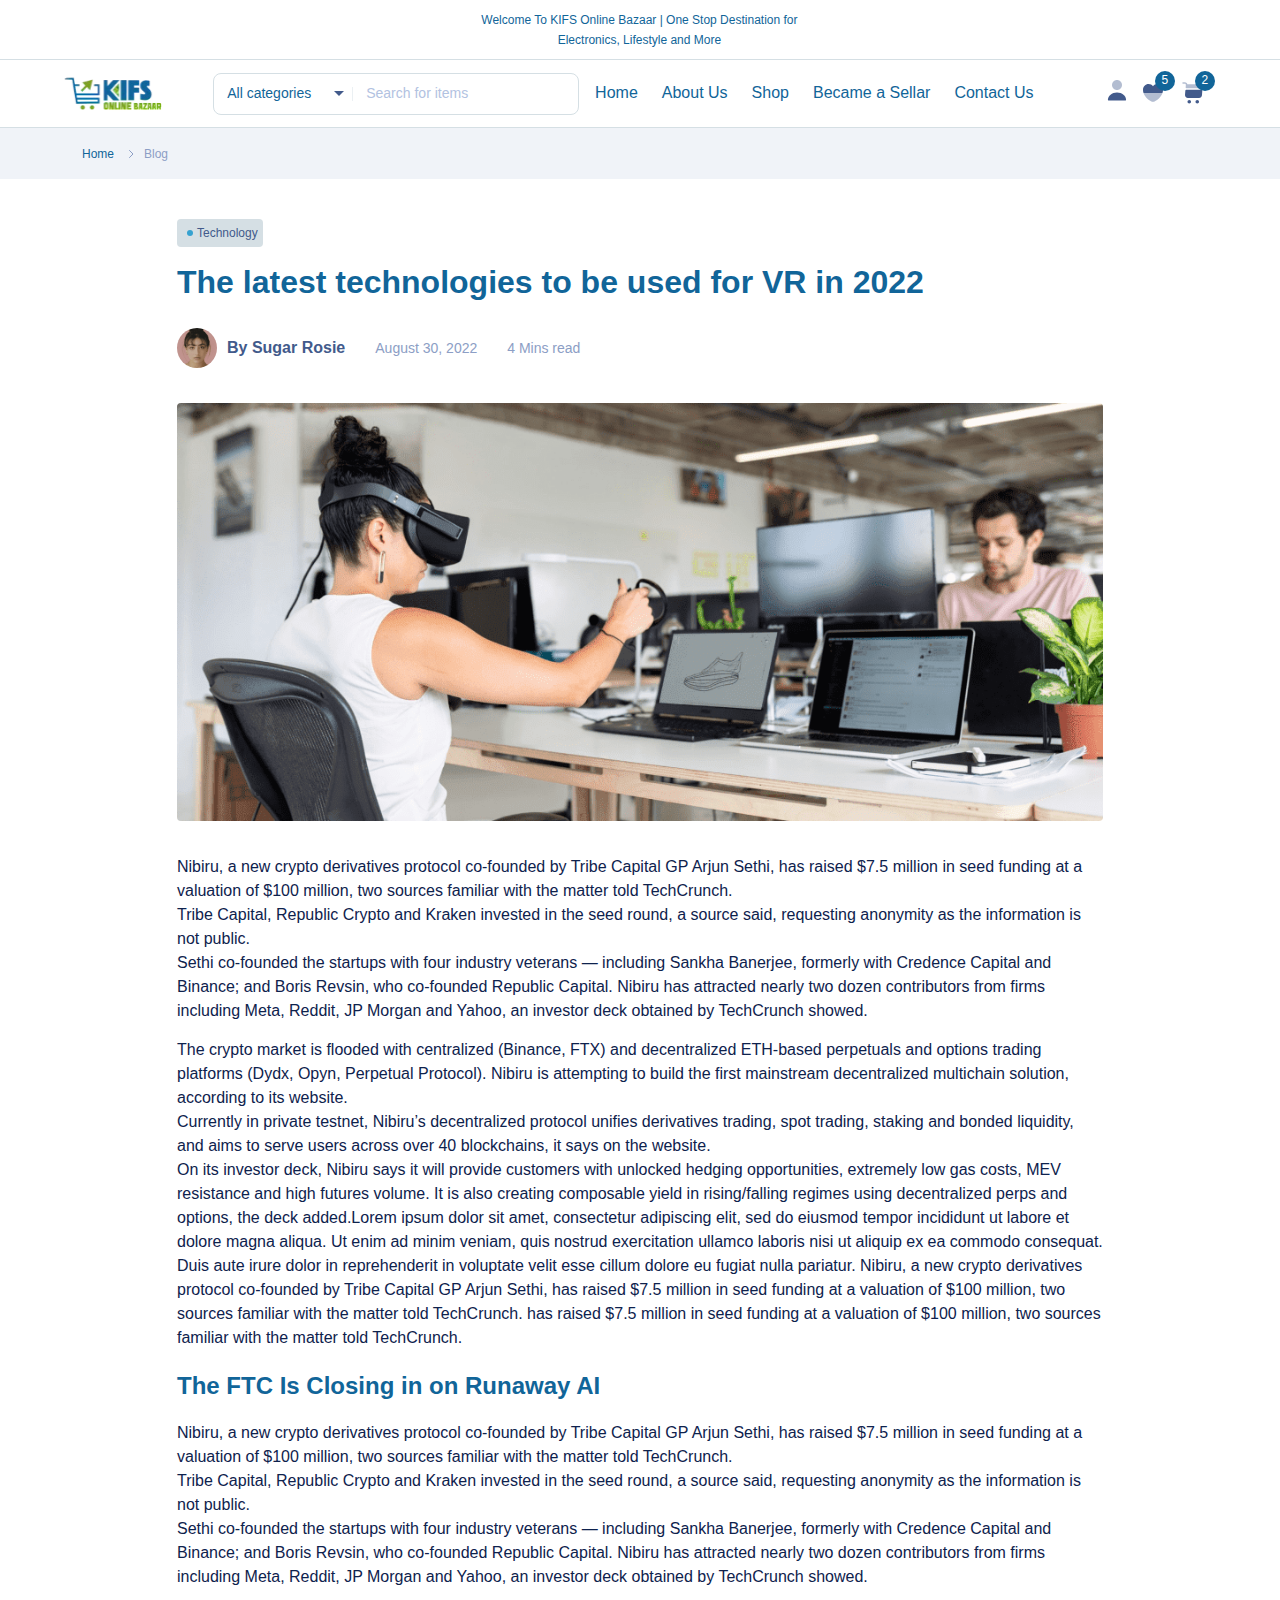
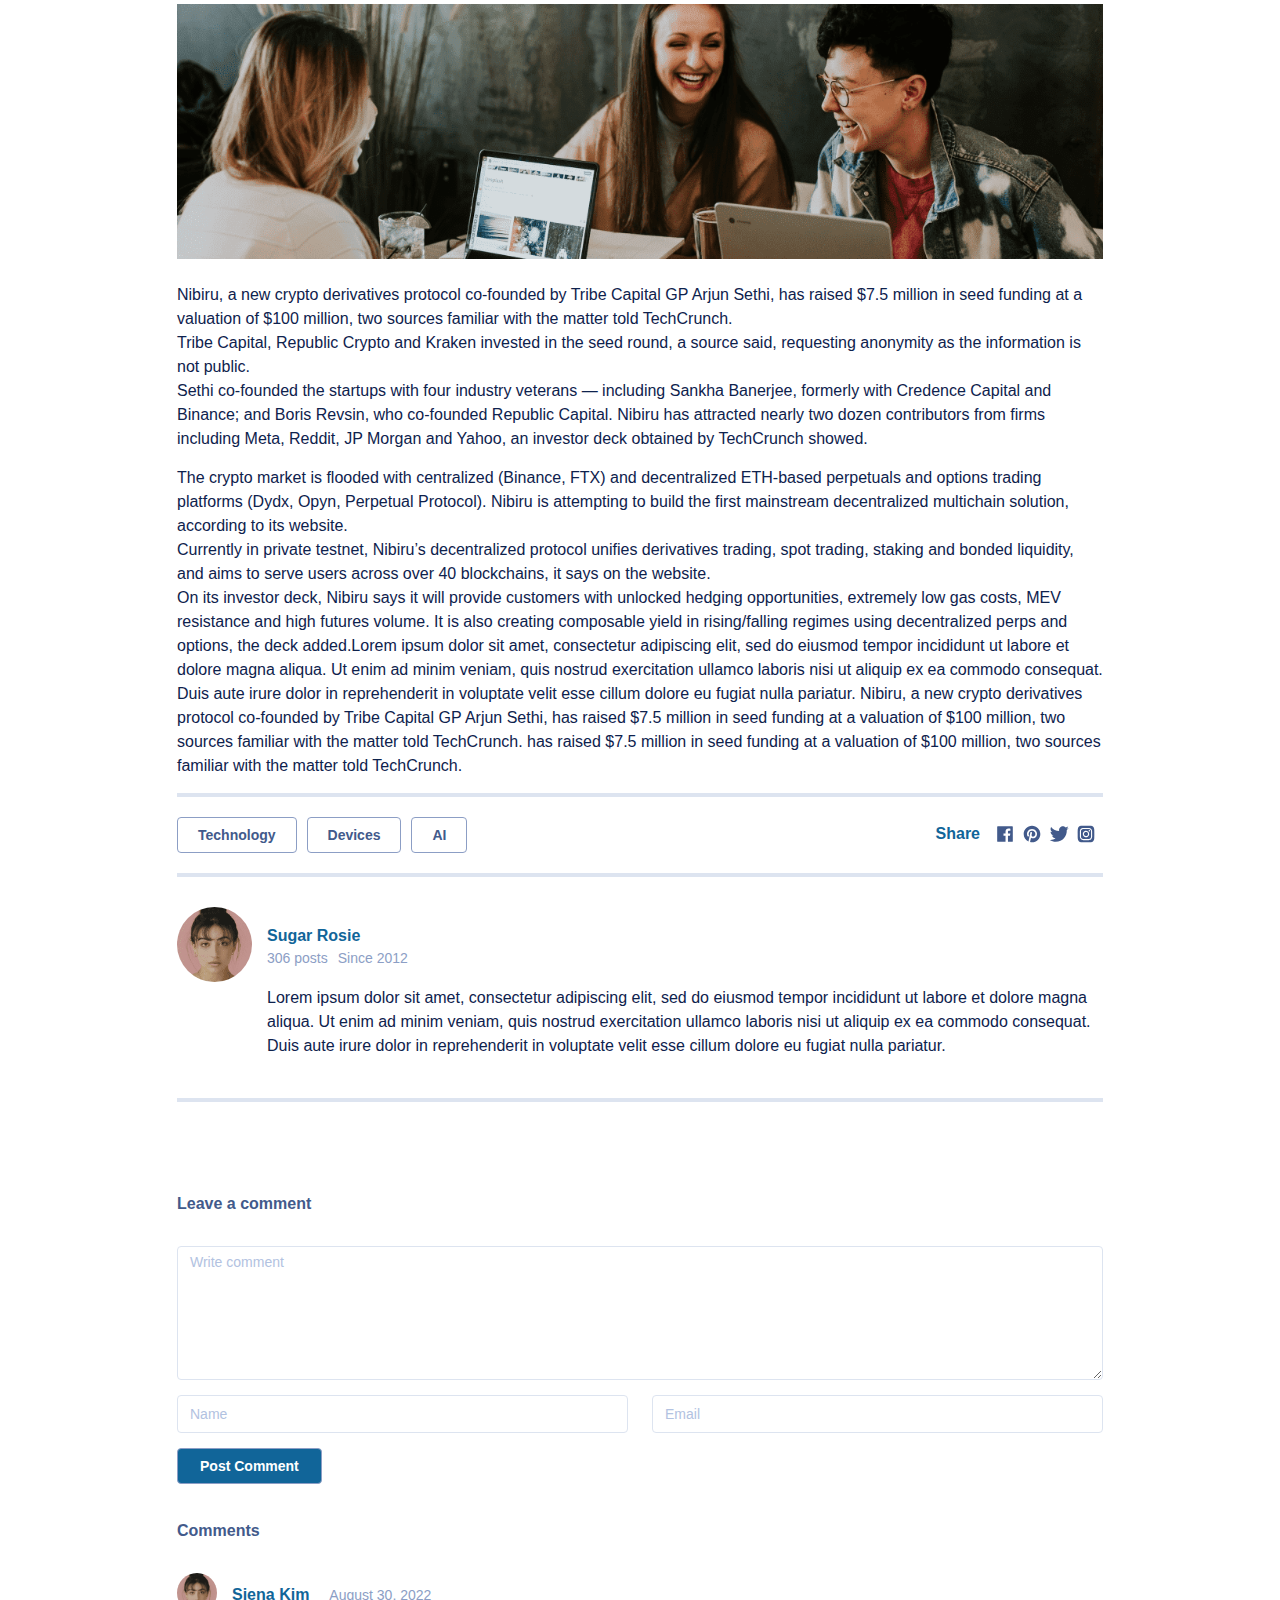
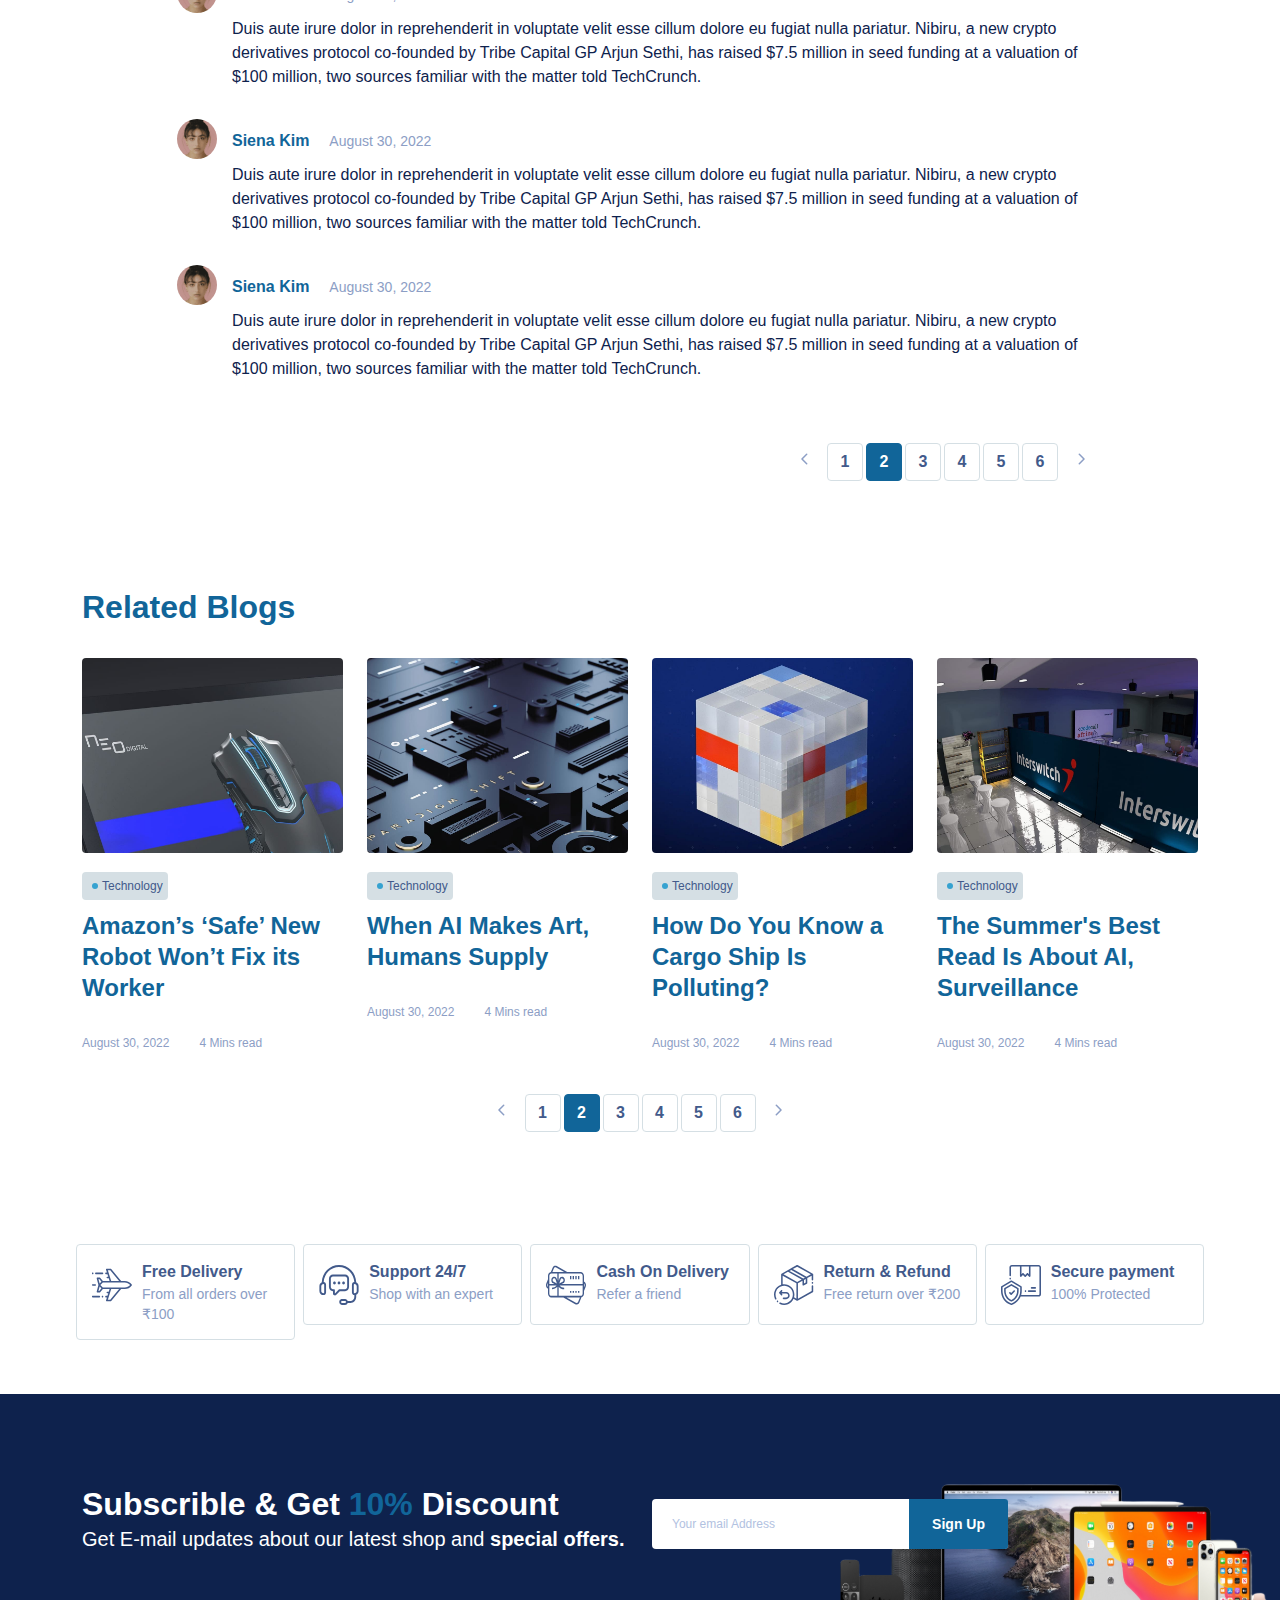
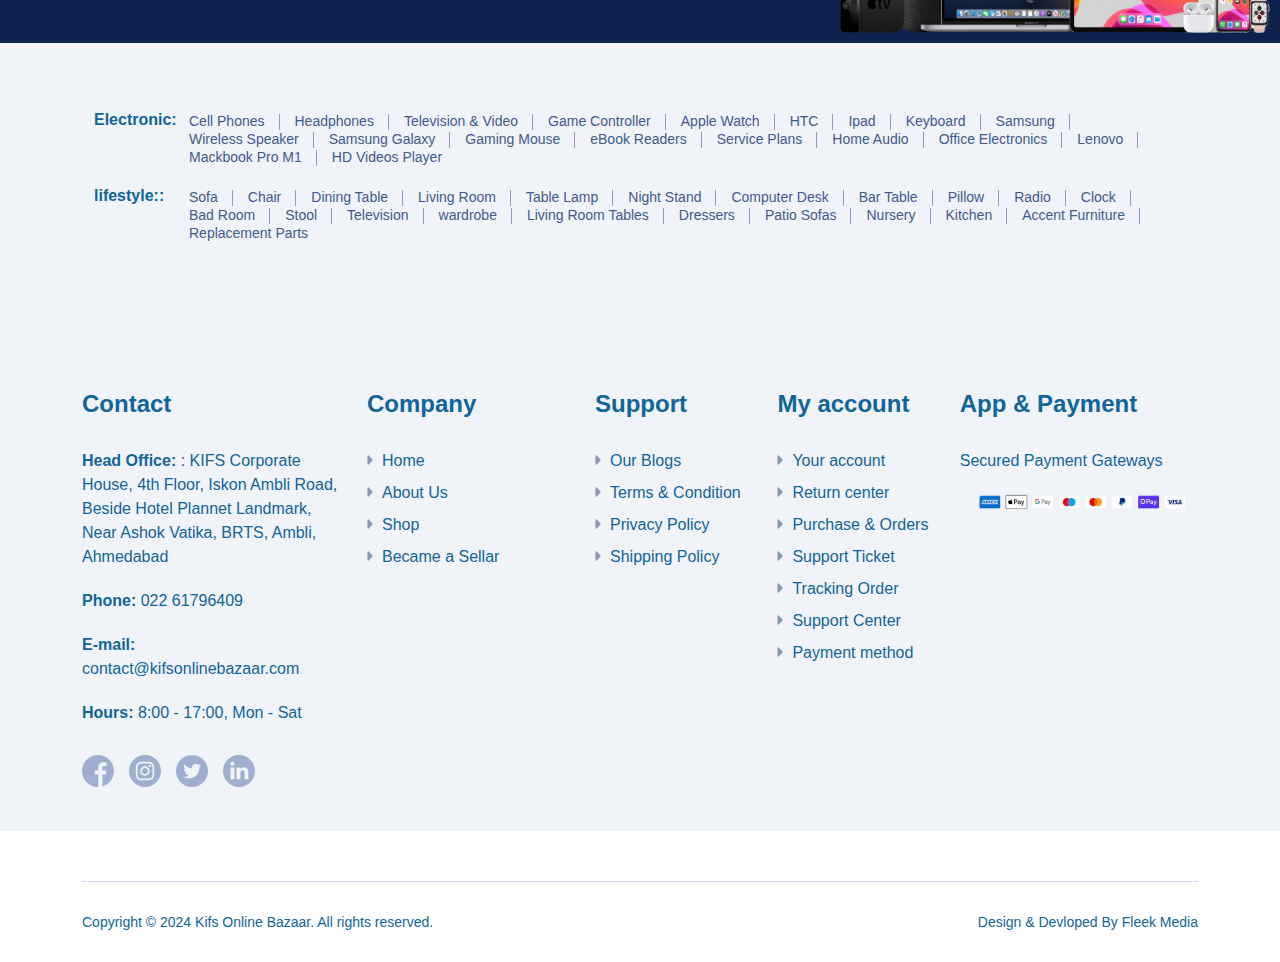
==== commit 46a56cb5: "first commit" ====
--- a/blog-single-3.html
+++ b/blog-single-3.html
@@ -88,7 +88,7 @@
               <div class="d-inline-block box-dropdown-cart"><span class="font-lg icon-list icon-account"><span>Account</span></span>
                 <div class="dropdown-account">
                   <ul>
-                    <li><a href="page-account.html">Log in</a></li>
+                    <li><a href="page-login.html">Log in</a></li>
                     <li><a href="page-account.html">Wishlist</a></li>
                     <li><a href="page-account.html">Cart</a></li>
                     <li><a href="page-account.html">My Wishlist</a></li>
--- a/assets/css/style.css
+++ b/assets/css/style.css
@@ -2825,7 +2825,7 @@
 
 .box-newsletter {
   padding: 90px 0px;
-  margin-top: 50px;
+  /* margin-top: 50px; */
   background: #0E224D url(../imgs/template/bg-newsletter.svg) no-repeat right 10px bottom 10px;
 }
 .box-newsletter .box-form-newsletter {
@@ -9815,9 +9815,9 @@
   .card-grid-style-4 .card-grid-inner .image-box {
     width: 40%;
   }
-  .banner-homepage3 {
+  /* .banner-homepage3 {
     padding-left: 35px;
-  }
+  } */
   .display-list .card-grid-style-3 .card-grid-inner .image-box {
     min-width: 210px;
     max-width: 210px;
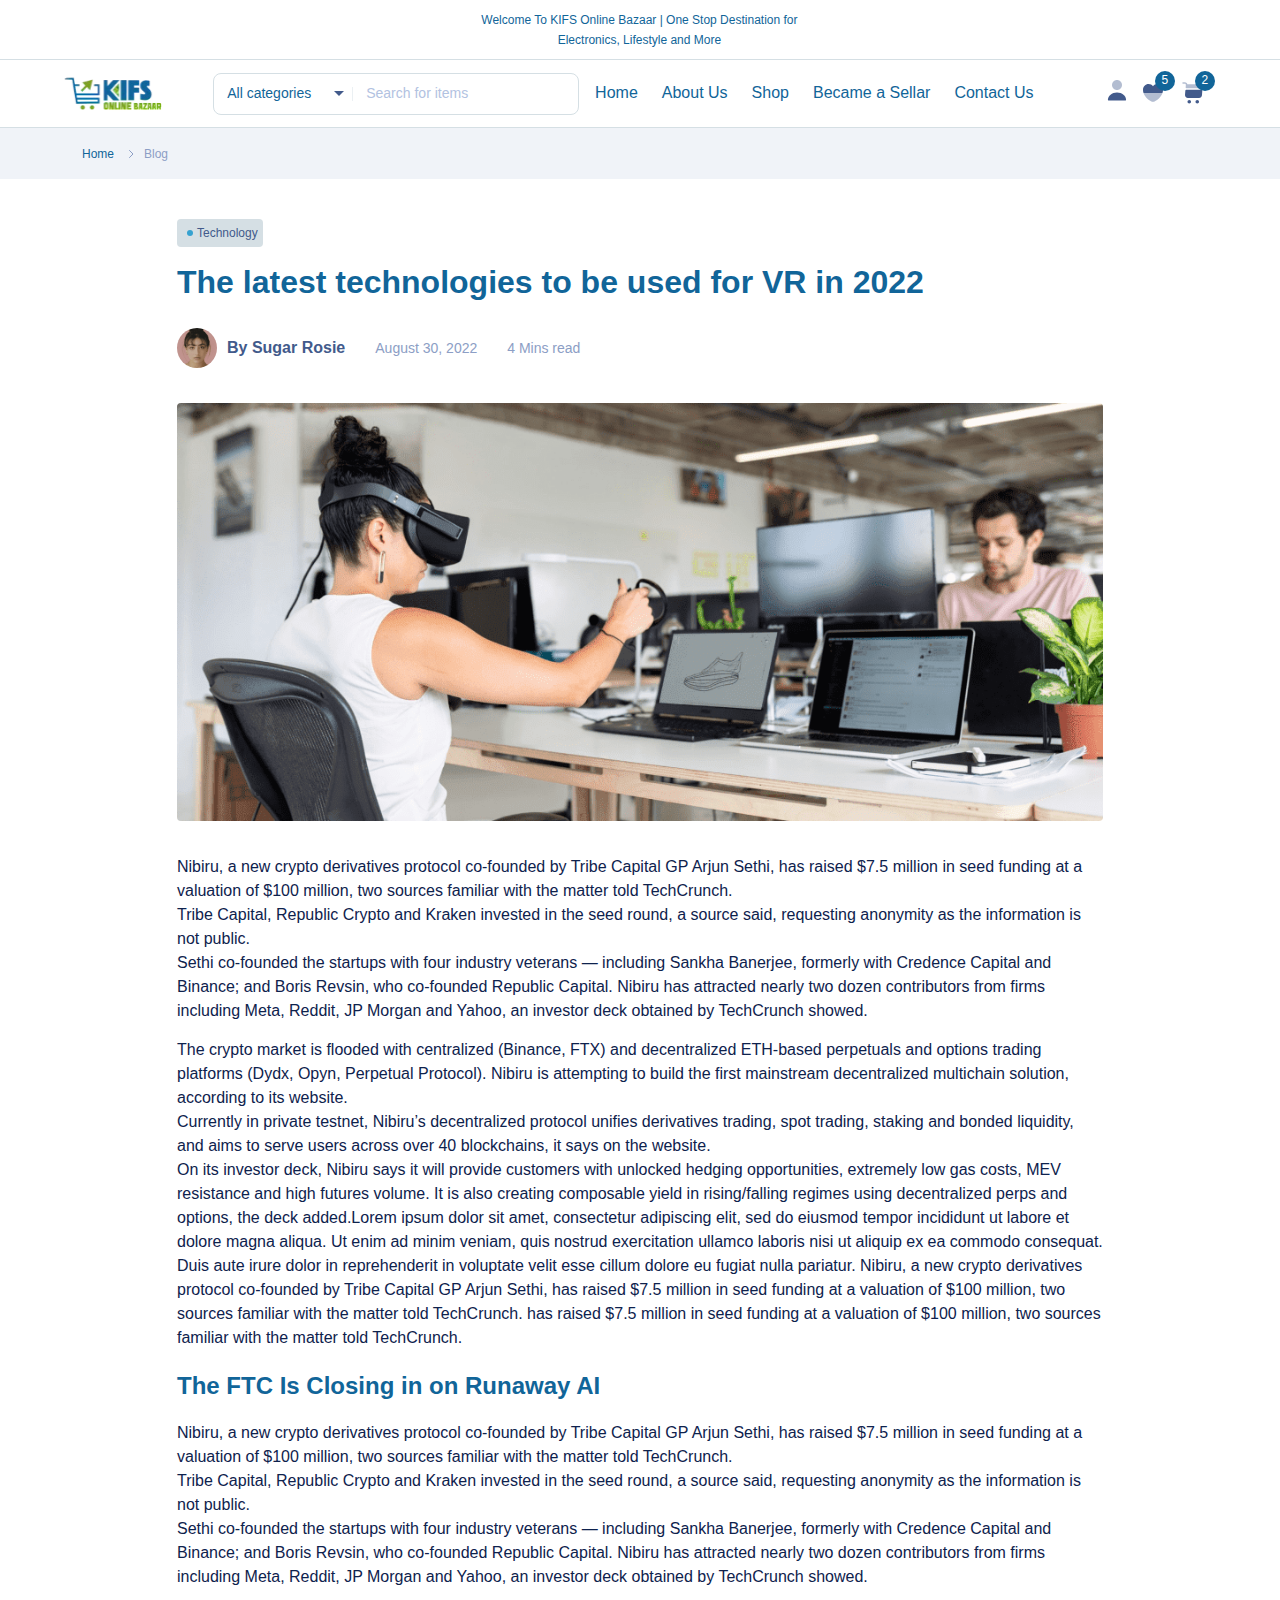
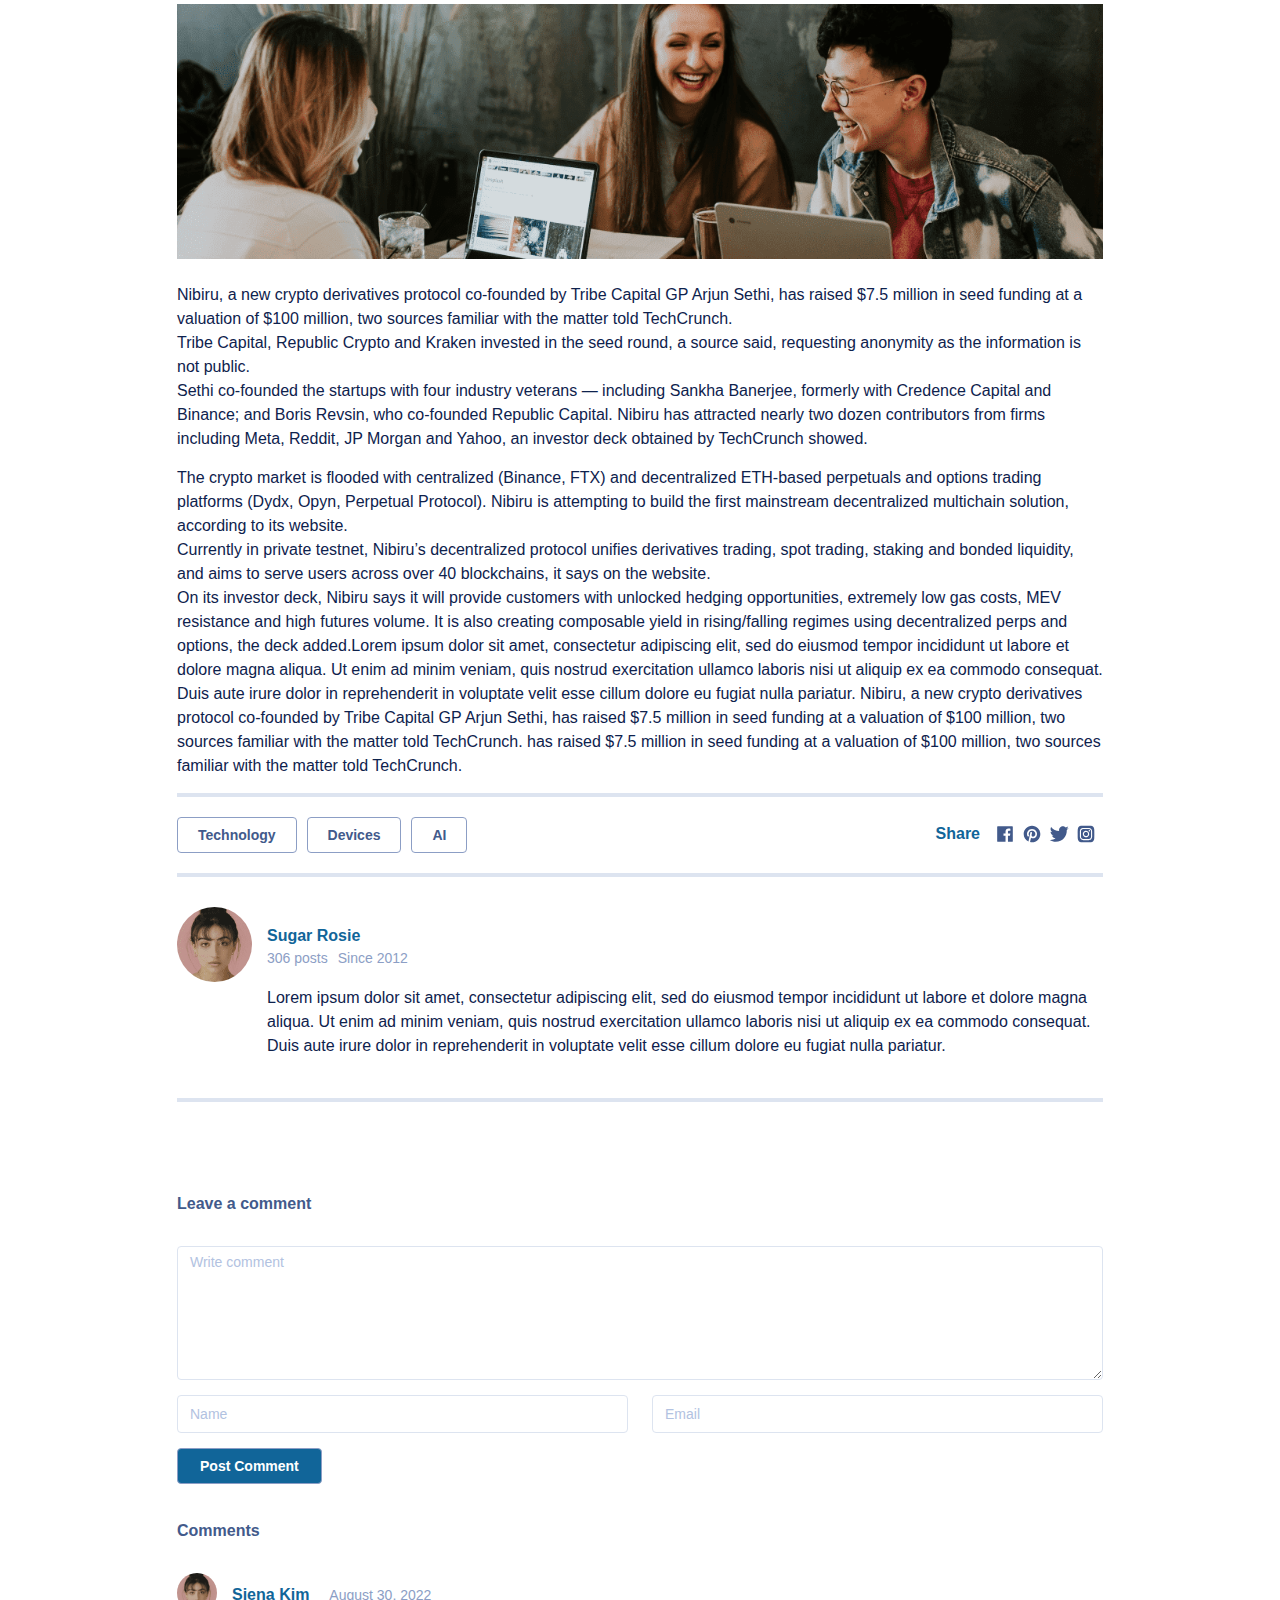
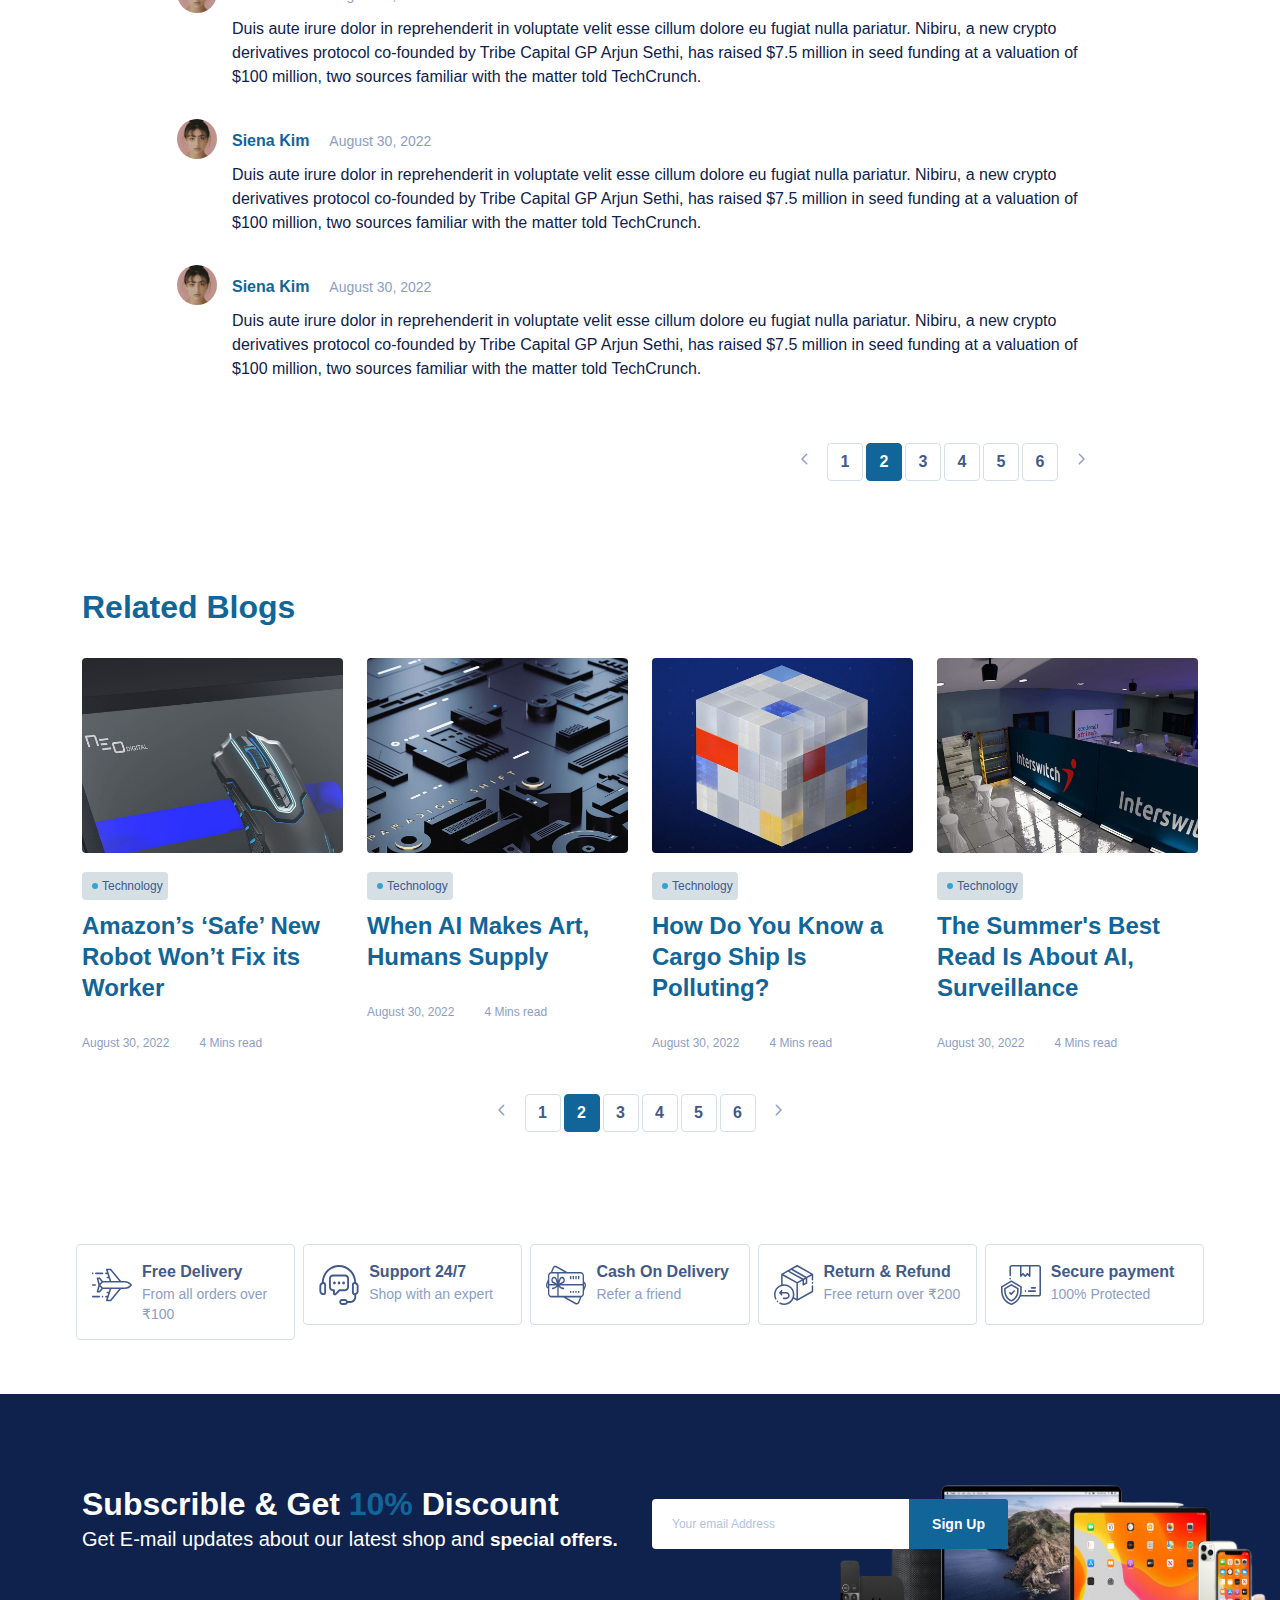
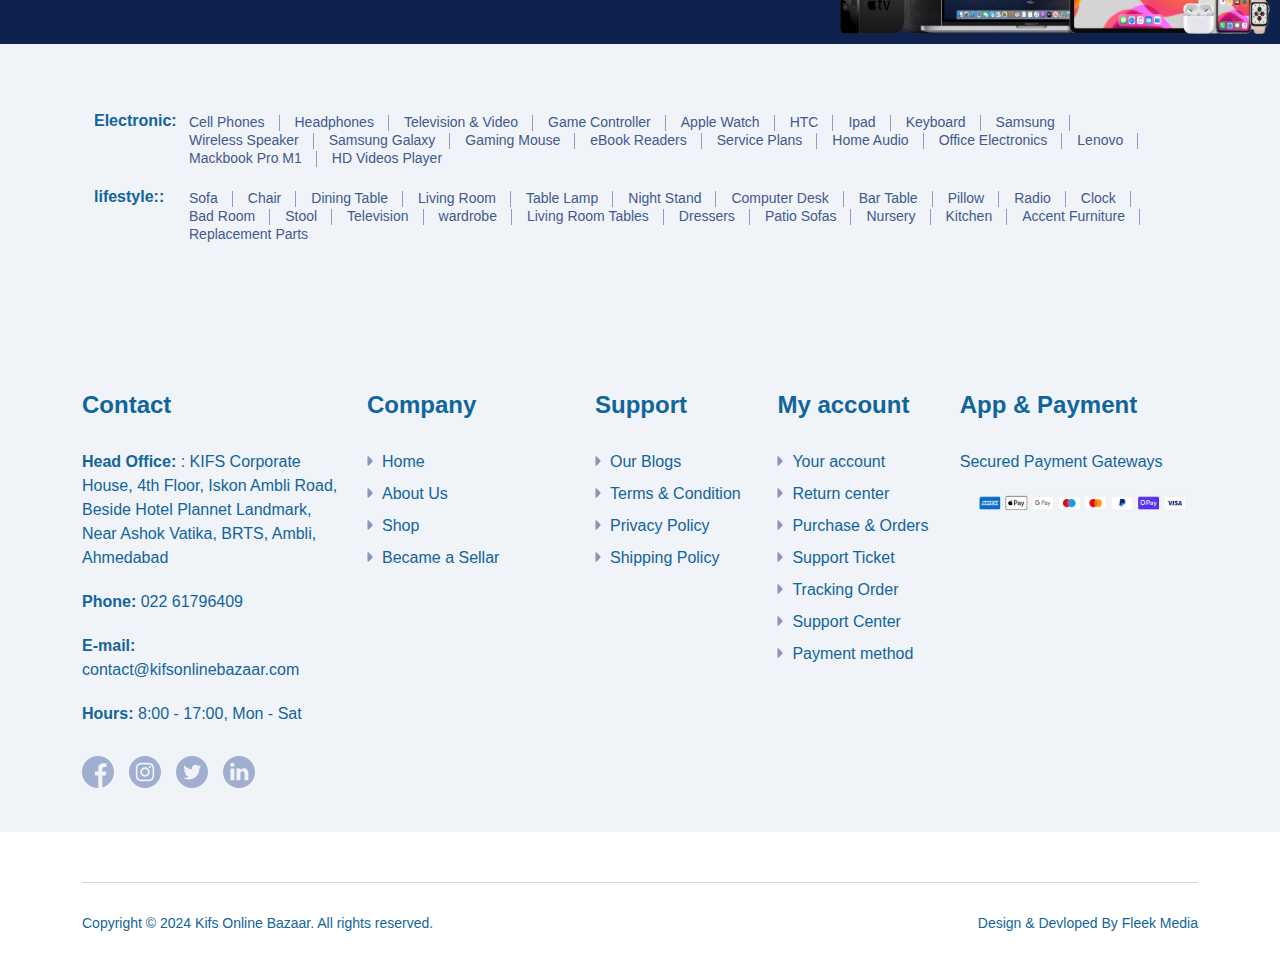
==== commit 6b2c696b: "second commit" ====
--- a/blog-single-3.html
+++ b/blog-single-3.html
@@ -640,7 +640,7 @@
                         <div class="input-quantity">
                           <input class="font-xl color-brand-3" type="text" value="1"><span class="minus-cart"></span><span class="plus-cart"></span>
                         </div>
-                        <div class="button-buy"><a class="btn btn-cart" href="shop-cart.html">Add to cart</a><a class="btn btn-buy" href="shop-checkout.html">Buy now</a></div>
+                        <div class="button-buy"><a class="btn btn-cart" href="shop-cart.html">Enquire now</a><a class="btn btn-buy" href="shop-checkout.html">Enquire now</a></div>
                       </div>
                     </div>
                   </div>
--- a/assets/css/style.css
+++ b/assets/css/style.css
@@ -385,7 +385,7 @@
 
 .font-lg-bold {
   font-family: "DM Sans", sans-serif;
-  font-size: 20px;
+  font-size: 19px;
   line-height: 28px;
   font-weight: bold;
 }
@@ -992,6 +992,9 @@
 .color-gray-1000 {
   color: #116599;
 }
+.color-white-1000 {
+  color: white !important;
+}
 
 .color-gray-1100 {
   color: #253D4E;
@@ -1177,6 +1180,9 @@
   background-color:#116599;
   color: #ffffff;
   font-weight: bold;
+}
+.border-white{
+  border: 1px solid white !important;
 }
 .btn.btn-brand-2:hover {
   background-color: #116599;
@@ -3116,7 +3122,7 @@
   display: inline-block;
   width: 100%;
   height: 670px;
-  background: url(../imgs/slider/swiper/single-3.png) no-repeat 0px 0px;
+  background: url(../imgs/slider/swiper/shop-side-images.svg) no-repeat 0px 0px;
   background-size: cover;
   padding: 50px 10px;
 }
@@ -6593,7 +6599,7 @@
 .block-electric {
   background-image: url(../imgs/template/tv.svg);
   background-repeat: no-repeat;
-  background-position: right bottom;
+  background-position: 124px bottom;
   background-size: 50% auto;
   padding-bottom: 40px;
   min-height: 240px;
@@ -6632,31 +6638,31 @@
 }
 
 .banner-ads {
-  background: url(../imgs/slider/swiper/sec-bg-2.svg) no-repeat 0px 0px;
+  background: url(../imgs/slider/swiper/flower.svg) no-repeat 0px 0px;
   background-size: cover;
-  padding: 50px 10px;
-  position: relative;
-}
-.banner-ads::before {
+  padding: 25px 10px;
+  position: relative;
+}
+/* .banner-ads::before {
   content: "";
   position: absolute;
   bottom: 0px;
   left: 0px;
   height: 100%;
   width: 400px;
-  /* background: url(../imgs/slider/swiper/side-1.svg) no-repeat bottom right; */
+  background: url(../imgs/slider/swiper/side-1.svg) no-repeat bottom right;
   background-size: contain;
-}
-.banner-ads::after {
+} */
+/* .banner-ads::after {
   content: "";
   position: absolute;
   bottom: 0px;
   right: 0px;
   height: 100%;
   width: 350px;
-  /* background: url(../imgs/page/homepage3/bg-right-ads.png) no-repeat bottom left; */
+  background: url(../imgs/page/homepage3/bg-right-ads.png) no-repeat bottom left;
   background-size: contain;
-}
+} */
 
 .card-ads-1 .card-grid-inner {
   background: url(../imgs/page/homepage3/bg-kitchen.png) no-repeat 0px 0px;
@@ -6713,12 +6719,14 @@
 }
 
 .block-ads-1 {
-  background: url(../imgs/page/homepage3/bg-ads-2.png) no-repeat 0px 0px;
+  background: url('../imgs/page/homepage3/side-images-12.svg') no-repeat 0px 0px;
+  background-size: 100% 100%;
   padding: 50px 40px;
 }
 
 .block-ads-2 {
-  background: url(../imgs/page/homepage3/bg-ads-3.png) no-repeat 0px 0px;
+  background: url('../imgs/page/homepage3/side-images-1.svg') no-repeat 0px 0px;
+  background-size: 100% 100%;
   padding: 50px 40px;
 }
 
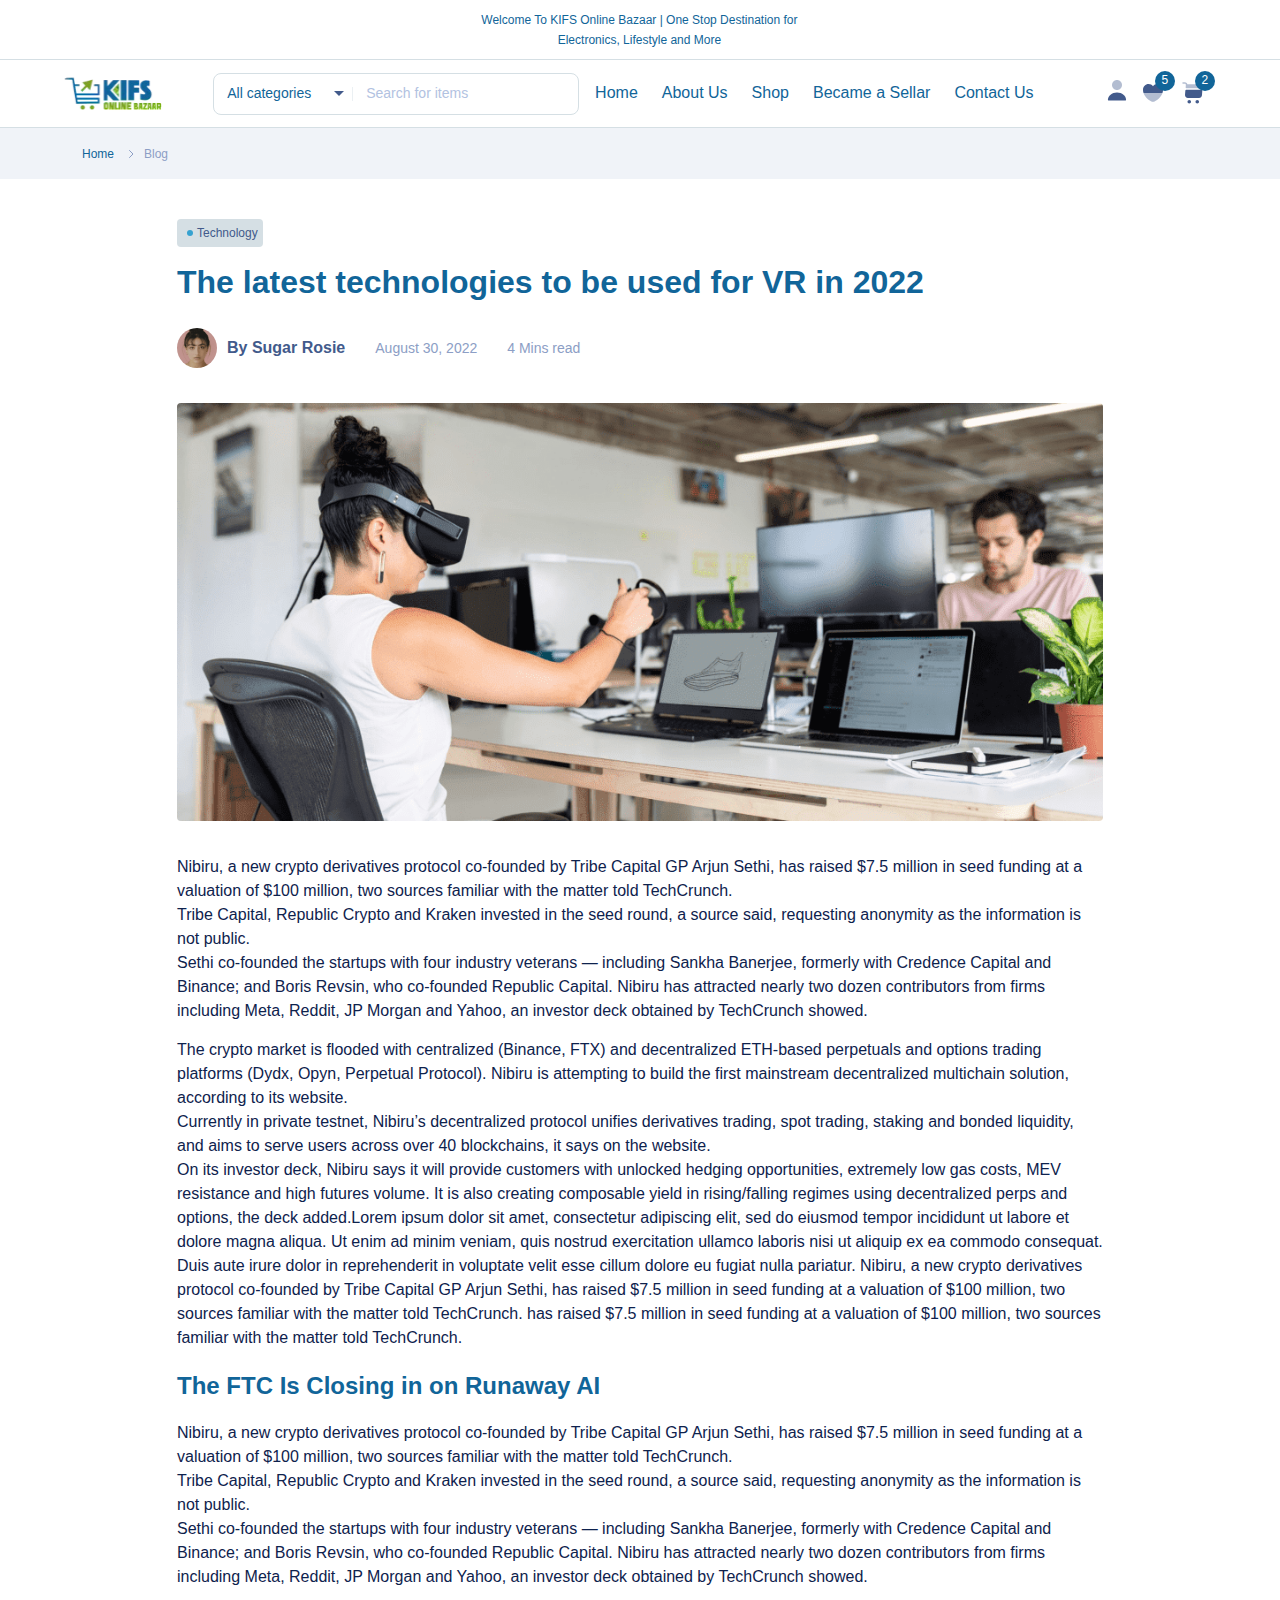
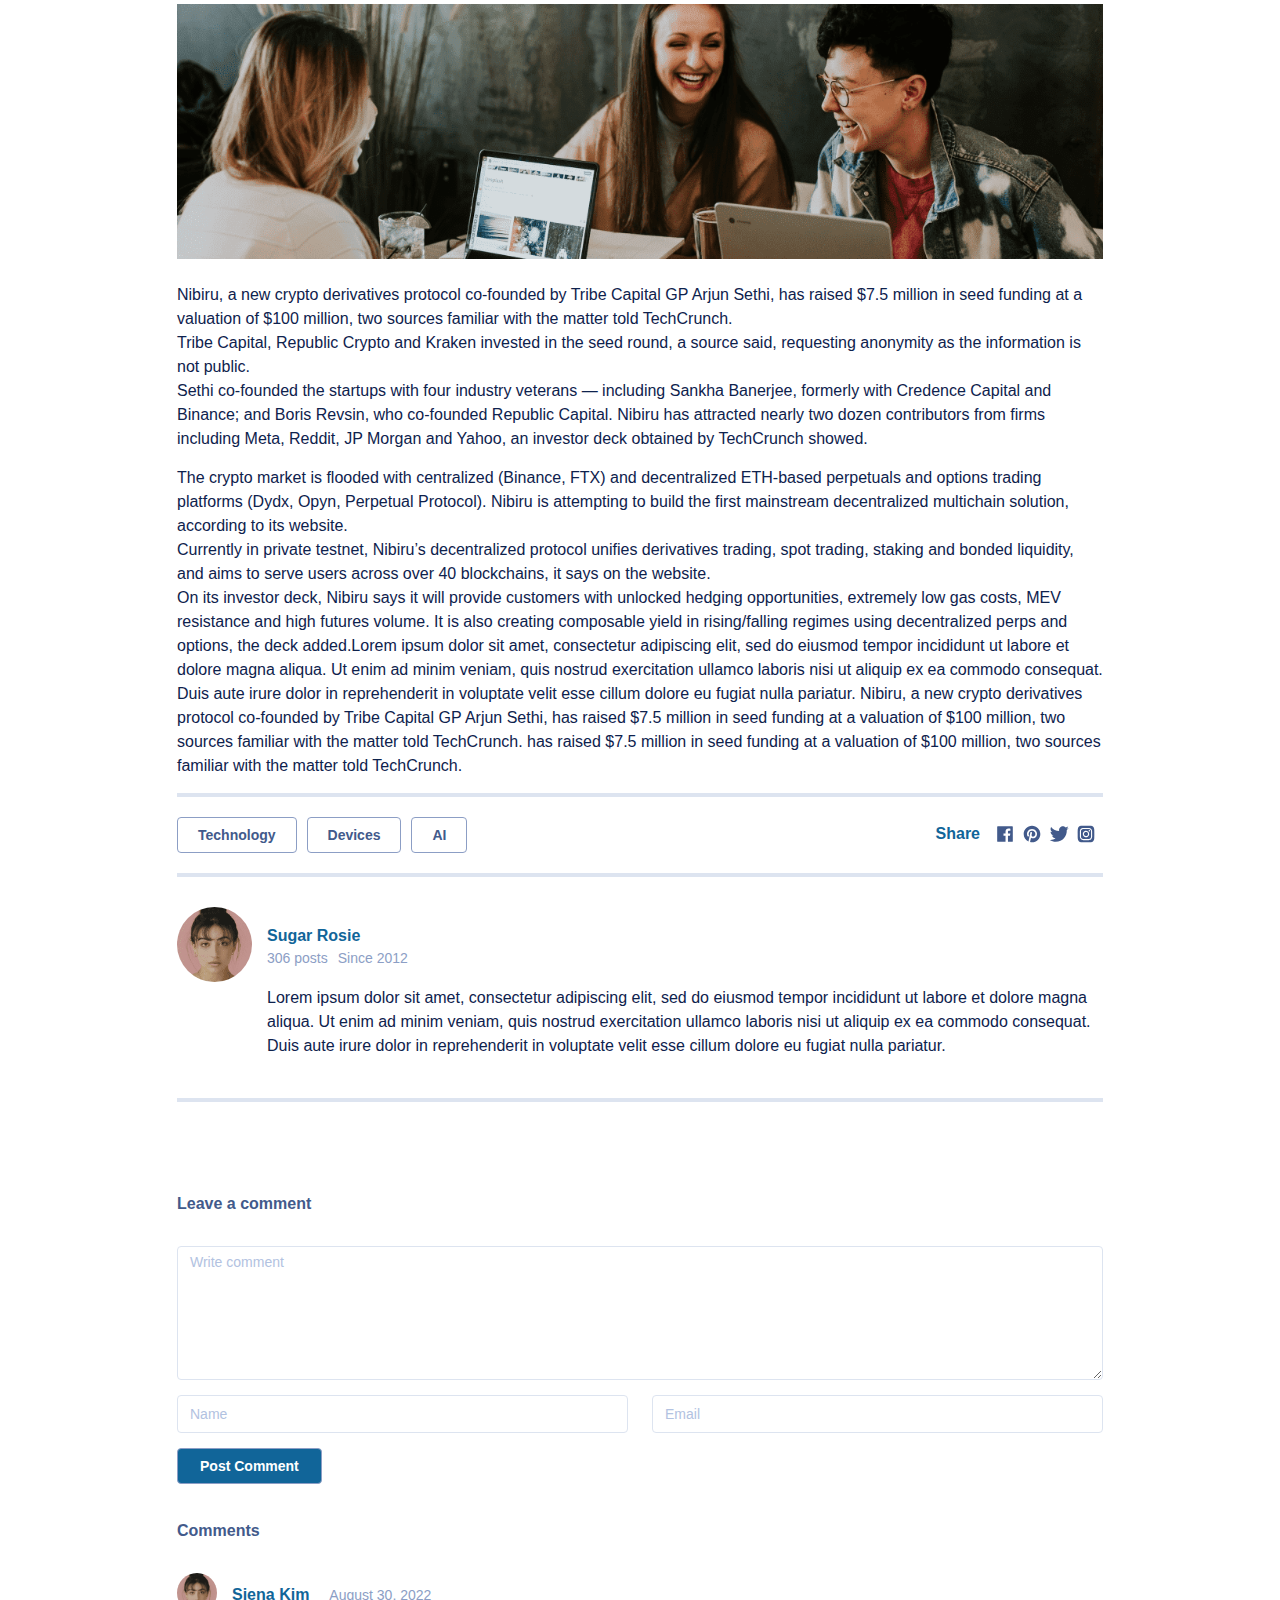
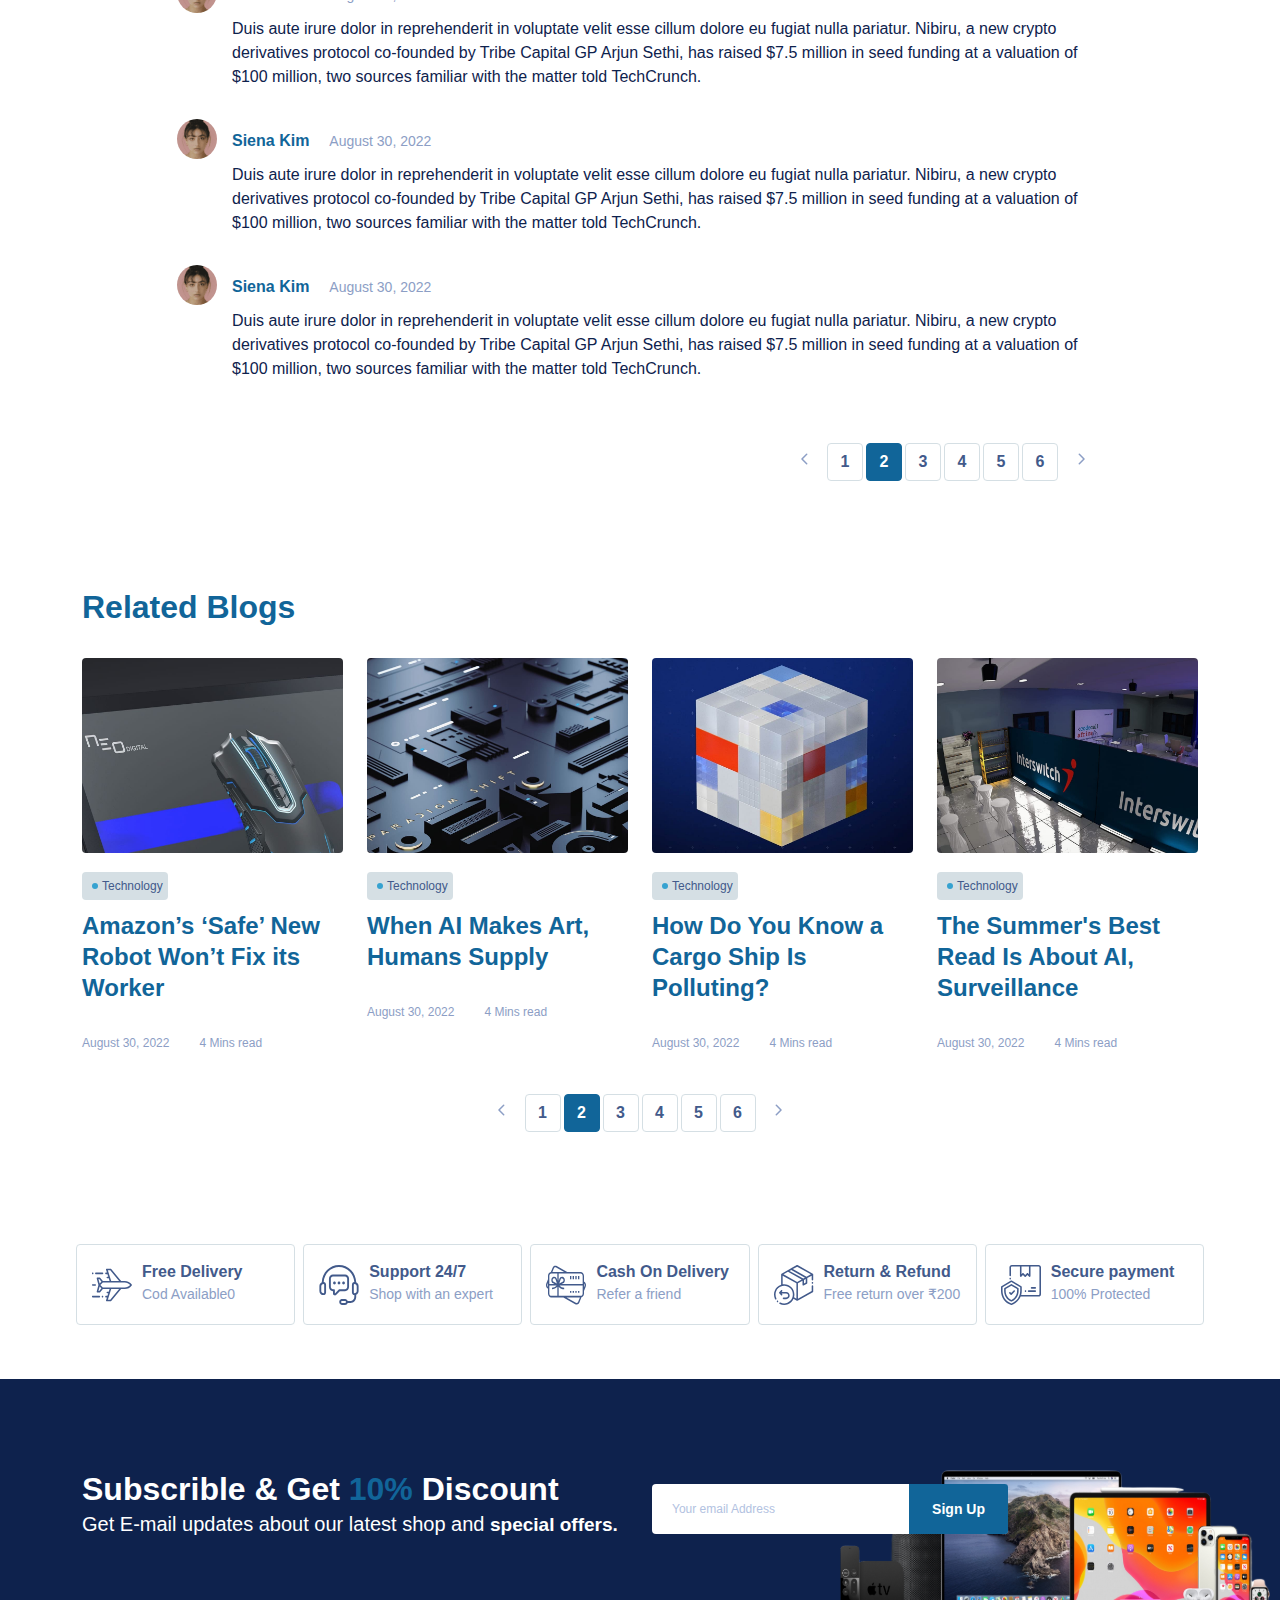
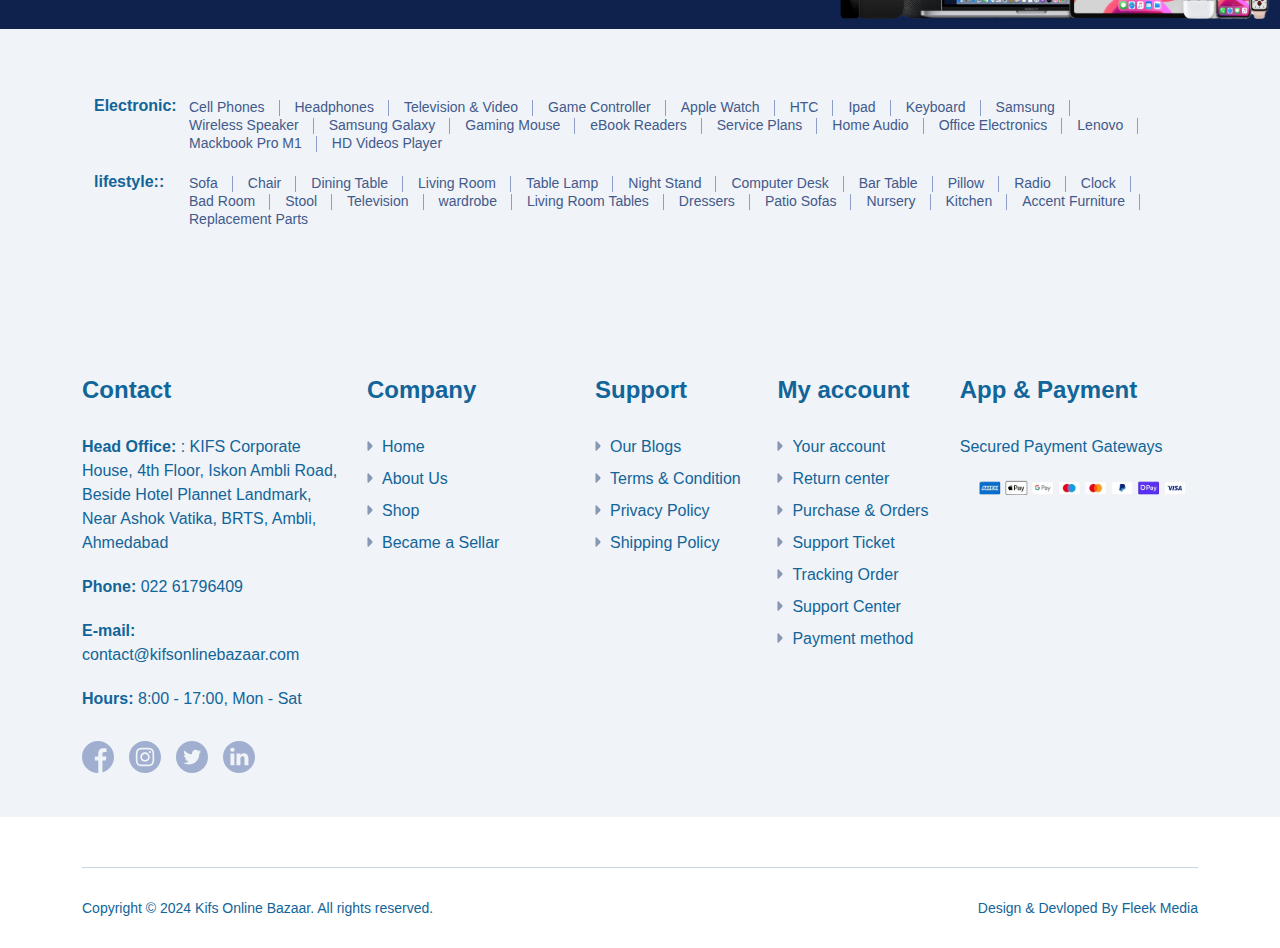
==== commit 421eda1f: "update" ====
--- a/blog-single-3.html
+++ b/blog-single-3.html
@@ -35,7 +35,7 @@
       <div class="container">
         <div class="main-header">
           <div class="header-left">
-            <div class="header-logo"><a class="d-flex" href="./index-3.html"><img alt="Ecom" src="assets/imgs/slider/swiper/kifs-2-removebg-preview 1.svg"></a></div>
+            <div class="header-logo"><a class="d-flex" href="./index.html"><img alt="Ecom" src="assets/imgs/slider/swiper/kifs-2-removebg-preview 1.svg"></a></div>
             <div class="header-search">
               <div class="box-header-search">
                 <form class="form-search" method="post" action="#">
@@ -62,7 +62,7 @@
             <div class="header-nav">
               <nav class="nav-main-menu d-none d-xl-block">
                 <ul class="main-menu">
-                  <li class=""><a class="active" href="./index-3.html">Home</a>
+                  <li class=""><a class="active" href="./index.html">Home</a>
                     <ul class="sub-menu two-col">
                      
                     </ul>
@@ -142,9 +142,9 @@
             <div class="mobile-menu-wrap mobile-header-border">
               <nav class="mt-15">
                 <ul class="mobile-menu font-heading">
-                  <li class=""><a class="active" href="index-3.html">Home</a>
+                  <li class=""><a class="active" href="index.html">Home</a>
                    
-                      <li><a href="index-3.html">Homepage - 3</a></li>
+                      <li><a href="index.html">Homepage - 3</a></li>
                
                     </ul>
                   </li>
@@ -235,7 +235,7 @@
             <div class="mobile-menu-wrap mobile-header-border">
               <nav class="mt-15">
                 <ul class="mobile-menu font-heading">
-                  <li class="has-children"><a class="active" href="index-3.html">Home</a>
+                  <li class="has-children"><a class="active" href="index.html">Home</a>
                   
                   </li>
                   <li class="has-children"><a href="./page-about-us.html">About Us</a>
@@ -469,7 +469,7 @@
                 <div class="icon-left"><img src="assets/imgs/template/delivery.svg" alt="Ecom"></div>
                 <div class="info-right">
                   <h5 class="font-lg-bold color-gray-100">Free Delivery</h5>
-                  <p class="font-sm color-gray-500">From all orders over ₹100</p>
+                  <p class="font-sm color-gray-500">Cod Available0</p>
                 </div>
               </div>
             </li>
@@ -692,7 +692,7 @@
             <div class="col-lg-3 width-20 mb-30">
               <h4 class="mb-30 color-gray-1000">Company</h4>
               <ul class="menu-footer">
-                <li><a href="./index-3.html">Home</a></li>
+                <li><a href="./index.html">Home</a></li>
                 <li><a href="./page-about-us.html">About Us</a></li>
                 <li><a href="./shop-grid.html">Shop</a></li>
                 <li><a href="#">Became a Sellar </a></li>
